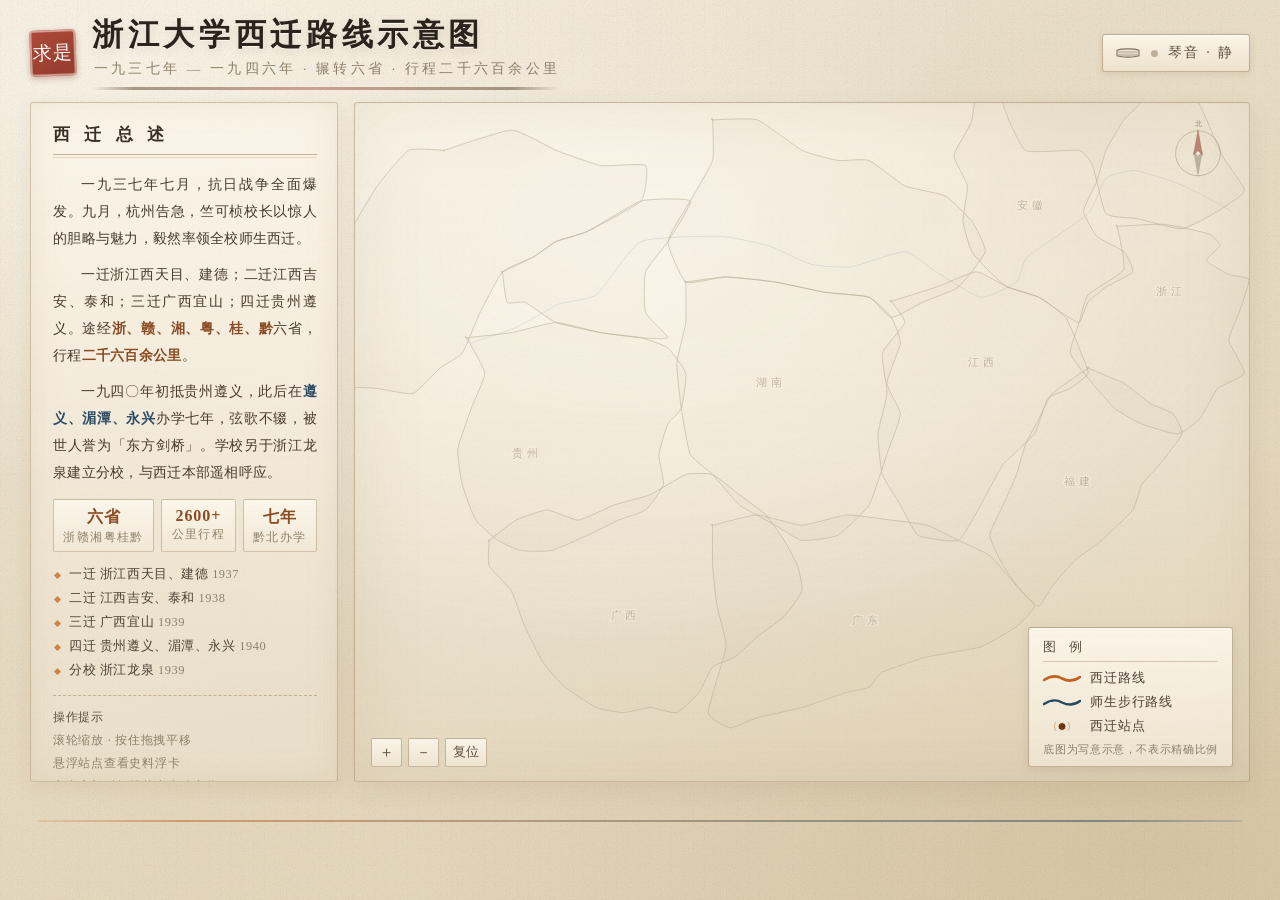
==== zju-xijian/index.html @ 1f469359 "新增：浙江大学西迁路线示意图 · 单页交互式历史地图" ====
<!DOCTYPE html>
<html lang="zh-CN">
<head>
<meta charset="UTF-8">
<meta name="viewport" content="width=1280">
<title>浙江大学西迁路线示意图</title>
<style>
/* =========================================================================
   一、基础与配色（低饱和国风：赭石 / 墨黑 / 暗橙 / 青蓝）
   ========================================================================= */
:root{
  --paper:      #efe4cc;   /* 宣纸底色 */
  --paper-lit:  #f7efdd;   /* 纸面亮部 */
  --paper-dark: #e3d5b6;   /* 纸面暗部 */
  --ink:        #2c2620;   /* 墨黑 */
  --ink-soft:   #5b5041;   /* 淡墨 */
  --ink-faint:  #8c8069;   /* 更淡 */
  --gray-line:  #b6ab95;   /* 省界淡灰 */
  --orange:     #c2611f;   /* 赭石·西迁主线 */
  --orange-lit: #e8913f;   /* 主线高光 */
  --blue-dark:  #234a63;   /* 深墨蓝·师生步行路线 */
  --blue-lit:   #3f7796;
  --seal:       #9a3a2c;   /* 朱砂印 */
  --card-bg:    rgba(250,244,230,.955);
}

*{ box-sizing:border-box; }
html,body{ height:100%; margin:0; }

body{
  font-family:"FangSong","STFangsong","FangSong_GB2312","Songti SC","SimSun",serif;
  color:var(--ink);
  background:var(--paper);
  overflow:hidden;
  display:grid;
  grid-template-rows:auto minmax(0,1fr) auto;
  -webkit-font-smoothing:antialiased;
}

/* ---- 宣纸肌理：底色渐变 + 颗粒杂色 + 帘纹 ---- */
body::before{
  content:""; position:fixed; inset:0; z-index:0; pointer-events:none;
  background:
    radial-gradient(115% 85% at 10% 6%,  rgba(255,251,240,.80), rgba(255,251,240,0) 58%),
    radial-gradient(95% 75% at 90% 94%,  rgba(188,156,106,.26), rgba(188,156,106,0) 62%),
    radial-gradient(60% 55% at 52% 43%,  rgba(255,253,246,.45), rgba(255,253,246,0) 72%),
    linear-gradient(158deg,#f4ead6 0%,#ece0c7 46%,#e5d7ba 100%);
}
body::after{
  content:""; position:fixed; inset:0; z-index:1; pointer-events:none;
  opacity:.52; mix-blend-mode:multiply;
  background-image:
    /* 颗粒杂色（fractalNoise） */
    url("data:image/svg+xml;utf8,<svg xmlns='http://www.w3.org/2000/svg' width='220' height='220'><filter id='n'><feTurbulence type='fractalNoise' baseFrequency='0.92' numOctaves='4' stitchTiles='stitch'/><feColorMatrix type='saturate' values='0'/></filter><rect width='220' height='220' filter='url(%23n)' opacity='.44'/></svg>"),
    /* 宣纸帘纹 */
    repeating-linear-gradient(90deg, rgba(146,118,76,.035) 0 1px, rgba(0,0,0,0) 1px 11px),
    repeating-linear-gradient(0deg,  rgba(146,118,76,.022) 0 1px, rgba(0,0,0,0) 1px 17px),
    /* 纸张纤维斑 */
    radial-gradient(38% 30% at 22% 76%, rgba(170,140,95,.10), rgba(0,0,0,0) 70%),
    radial-gradient(30% 26% at 78% 22%, rgba(170,140,95,.08), rgba(0,0,0,0) 70%);
}

header.topbar,
main.workspace,
footer.timeline{ position:relative; z-index:2; }

/* =========================================================================
   二、顶部标题栏
   ========================================================================= */
header.topbar{
  display:flex; align-items:center; justify-content:space-between; gap:20px;
  padding:16px 30px 8px;
}
.brand{ display:flex; align-items:center; gap:16px; }
.seal{
  width:46px; height:46px; flex:none;
  display:grid; place-items:center;
  color:#fff; font-family:"STKaiti","KaiTi","Songti SC",serif;
  font-size:19px; letter-spacing:1px; line-height:1.02; text-align:center;
  background:linear-gradient(150deg,#a8402f,#8d3123);
  border-radius:4px;
  box-shadow:0 2px 6px rgba(120,50,35,.35), inset 0 0 0 2px rgba(255,235,225,.55);
  transform:rotate(-2.2deg);
  opacity:0; transition:opacity .9s ease .35s, transform .9s cubic-bezier(.2,1.5,.4,1) .35s;
}
body.ready .seal{ opacity:.94; transform:rotate(-2.2deg); }

h1{
  margin:0;
  font-family:"Songti SC","STSong","SimSun","Source Han Serif SC",serif;
  font-size:31px; font-weight:700; letter-spacing:.15em; line-height:1.2;
  color:#2a241c;
  text-shadow:0 1px 0 rgba(255,252,244,.85), 0 3px 10px rgba(120,95,60,.16);
  opacity:0; transform:translateY(8px);
  transition:opacity 1.1s ease .12s, transform 1.1s cubic-bezier(.2,.9,.3,1) .12s;
}
body.ready h1{ opacity:1; transform:none; }

.subtitle{
  margin:7px 0 0 2px; font-size:13.5px; letter-spacing:.24em; color:var(--ink-faint);
  opacity:0; transition:opacity 1.1s ease .5s;
}
body.ready .subtitle{ opacity:1; }

.title-rule{
  height:3px; width:100%; margin-top:9px; border-radius:2px;
  background:linear-gradient(90deg, rgba(90,72,50,0) 0%, rgba(90,72,50,.52) 9%, rgba(154,58,44,.42) 46%, rgba(90,72,50,.52) 90%, rgba(90,72,50,0) 100%);
  transform:scaleX(0); transform-origin:left center;
  transition:transform 1.3s cubic-bezier(.25,.9,.25,1) .3s;
}
body.ready .title-rule{ transform:scaleX(1); }

/* 右上：古琴音乐开关 */
.music-btn{
  flex:none; display:flex; align-items:center; gap:10px;
  padding:9px 15px 9px 12px;
  font-family:inherit; font-size:14px; letter-spacing:.16em; color:var(--ink-soft);
  background:linear-gradient(180deg, rgba(252,247,236,.9), rgba(238,228,206,.82));
  border:1px solid rgba(140,110,72,.5); border-radius:3px;
  box-shadow:0 2px 7px rgba(110,88,54,.13), inset 0 1px 0 rgba(255,255,255,.6);
  cursor:pointer; transition:all .28s ease;
  opacity:0; transform:translateY(-6px);
}
body.ready .music-btn{ opacity:1; transform:none; transition:opacity .9s ease .55s, transform .9s ease .55s, background .28s ease, border-color .28s ease, box-shadow .28s ease; }
.music-btn:hover{ border-color:rgba(154,58,44,.65); box-shadow:0 3px 12px rgba(110,88,54,.2); }
.music-btn .qin{ opacity:.8; transition:opacity .3s ease; }
.music-btn.on{ color:#7c3520; border-color:rgba(154,58,44,.6); background:linear-gradient(180deg, rgba(255,247,232,.95), rgba(244,228,201,.9)); }
.music-btn.on .qin{ opacity:1; }
.music-btn .dot{
  width:7px; height:7px; border-radius:50%; background:rgba(120,105,80,.45);
  box-shadow:0 0 0 0 rgba(154,58,44,.4); transition:background .3s ease;
}
.music-btn.on .dot{ background:var(--seal); animation:ripple 2.4s ease-out infinite; }
@keyframes ripple{
  0%{ box-shadow:0 0 0 0 rgba(154,58,44,.42); }
  70%{ box-shadow:0 0 0 7px rgba(154,58,44,0); }
  100%{ box-shadow:0 0 0 0 rgba(154,58,44,0); }
}

/* =========================================================================
   三、主体两栏：左侧总述 / 右侧地图
   ========================================================================= */
main.workspace{
  display:grid; grid-template-columns:308px minmax(0,1fr); gap:16px;
  padding:4px 30px 6px; min-height:0;
}

/* ---- 左侧文字板块 ---- */
.sidebar{
  position:relative; min-height:0; overflow:auto;
  padding:20px 20px 18px 22px;
  background:linear-gradient(180deg, rgba(252,247,236,.72), rgba(240,231,212,.5));
  border:1px solid rgba(146,116,78,.4); border-radius:3px;
  box-shadow:inset 0 0 34px rgba(160,132,88,.13), 0 6px 18px rgba(110,88,54,.08);
  opacity:0; transform:translateX(-14px);
  transition:opacity 1.1s ease .35s, transform 1.1s cubic-bezier(.2,.9,.3,1) .35s;
}
body.ready .sidebar{ opacity:1; transform:none; }
.sidebar::-webkit-scrollbar{ width:6px; }
.sidebar::-webkit-scrollbar-thumb{ background:rgba(146,116,78,.35); border-radius:3px; }

.sidebar h2{
  margin:0 0 4px; font-family:"Songti SC","STSong","SimSun",serif;
  font-size:17px; letter-spacing:.3em; color:#3a3126; font-weight:700;
}
.sidebar .h2-rule{
  height:0; border-top:1px solid rgba(146,116,78,.5);
  border-bottom:1px solid rgba(146,116,78,.22); margin:8px 0 14px; padding-top:2px;
}
.sidebar p{
  margin:0 0 9px; font-size:13.9px; line-height:1.94; color:#453b2d;
  text-indent:2em; text-align:justify; letter-spacing:.02em;
}
.sidebar p .key{ color:#8a4a22; font-weight:700; }
.sidebar p .key2{ color:#2c4a63; font-weight:700; }

.facts{ display:flex; flex-wrap:wrap; gap:7px; margin:12px 0 10px; }
.fact{
  flex:1 1 auto; text-align:center; padding:7px 8px 6px;
  border:1px solid rgba(146,116,78,.4); border-radius:2px;
  background:linear-gradient(180deg, rgba(255,251,241,.75), rgba(243,234,215,.5));
}
.fact b{ display:block; font-family:"Songti SC",serif; font-size:16px; color:#8a4a22; letter-spacing:.06em; }
.fact span{ display:block; margin-top:2px; font-size:11.5px; color:var(--ink-faint); letter-spacing:.12em; }

.order-list{ margin:10px 0 0; padding:0; list-style:none; }
.order-list li{
  position:relative; padding:3px 0 3px 16px; font-size:13.4px; color:#4d4234; letter-spacing:.04em;
}
.order-list li::before{
  content:""; position:absolute; left:2px; top:11px;
  width:5px; height:5px; transform:rotate(45deg);
  background:var(--orange); opacity:.75;
}
.order-list li em{ font-style:normal; color:var(--ink-faint); font-size:12.4px; }

.tips{
  margin-top:13px; padding-top:10px; border-top:1px dashed rgba(146,116,78,.45);
  font-size:12.2px; line-height:1.88; color:var(--ink-faint); letter-spacing:.06em;
}
.tips b{ color:var(--ink-soft); font-weight:400; }

/* ---- 右侧地图舞台 ---- */
.map-stage{
  position:relative; min-height:0; overflow:hidden;
  border:1px solid rgba(140,110,74,.42); border-radius:3px;
  background:
    radial-gradient(120% 100% at 30% 20%, rgba(255,252,244,.55), rgba(255,252,244,0) 60%),
    linear-gradient(180deg, rgba(250,245,232,.5), rgba(238,229,208,.36));
  box-shadow:inset 0 0 70px rgba(158,130,86,.14), 0 8px 24px rgba(110,88,54,.09);
  cursor:grab; touch-action:none; user-select:none;
  opacity:0; transition:opacity 1.2s ease .25s;
}
body.ready .map-stage{ opacity:1; }
.map-stage.dragging{ cursor:grabbing; }
/* 注意：只作用于主地图 SVG，避免影响指北针与图例中的小图标 */
#map{ display:block; width:100%; height:100%; }

/* SVG 图元样式 */
#viewport{ transform-origin:0 0; }

.prov{
  fill:rgba(172,156,124,.055);
  stroke:var(--gray-line); stroke-width:1.05;
  stroke-linejoin:round; stroke-linecap:round;
  opacity:0; transition:opacity 1.5s ease;
}
.prov.shown{ opacity:.72; }
.prov-sea{
  fill:rgba(120,150,165,.07); stroke:rgba(150,170,180,.5); stroke-width:1;
  opacity:0; transition:opacity 1.5s ease;
}
.prov-sea.shown{ opacity:.75; }
.river{
  fill:none; stroke:rgba(105,140,160,.42); stroke-width:1.15;
  stroke-linecap:round; opacity:0; transition:opacity 1.4s ease .5s;
}
.river.shown{ opacity:.5; }
.geo-label{
  fill:rgba(122,108,84,.62); font-size:15px; letter-spacing:.34em;
  font-family:"Songti SC","STSong","SimSun",serif;
  text-anchor:middle; paint-order:stroke; stroke:rgba(246,238,220,.85); stroke-width:3;
  opacity:0; transition:opacity 1.4s ease;
}
.geo-label.shown{ opacity:.72; }
.river-label{
  fill:rgba(105,140,160,.65); font-size:11.5px; letter-spacing:.24em;
  paint-order:stroke; stroke:rgba(246,238,220,.85); stroke-width:3;
  opacity:0; transition:opacity 1.4s ease;
}
.river-label.shown{ opacity:.75; }

/* ---- 路线：暗底 / 主线 / 流光 ---- */
.seg-glow{ fill:none; stroke-linecap:round; stroke-linejoin:round; opacity:0; transition:opacity .8s ease; }
.seg-line{ fill:none; stroke-linecap:round; stroke-linejoin:round; }
.seg-flow{ fill:none; stroke-linecap:round; stroke-linejoin:round; opacity:0; transition:opacity 1s ease; }
.route-main .seg-glow{ stroke:var(--orange);     stroke-width:9;  filter:blur(3px); }
.route-main .seg-line{ stroke:var(--orange);     stroke-width:2.9; }
.route-main .seg-flow{ stroke:var(--orange-lit); stroke-width:2.2; stroke-dasharray:5 46; }
.route-branch .seg-glow{ stroke:var(--orange);     stroke-width:7; filter:blur(3px); }
.route-branch .seg-line{ stroke:var(--orange);     stroke-width:2.1; stroke-dasharray:7 4; }
.route-branch .seg-flow{ stroke:var(--orange-lit); stroke-width:1.6; stroke-dasharray:3 52; }
.route-walk .seg-glow{ stroke:var(--blue-dark); stroke-width:8;  filter:blur(3px); }
.route-walk .seg-line{ stroke:var(--blue-dark); stroke-width:2.6; }
.route-walk .seg-flow{ stroke:var(--blue-lit);  stroke-width:1.9; stroke-dasharray:4 50; }

.seg.drawn .seg-glow{ opacity:.30; }
.seg.drawn .seg-flow{ opacity:.95; animation:flow 5.2s linear infinite; }
@keyframes flow{ from{ stroke-dashoffset:0; } to{ stroke-dashoffset:-51; } }

.spark{ fill:url(#sparkGrad); opacity:0; transition:opacity 1.2s ease; }
.spark.on{ opacity:.95; }

/* ---- 站点标记 ---- */
.station{ cursor:pointer; opacity:0; transition:opacity .6s ease; }
.station.show{ opacity:1; }
.station .pop{
  transform-box:fill-box; transform-origin:center;
  transform:scale(.15); transition:transform .62s cubic-bezier(.16,1.5,.4,1);
}
.station.show .pop{ transform:scale(1); }
.st-halo{
  fill:var(--orange); opacity:.16;
  transform-box:fill-box; transform-origin:center;
  animation:breath 3.9s ease-in-out infinite;
}
.station[data-kind="place"] .st-halo{ fill:#7a4a22; }
.station[data-kind="branch"] .st-halo{ fill:#5b6f4a; }
@keyframes breath{
  0%,100%{ opacity:.10; transform:scale(1); }
  50%    { opacity:.34; transform:scale(1.55); }
}
.st-ring{ fill:none; stroke-width:1.1; opacity:.75; }
.station[data-kind="place"] .st-ring{ stroke:#7a4a22; }
.station[data-kind="branch"] .st-ring{ stroke:#5b6f4a; }
.station .st-ring{ stroke:var(--orange); }
.st-dot{ fill:#6d3410; stroke:rgba(255,248,232,.9); stroke-width:1.1; }
.station[data-kind="place"] .st-dot{ fill:#5c3616; }
.station[data-kind="branch"] .st-dot{ fill:#46583a; }

.station .st-name{
  transition:transform .6s ease .25s, opacity .8s ease .25s, fill .3s ease;
}
.station:hover .pop,
.station.active .pop{
  transform:scale(1.72);
  transition:transform .3s cubic-bezier(.2,1.4,.4,1);
}
.station:hover .st-name,
.station.active .st-name{ transition:fill .3s ease; }
.station .st-name{
  font-family:"Songti SC","STSong","SimSun",serif;
  font-size:14px; letter-spacing:.08em; fill:#332a1f;
  paint-order:stroke; stroke:rgba(247,240,224,.92); stroke-width:3.4; stroke-linejoin:round;
  pointer-events:none;
}
.station:hover .st-name,
.station.active .st-name{ fill:#8a3f14; }
.st-hit{ fill:transparent; }
.station .st-name{ opacity:0; transform:translateY(3px); }
.station.show .st-name{ opacity:1; transform:none; transition:opacity .8s ease .25s, transform .6s ease .25s; }

/* ---- 指北针 ---- */
.compass{ position:absolute; top:16px; right:18px; width:66px; height:66px; opacity:0; transition:opacity 1.2s ease .8s; pointer-events:none; }
body.ready .compass{ opacity:.72; }

/* ---- 图例（右下角） ---- */
.legend{
  position:absolute; right:16px; bottom:14px;
  padding:11px 14px 9px; min-width:186px;
  background:linear-gradient(180deg, rgba(252,247,236,.9), rgba(240,231,212,.82));
  border:1px solid rgba(140,110,74,.5); border-radius:3px;
  box-shadow:0 3px 12px rgba(110,88,54,.14), inset 0 1px 0 rgba(255,255,255,.5);
  opacity:0; transform:translateY(10px);
  transition:opacity 1s ease .9s, transform 1s cubic-bezier(.2,.9,.3,1) .9s;
  pointer-events:none;
}
body.ready .legend{ opacity:1; transform:none; }
.legend h3{
  margin:0 0 8px; font-size:12.5px; font-weight:400; letter-spacing:.4em;
  color:var(--ink-soft); border-bottom:1px solid rgba(140,110,74,.32); padding-bottom:5px;
}
.legend .row{ display:flex; align-items:center; gap:9px; font-size:12.6px; color:#4a4033; letter-spacing:.06em; margin:7px 0; }
.legend .swatch{ width:38px; height:9px; flex:none; }
.legend .note{ margin-top:8px; font-size:10.8px; color:var(--ink-faint); letter-spacing:.06em; }

/* ---- 左下角视图按钮 ---- */
.view-ctrl{
  position:absolute; left:16px; bottom:14px; display:flex; gap:6px;
  opacity:0; transition:opacity 1s ease 1s;
}
body.ready .view-ctrl{ opacity:1; }
.view-ctrl button{
  min-width:31px; height:29px; padding:0 7px; display:grid; place-items:center;
  font-family:"Songti SC",serif; font-size:15px; color:var(--ink-soft);
  background:linear-gradient(180deg, rgba(252,247,236,.9), rgba(240,231,212,.8));
  border:1px solid rgba(140,110,74,.45); border-radius:2px; cursor:pointer;
  transition:all .22s ease;
}
.view-ctrl button:hover{ color:#8a3f14; border-color:rgba(154,58,44,.6); }

/* ---- 悬浮史料浮卡 ---- */
.story-card{
  position:absolute; z-index:20; width:298px;
  padding:14px 16px 14px;
  background:var(--card-bg);
  border:1px solid rgba(128,96,58,.62); border-radius:4px;
  box-shadow:0 12px 32px rgba(96,74,44,.2), 0 2px 6px rgba(96,74,44,.12), inset 0 0 24px rgba(180,152,104,.13);
  opacity:0; transform:translateY(7px) scale(.97); pointer-events:none;
  transition:opacity .34s cubic-bezier(.3,.8,.3,1), transform .34s cubic-bezier(.3,.8,.3,1);
  backdrop-filter:blur(1.5px);
}
.story-card.show{ opacity:1; transform:none; }
.story-card::before{
  content:""; position:absolute; inset:4px; border:1px solid rgba(146,116,78,.26); border-radius:2px; pointer-events:none;
}
.card-arrow{
  position:absolute; width:11px; height:11px; background:var(--card-bg);
  border-left:1px solid rgba(128,96,58,.62); border-bottom:1px solid rgba(128,96,58,.62);
  transform:rotate(45deg); top:var(--arrow-y,40px); margin-top:-5.5px;
}
.story-card[data-side="right"] .card-arrow{ left:-6px; }
.story-card[data-side="left"]  .card-arrow{ right:-6px; transform:rotate(225deg); }
.card-top{ display:flex; align-items:center; gap:10px; }
.card-seal{
  width:29px; height:29px; flex:none; display:grid; place-items:center;
  font-family:"STKaiti","KaiTi",serif; font-size:14px; color:#fffdf6;
  background:linear-gradient(150deg,#a8402f,#8c3023); border-radius:3px;
  box-shadow:inset 0 0 0 1.5px rgba(255,238,228,.5);
}
.card-name{
  margin:0; font-family:"Songti SC","STSong","SimSun",serif;
  font-size:17px; letter-spacing:.16em; color:#2f271d; font-weight:700;
}
.card-sub{ display:block; margin-top:2px; font-size:11.6px; color:var(--ink-faint); letter-spacing:.1em; }
.card-date{
  display:inline-block; margin:11px 0 9px; padding:2.5px 9px;
  font-size:11.8px; letter-spacing:.14em; color:#8a3f14;
  background:rgba(194,97,31,.1); border:1px solid rgba(194,97,31,.34); border-radius:2px;
}
.card-text{
  margin:0; font-size:13.3px; line-height:1.95; color:#453b2d;
  text-align:justify; letter-spacing:.015em;
}

/* =========================================================================
   四、底部横向时间轴
   ========================================================================= */
footer.timeline{
  padding:6px 30px 16px;
  opacity:0; transform:translateY(14px);
  transition:opacity 1.1s ease .5s, transform 1.1s cubic-bezier(.2,.9,.3,1) .5s;
}
body.ready footer.timeline{ opacity:1; transform:none; }

.tl-wrap{ position:relative; padding:16px 8px 4px; }
.tl-line{
  position:absolute; left:8px; right:8px; top:26px; height:2px;
  background:linear-gradient(90deg, rgba(194,97,31,.15), rgba(194,97,31,.5) 12%, rgba(90,80,64,.42) 50%, rgba(35,74,99,.5) 88%, rgba(35,74,99,.15));
  border-radius:2px;
}
.tl-progress{
  position:absolute; left:8px; top:26px; height:2px; width:0; border-radius:2px;
  background:linear-gradient(90deg, var(--orange), #b8763a, var(--blue-dark));
  box-shadow:0 0 8px rgba(194,97,31,.5);
  transition:width .85s cubic-bezier(.3,.9,.3,1);
}
.tl-nodes{ position:relative; display:flex; justify-content:space-between; align-items:flex-start; }
.tl-node{
  position:relative; flex:1 1 0; display:flex; flex-direction:column; align-items:center;
  padding:0 2px; background:none; border:0; cursor:pointer; font-family:inherit;
  opacity:0; transform:translateY(10px);
  transition:opacity .6s ease, transform .6s cubic-bezier(.2,1.3,.4,1);
}
.tl-node.shown{ opacity:1; transform:none; }
.tl-node .bulb{
  width:13px; height:13px; margin-top:14px; border-radius:50%;
  background:#f6efdd; border:1.6px solid rgba(150,120,80,.75);
  box-shadow:0 0 0 3px rgba(246,239,221,.75);
  transition:all .3s cubic-bezier(.2,1.4,.4,1);
}
.tl-node[data-kind="place"] .bulb{ border-radius:2px; transform:rotate(45deg); }
.tl-node[data-kind="branch"] .bulb{ border-radius:50% 50% 3px 3px; }
.tl-node .tl-date{
  margin-top:10px; font-size:11.4px; letter-spacing:.08em; color:var(--ink-faint);
  transition:color .3s ease;
}
.tl-node .tl-name{
  margin-top:3px; font-family:"Songti SC","STSong","SimSun",serif;
  font-size:14px; letter-spacing:.14em; color:#3b3226; transition:color .3s ease;
}
.tl-node .tl-name i{ font-style:normal; font-size:10.5px; color:var(--ink-faint); letter-spacing:0; }
.tl-node:hover .bulb{ border-color:var(--orange); box-shadow:0 0 0 4px rgba(194,97,31,.18); }
.tl-node:hover .tl-name{ color:#8a3f14; }
.tl-node.active .bulb{
  background:var(--orange); border-color:#8a3f14;
  box-shadow:0 0 0 5px rgba(194,97,31,.2), 0 0 12px rgba(194,97,31,.5);
  transform:scale(1.25) rotate(45deg);
}
.tl-node[data-kind="walk-active"] .bulb{ transform:scale(1.25); }
.tl-node.active .tl-name{ color:#8a3f14; }
.tl-node.active .tl-date{ color:#9a5a2a; }

/* 入场时被跳过的动画 */
@media (prefers-reduced-motion: reduce){
  *{ animation-duration:.01ms !important; animation-iteration-count:1 !important; transition-duration:.01ms !important; }
}
</style>
</head>
<body>

<!-- ===================== 顶部 ===================== -->
<header class="topbar">
  <div class="brand">
    <div class="seal">求是</div>
    <div>
      <h1>浙江大学西迁路线示意图</h1>
      <div class="subtitle">一九三七年 — 一九四六年 · 辗转六省 · 行程二千六百余公里</div>
      <div class="title-rule"></div>
    </div>
  </div>
  <button class="music-btn" id="musicBtn" title="古琴背景音乐开关（默认静音）">
    <svg class="qin" width="26" height="16" viewBox="0 0 26 16" aria-hidden="true">
      <path d="M2 5.2 C7 3.4 19 3.4 24 5.2 L24 10.8 C19 12.6 7 12.6 2 10.8 Z" fill="none" stroke="currentColor" stroke-width="1.1"/>
      <path d="M3.4 6.4 H22.6 M3.2 7.8 H22.8 M3.2 9.2 H22.8 M3.6 10.4 H22.4" stroke="currentColor" stroke-width=".55" opacity=".75"/>
    </svg>
    <span class="dot"></span>
    <span id="musicLabel">琴音 · 静</span>
  </button>
</header>

<!-- ===================== 主体 ===================== -->
<main class="workspace">

  <!-- 左侧总述 -->
  <aside class="sidebar">
    <h2>西 迁 总 述</h2>
    <div class="h2-rule"></div>

    <p>一九三七年七月，抗日战争全面爆发。九月，杭州告急，竺可桢校长以惊人的胆略与魅力，毅然率领全校师生西迁。</p>
    <p>一迁浙江西天目、建德；二迁江西吉安、泰和；三迁广西宜山；四迁贵州遵义。途经<span class="key">浙、赣、湘、粤、桂、黔</span>六省，行程<span class="key">二千六百余公里</span>。</p>
    <p>一九四〇年初抵贵州遵义，此后在<span class="key2">遵义、湄潭、永兴</span>办学七年，弦歌不辍，被世人誉为「东方剑桥」。学校另于浙江龙泉建立分校，与西迁本部遥相呼应。</p>

    <div class="facts">
      <div class="fact"><b>六省</b><span>浙赣湘粤桂黔</span></div>
      <div class="fact"><b>2600+</b><span>公里行程</span></div>
      <div class="fact"><b>七年</b><span>黔北办学</span></div>
    </div>

    <ul class="order-list">
      <li>一迁 浙江西天目、建德 <em>1937</em></li>
      <li>二迁 江西吉安、泰和 <em>1938</em></li>
      <li>三迁 广西宜山 <em>1939</em></li>
      <li>四迁 贵州遵义、湄潭、永兴 <em>1940</em></li>
      <li>分校 浙江龙泉 <em>1939</em></li>
    </ul>

    <div class="tips">
      <b>操作提示</b><br>
      滚轮缩放 · 按住拖拽平移<br>
      悬浮站点查看史料浮卡<br>
      点击底部时间轴节点自动定位
    </div>
  </aside>

  <!-- 右侧地图 -->
  <section class="map-stage" id="stage">
    <svg id="map" viewBox="0 52 1200 706" preserveAspectRatio="xMidYMid meet">
      <defs>
        <radialGradient id="sparkGrad">
          <stop offset="0%"   stop-color="#fff6e0" stop-opacity=".98"/>
          <stop offset="34%"  stop-color="#ffbf6d" stop-opacity=".78"/>
          <stop offset="70%"  stop-color="#e07a2e" stop-opacity=".26"/>
          <stop offset="100%" stop-color="#c2611f" stop-opacity="0"/>
        </radialGradient>
        <radialGradient id="sparkGradBlue">
          <stop offset="0%"   stop-color="#eaf6ff" stop-opacity=".95"/>
          <stop offset="34%"  stop-color="#79b6d8" stop-opacity=".7"/>
          <stop offset="72%"  stop-color="#2f6d92" stop-opacity=".22"/>
          <stop offset="100%" stop-color="#234a63" stop-opacity="0"/>
        </radialGradient>
      </defs>

      <g id="viewport">
        <g id="layer-province"></g>
        <g id="layer-river"></g>
        <g id="layer-geo-label"></g>
        <g id="layer-route"></g>
        <g id="layer-spark"></g>
        <g id="layer-station"></g>
      </g>
    </svg>

    <!-- 指北针 -->
    <svg class="compass" viewBox="0 0 100 100" aria-hidden="true">
      <circle cx="50" cy="52" r="34" fill="none" stroke="rgba(122,100,68,.6)" stroke-width="1.2"/>
      <circle cx="50" cy="52" r="28" fill="none" stroke="rgba(122,100,68,.28)" stroke-width=".8" stroke-dasharray="2 4"/>
      <path d="M50 16 L57 55 L50 48 L43 55 Z" fill="rgba(154,58,44,.78)" stroke="rgba(90,60,40,.5)" stroke-width=".8"/>
      <path d="M50 88 L43 49 L50 56 L57 49 Z" fill="rgba(70,60,48,.42)"/>
      <text x="50" y="11" text-anchor="middle" font-size="11" fill="rgba(90,74,52,.85)" font-family="Songti SC,SimSun,serif">北</text>
    </svg>

    <!-- 图例 -->
    <div class="legend">
      <h3>图 例</h3>
      <div class="row">
        <svg class="swatch" viewBox="0 0 38 9"><path d="M1 6 C8 1.5 14 1.5 19 4.5 C25 7.5 31 7.5 37 3" fill="none" stroke="#c2611f" stroke-width="2.6" stroke-linecap="round"/></svg>
        <span>西迁路线</span>
      </div>
      <div class="row">
        <svg class="swatch" viewBox="0 0 38 9"><path d="M1 6 C8 1.5 14 1.5 19 4.5 C25 7.5 31 7.5 37 3" fill="none" stroke="#234a63" stroke-width="2.4" stroke-linecap="round"/></svg>
        <span>师生步行路线</span>
      </div>
      <div class="row">
        <svg class="swatch" viewBox="0 0 38 9"><circle cx="19" cy="4.5" r="4" fill="#6d3410" stroke="rgba(255,248,232,.9)"/><circle cx="19" cy="4.5" r="7.5" fill="none" stroke="rgba(194,97,31,.45)"/></svg>
        <span>西迁站点</span>
      </div>
      <div class="note">底图为写意示意，不表示精确比例</div>
    </div>

    <!-- 视图控制 -->
    <div class="view-ctrl">
      <button id="zoomIn"  title="放大">＋</button>
      <button id="zoomOut" title="缩小">－</button>
      <button id="resetView" title="复位视图" style="font-size:12.5px;letter-spacing:0">复位</button>
    </div>

    <!-- 史料浮卡（内容由 STATION_DATA 渲染） -->
    <div class="story-card" id="storyCard"></div>
  </section>
</main>

<!-- ===================== 底部时间轴 ===================== -->
<footer class="timeline">
  <div class="tl-wrap" id="tlWrap">
    <div class="tl-line"></div>
    <div class="tl-progress" id="tlProgress"></div>
    <div class="tl-nodes" id="tlNodes"></div>
  </div>
</footer>

<script>
"use strict";
/* =============================================================================
 * 浙江大学西迁路线示意图 —— 交互脚本
 *
 * 结构总览：
 *   §1  站点文案数据（STATION_DATA）—— 文案隔离区，改文字只改这里
 *   §2  地图底图数据（省界 / 河流 / 地理标注）
 *   §3  路线数据（ROUTES）
 *   §4  投影与曲线工具
 *   §5  渲染：底图 / 路线 / 站点 / 时间轴
 *   §6  入场逐段描边动画
 *   §7  流动光点粒子
 *   §8  缩放、平移、视图动画
 *   §9  史料浮卡
 *   §10 古琴背景音乐（WebAudio 合成，默认静音）
 * ========================================================================== */

/* =============================================================================
 * §1  站点文案数据
 * -----------------------------------------------------------------------------
 *  ★★★ 全部文字内容集中在此，勿在渲染逻辑中硬写文案 ★★★
 *    name      站点名（地图与时间轴显示）
 *    sub       副标题（浮卡内小字）
 *    date      时间（浮卡内时间胶囊）
 *    tl        时间轴节点上的短日期
 *    text      历史事件正文（浮卡主体）
 *    seal      浮卡左上印章字
 *    lon/lat   经纬度（投影后绘制）
 *    kind      标记形制：origin 起点三角 / stop 途经圆点 / place 办学地方形 / branch 分校
 *    label     地图标注位置微调 { dx, dy, anchor }
 *    order     时间轴顺序（数字越小越靠前）
 * ========================================================================== */
const STATION_DATA = {
  hangzhou: {
    name: "杭州",
    sub: "浙江大学本部 · 西迁起点",
    date: "1937年9月",
    tl: "1937.9",
    text: "一九三七年七月，抗日战争全面爆发。九月，杭州告急，竺可桢校长毅然率领全校师生撤离钱塘江畔的求是园。学校初迁浙江西天目山、建德，历时九载、辗转六省的西迁长路自此启程。",
    seal: "始",
    lon: 120.15, lat: 30.28,
    kind: "origin",
    label: { dx: 0, dy: -18, anchor: "middle" },
    order: 1
  },
  xitianmushan: {
    name: "西天目山",
    sub: "禅源寺 · 一年级临时校址",
    date: "1937年9月—11月",
    tl: "1937.9",
    text: "九月，一年级新生与新聘教师先行迁至西天目山禅源寺，借千年古刹为课堂。山寺钟声与诵读之声相和，课本摊在佛殿前的石阶上，浙大在烽火中守住第一处弦歌之地。",
    seal: "一",
    lon: 119.43, lat: 30.31,
    kind: "stop",
    label: { dx: 0, dy: 22, anchor: "middle" },
    order: 2
  },
  jiande: {
    name: "建德",
    sub: "梅城 · 浙西临时校址",
    date: "1937年11月—12月",
    tl: "1937.11",
    text: "十一月，杭州形势日危，师生分批溯钱塘江而上，迁至建德梅城。十二月二十四日杭州沦陷，浙大仍在此坚持上课月余，随后沿浙赣线继续南行，一路弦歌不绝。",
    seal: "二",
    lon: 119.29, lat: 29.48,
    kind: "stop",
    label: { dx: 15, dy: 5, anchor: "start" },
    order: 3
  },
  jian: {
    name: "吉安",
    sub: "白鹭洲 · 赣江沙洲复课",
    date: "1938年1月—2月",
    tl: "1938.1",
    text: "一九三八年一月，师生辗转抵达江西吉安，以白鹭洲中学等处为校舍，在赣江中的沙洲上重开课堂。寒假期间，师生还下乡开展抗日宣传与民众教育，把课堂搬到了田间村口。",
    seal: "三",
    lon: 114.99, lat: 27.11,
    kind: "stop",
    label: { dx: 0, dy: -18, anchor: "middle" },
    order: 4
  },
  taihe: {
    name: "泰和",
    sub: "上田村 · 赣中办学近一年",
    date: "1938年2月—1939年1月",
    tl: "1938.2",
    text: "一九三八年二月，校址迁至泰和上田村。浙大在此办学近一年，兴建校舍、创办垦殖场与实验学校，并协助地方修筑防洪长堤，乡人感念，称之为「浙大堤」。",
    seal: "四",
    lon: 114.91, lat: 26.79,
    kind: "stop",
    label: { dx: 6, dy: 22, anchor: "start" },
    order: 5
  },
  yishan: {
    name: "宜山",
    sub: "广西宜山 · 龙江之畔定校训",
    date: "1939年1月—1940年2月",
    tl: "1939.1",
    text: "一九三八年七月敌陷九江，师生分水陆两路几经周折，于十月抵达广西宜山。在龙江之畔的简陋校舍中，竺可桢校长确立「求是」为校训，并作《求是精神与牺牲精神》演讲，砥砺师生。",
    seal: "五",
    lon: 108.65, lat: 24.50,
    kind: "stop",
    label: { dx: 0, dy: -18, anchor: "middle" },
    order: 6
  },
  longquan: {
    name: "龙泉",
    sub: "坊下村 · 浙大龙泉分校",
    date: "1939年10月",
    tl: "1939.10",
    text: "一九三九年十月，为收容东南各省失学青年，浙大在浙江龙泉坊下村设立分校。一九四〇年春敌扰浙东，分校师生一度迁往福建松溪，同年冬迁回龙泉，在浙南山区坚持办学七年。",
    seal: "分",
    lon: 119.13, lat: 28.07,
    kind: "branch",
    label: { dx: 15, dy: 5, anchor: "start" },
    order: 7
  },
  zunyi: {
    name: "遵义",
    sub: "黔北办学 · 校本部所在",
    date: "1940年2月—1946年",
    tl: "1940.2",
    text: "一九四〇年初，浙大迁抵贵州遵义，以老城校舍为校本部。此后七年，学校在遵义、湄潭、永兴三地办学，延聘名师、潜心研究，学术空气浓厚，被世人誉为「东方剑桥」。",
    seal: "六",
    lon: 106.93, lat: 27.72,
    kind: "place",
    label: { dx: -9, dy: 22, anchor: "end" },
    order: 8
  },
  meitan: {
    name: "湄潭",
    sub: "理学院 · 农学院所在地",
    date: "1940年—1946年",
    tl: "1940",
    text: "一九四〇年秋，理学院、农学院迁至湄潭，借文庙、祠堂与民房为校舍。湄江之畔，生物、农学、茶叶等研究卓有成就，浙大在困顿中迎来学术的黄金时期。",
    seal: "七",
    lon: 107.47, lat: 27.78,
    kind: "place",
    label: { dx: 0, dy: 22, anchor: "middle" },
    order: 9
  },
  yongxing: {
    name: "永兴",
    sub: "一年级分部所在",
    date: "1940年—1946年",
    tl: "1940",
    text: "永兴为浙大一年级分部所在，新生在此接受基础课教育。小镇的会馆与祠庙化身教室，学子于油灯之下苦读，延续着千里西迁不熄的文脉。",
    seal: "八",
    lon: 107.62, lat: 27.94,
    kind: "place",
    label: { dx: 0, dy: -18, anchor: "middle" },
    order: 10
  }
};

/* 时间轴顺序（按史事先后排列，龙泉分校列于宜山之后） */
const TIMELINE_ORDER = [
  "hangzhou", "xitianmushan", "jiande", "jian", "taihe",
  "yishan", "longquan", "zunyi", "meitan", "yongxing"
];

/* =============================================================================
 * §2  底图数据
 * -----------------------------------------------------------------------------
 *  省界为手绘写意轮廓（[经度, 纬度] 数组），仅作历史地理参照，非精确界线。
 * ========================================================================== */
const PROVINCES = [
  { name:"浙江", label:[120.25,29.75], pts:[
    [119.05,31.10],[120.10,31.14],[121.10,30.95],[121.35,30.72],[121.05,30.42],[121.55,30.15],
    [122.00,30.05],[121.80,29.45],[121.55,28.85],[121.90,28.20],[121.30,27.90],[120.90,27.30],
    [120.40,27.00],[119.60,27.20],[119.00,27.50],[118.40,28.10],[118.00,28.60],[118.20,29.20],
    [118.40,29.75],[119.20,30.25],[119.05,31.10]
  ]},
  { name:"江西", label:[116.05,28.35], pts:[
    [114.00,29.62],[115.00,29.90],[115.90,30.20],[116.60,29.90],[117.30,29.70],[117.90,29.30],
    [118.20,28.70],[118.40,28.20],[118.00,27.90],[117.50,27.70],[117.20,27.00],[116.50,26.40],
    [116.00,25.60],[115.50,24.90],[114.60,25.00],[114.20,25.60],[113.80,26.20],[113.70,27.00],
    [113.90,27.80],[113.80,28.60],[114.30,29.20],[114.00,29.62]
  ]},
  { name:"湖南", label:[111.30,27.95], pts:[
    [109.40,30.00],[110.30,30.10],[111.40,30.00],[112.50,29.80],[113.50,29.70],[114.00,29.30],
    [114.20,28.80],[113.90,28.00],[114.20,27.40],[113.90,26.60],[113.50,25.60],[112.80,25.00],
    [112.00,24.90],[111.40,25.20],[110.60,25.60],[110.00,26.20],[109.50,26.60],[109.30,27.50],
    [109.20,28.40],[109.40,29.20],[109.40,30.00]
  ]},
  { name:"广东", label:[113.45,23.25], pts:[
    [110.00,25.20],[111.00,25.40],[112.00,25.20],[113.00,25.40],[114.00,25.30],[114.80,25.20],
    [115.50,24.90],[116.20,24.60],[116.80,24.00],[117.20,23.60],[116.80,23.20],[116.00,22.80],
    [114.80,22.60],[113.80,22.30],[113.50,22.00],[113.00,21.90],[112.00,21.60],[111.00,21.40],
    [110.40,21.20],[109.90,21.50],[110.30,22.80],[110.10,23.60],[110.00,24.40],[110.00,25.20]
  ]},
  { name:"广西", label:[108.05,23.35], pts:[
    [105.00,24.90],[105.60,25.30],[106.30,25.50],[107.00,25.30],[107.80,25.60],[108.60,25.80],
    [109.40,26.20],[110.00,26.20],[110.60,25.80],[111.20,25.40],[111.60,24.90],[111.90,24.40],
    [112.00,23.90],[111.60,23.40],[111.00,23.00],[110.50,22.60],[110.00,22.40],[109.70,21.90],
    [109.20,21.50],[108.60,21.60],[108.00,21.50],[107.40,21.60],[106.70,22.00],[106.20,22.50],
    [105.80,23.20],[105.50,23.90],[105.00,24.40],[105.00,24.90]
  ]},
  { name:"贵州", label:[105.85,26.55], pts:[
    [104.50,28.90],[105.50,29.00],[106.50,29.20],[107.50,29.00],[108.40,28.90],[109.00,28.70],
    [109.40,28.20],[109.30,27.50],[109.00,27.20],[108.80,26.60],[108.90,26.00],[108.50,25.50],
    [107.90,25.30],[107.20,25.00],[106.40,24.70],[105.70,24.70],[105.20,24.90],[104.70,25.30],
    [104.40,26.00],[104.30,26.70],[104.60,27.50],[104.90,28.20],[104.50,28.90]
  ]},
  { name:"福建", label:[118.20,26.00], pts:[
    [118.40,28.30],[119.20,28.00],[119.80,27.60],[120.30,27.40],[120.50,27.00],[120.00,26.40],
    [119.60,26.00],[119.40,25.50],[118.70,24.90],[118.10,24.50],[117.60,24.00],[117.30,23.60],
    [116.90,23.90],[116.50,24.40],[116.20,25.00],[116.50,25.60],[116.80,26.20],[117.00,26.80],
    [117.30,27.30],[117.60,27.80],[118.40,28.30]
  ]},
  { name:"安徽", label:[117.15,31.45], pts:[
    [116.00,34.60],[116.80,34.50],[117.60,34.40],[118.40,34.50],[119.30,34.40],[119.60,33.60],
    [119.20,33.20],[118.80,32.60],[118.60,32.00],[118.30,31.40],[118.60,30.90],[119.20,30.60],
    [119.40,30.20],[118.80,29.90],[118.40,29.60],[118.20,29.20],[117.80,29.40],[117.30,29.70],
    [116.60,29.90],[116.20,30.20],[115.80,30.60],[115.60,31.20],[115.70,31.90],[115.40,32.50],
    [115.80,33.20],[116.00,34.60]
  ]},
  { name:"江苏", label:[119.90,32.85], pts:[
    [116.40,34.60],[117.50,34.60],[118.50,34.80],[119.50,35.00],[120.30,34.40],[120.90,33.50],
    [121.40,32.50],[121.90,31.80],[121.30,31.40],[120.50,31.05],[119.50,31.25],[118.80,31.35],
    [118.50,32.30],[118.20,32.60],[117.00,32.60],[116.50,33.50],[116.40,34.60]
  ]},
  { name:"湖北", label:[112.30,31.30], pts:[
    [110.00,33.20],[111.00,33.20],[112.00,32.60],[112.80,32.40],[113.50,32.40],[114.30,31.90],
    [115.20,31.70],[115.80,31.20],[116.10,30.60],[115.50,29.90],[114.70,29.60],[114.00,29.30],
    [113.50,29.70],[112.50,29.80],[111.40,30.00],[110.30,30.10],[109.40,30.00],[109.00,30.80],
    [109.50,31.60],[110.00,32.40],[110.00,33.20]
  ]},
  { name:"重庆", label:[106.90,30.15], pts:[
    [105.30,30.20],[106.00,30.50],[106.50,30.80],[107.20,31.00],[108.40,31.60],[109.50,31.60],
    [109.00,30.80],[108.50,30.20],[108.50,29.40],[109.00,28.90],[108.40,28.90],[107.50,29.00],
    [106.50,29.20],[105.80,29.60],[105.40,29.60],[105.30,30.20]
  ]},
  { name:"四川", label:[103.80,30.80], pts:[
    [104.00,32.60],[105.50,33.00],[106.50,32.60],[107.50,32.30],[108.50,32.30],[108.40,31.60],
    [107.20,31.00],[106.50,30.80],[106.00,30.50],[105.30,30.20],[104.80,29.40],[104.40,28.60],
    [103.90,28.30],[103.30,27.80],[102.50,27.90],[101.50,28.00],[101.00,29.00],[101.50,30.00],
    [101.90,31.00],[102.50,31.90],[103.20,32.60],[104.00,32.60]
  ]},
  { name:"云南", label:[103.10,24.60], pts:[
    [104.70,25.30],[105.20,24.90],[105.70,24.70],[104.50,23.20],[103.50,22.60],[102.50,22.40],
    [101.80,22.40],[101.10,21.80],[100.10,21.50],[99.20,22.10],[98.90,23.20],[98.00,24.10],
    [97.50,24.50],[98.00,25.50],[98.70,26.10],[98.50,27.00],[98.80,27.90],[99.00,28.50],
    [99.50,29.00],[100.50,29.20],[101.00,29.00],[102.00,28.30],[103.30,27.80],[103.90,28.30],
    [104.40,28.60],[104.40,27.30],[104.30,26.70],[104.40,26.00],[104.70,25.30]
  ]}
];

/* 台湾岛（写意轮廓，仅作地理参照） */
const TAIWAN = {
  name:"台湾", label:[121.05,23.75],
  pts:[[121.00,25.25],[121.80,25.05],[121.60,24.30],[120.95,22.60],[120.75,22.00],
       [120.25,22.55],[120.10,23.50],[120.50,24.60],[121.00,25.25]]
};

/* 长江（淡写意水线，供地理参照） */
const CHANGJIANG = {
  label:[112.90,31.05],
  pts:[[104.60,28.80],[105.60,29.10],[106.55,29.56],[107.40,29.75],[108.40,30.80],[110.20,30.90],
       [111.30,30.70],[112.20,30.35],[113.10,30.30],[114.30,30.60],[115.00,30.20],[116.00,29.70],
       [116.80,30.00],[117.05,30.50],[118.40,31.35],[118.80,32.05],[119.45,32.20],[120.40,31.95],
       [121.10,31.65],[121.60,31.40]]
};

/* =============================================================================
 * §3  路线数据
 * -----------------------------------------------------------------------------
 *  main   橙色——西迁主行进路线（舟车）
 *  walk   深墨蓝——师生步行路线
 *  branch 橙色细虚线——龙泉分校支线
 *  每段 pts 为 [经度, 纬度] 途经点，to 表示该段终点站点 id（用于描边动画联动）
 * ========================================================================== */
const ROUTES = {
  main: [
    { to:"xitianmushan", pts:[[120.15,30.28],[119.80,30.35],[119.43,30.31]] },
    { to:"jiande",       pts:[[119.43,30.31],[119.12,29.92],[119.29,29.48]] },
    { to:"jian",         pts:[[119.29,29.48],[118.87,28.94],[117.97,28.45],[117.07,28.26],[116.30,27.80],[114.99,27.11]] },
    { to:"taihe",        pts:[[114.99,27.11],[114.93,26.92],[114.91,26.79]] },
    { to:"yishan",       pts:[[114.91,26.79],[114.24,26.94],[113.55,26.79],[112.57,26.89],[111.62,26.42],
                              [110.85,25.85],[110.29,25.27],[109.90,24.70],[109.42,24.32],[108.90,24.42],[108.65,24.50]] },
    { to:"zunyi",        pts:[[108.65,24.50],[108.06,24.70],[107.55,25.83],[107.52,26.26],[106.63,26.65],[106.93,27.72]] },
    { to:"meitan",       pts:[[106.93,27.72],[107.18,27.86],[107.47,27.78]] },
    { to:"yongxing",     pts:[[107.47,27.78],[107.56,27.88],[107.62,27.94]] }
  ],
  walk: [
    /* 师生步行路线：泰和—赣州—南雄—三水—梧州—柳州—宜山 */
    { to:"yishan", pts:[[114.91,26.79],[114.52,26.32],[114.94,25.83],[114.31,25.12],[113.60,24.80],
                        [113.05,23.70],[112.90,23.20],[112.47,23.05],[111.30,23.48],[110.39,23.54],
                        [109.80,24.00],[109.42,24.32],[108.65,24.50]] },
    /* 师生步行路线：湄潭—永兴小段（与主线略呈交叉） */
    { to:"yongxing", pts:[[107.47,27.78],[107.38,27.94],[107.62,27.94]] }
  ],
  branch: [
    /* 龙泉分校支线：兰溪—金华—丽水—龙泉 */
    { to:"longquan", pts:[[119.46,29.21],[119.65,29.08],[120.03,28.89],[120.09,28.66],[119.92,28.45],
                          [119.57,28.12],[119.13,28.07]] }
  ]
};

/* =============================================================================
 * §4  投影与曲线工具
 * ========================================================================== */
const PROJ = { lon0: 102, lat0: 32.8, sx: 60, sy: 68 }; // 等距圆柱近似，取 27°N 附近比例
const px = lon => (lon - PROJ.lon0) * PROJ.sx;
const py = lat => (PROJ.lat0 - lat) * PROJ.sy;
const project = arr => arr.map(([lon, lat]) => [px(lon), py(lat)]);

/** Catmull-Rom 样条转三次贝塞尔路径，得到手绘般柔顺的曲线 */
function crPath(points, closed, tension){
  const t = (tension === undefined) ? 0.5 : tension;
  const p = points;
  if (p.length < 2) return "";
  let P;
  if (closed) P = [p[p.length - 1]].concat(p, [p[0], p[1]]);
  else        P = [p[0]].concat(p, [p[p.length - 1]]);
  const f = n => (Math.round(n * 10) / 10);
  let d = "M " + f(P[1][0]) + " " + f(P[1][1]);
  const last = closed ? P.length - 2 : P.length - 2;
  for (let i = 1; i < last; i++){
    const p0 = P[i-1], p1 = P[i], p2 = P[i+1], p3 = P[i+2];
    const c1x = p1[0] + (p2[0]-p0[0])/6*t, c1y = p1[1] + (p2[1]-p0[1])/6*t;
    const c2x = p2[0] - (p3[0]-p1[0])/6*t, c2y = p2[1] - (p3[1]-p1[1])/6*t;
    d += " C " + f(c1x) + " " + f(c1y) + ", " + f(c2x) + " " + f(c2y) + ", " + f(p2[0]) + " " + f(p2[1]);
  }
  if (closed) d += " Z";
  return d;
}

/* 便捷 DOM 构造 */
const NS = "http://www.w3.org/2000/svg";
function el(tag, attrs){
  const n = document.createElementNS(NS, tag);
  if (attrs) for (const k in attrs) n.setAttribute(k, attrs[k]);
  return n;
}
const $  = s => document.querySelector(s);

/* =============================================================================
 * §5  渲染
 * ========================================================================== */
const svg      = $("#map");
const viewport = $("#viewport");
const stage    = $("#stage");
const card     = $("#storyCard");

const markerById = {};   // 站点 id -> <g class="station">
let   stationXY  = {};   // 站点 id -> [x, y]（用户坐标）

/* ---- 5.1 底图：省界 / 岛屿 / 河流 / 地理标注 ---- */
function renderBaseMap(){
  const gProv = $("#layer-province");
  const gRiver = $("#layer-river");
  const gLab   = $("#layer-geo-label");

  const allProv = PROVINCES.concat([TAIWAN]);
  allProv.forEach((prov, i) => {
    const isIsland = prov.name === "台湾";
    const path = el("path", {
      d: crPath(project(prov.pts), true, 0.45),
      "class": isIsland ? "prov-sea" : "prov"
    });
    gProv.appendChild(path);
    baseFade.push({ node: path, delay: 120 + i * 55 });
  });

  /* 长江 */
  const river = el("path", { d: crPath(project(CHANGJIANG.pts), false, 0.5), "class": "river" });
  gRiver.appendChild(river);
  baseFade.push({ node: river, delay: 620 });

  /* 省名标注 */
  allProv.forEach((prov, i) => {
    if (!prov.label) return;
    const [x, y] = [px(prov.label[0]), py(prov.label[1])];
    const t = el("text", { x: x, y: y, "class": "geo-label" });
    t.textContent = prov.name;
    gLab.appendChild(t);
    baseFade.push({ node: t, delay: 420 + i * 45 });
  });
  /* 长江名 */
  const rl = el("text", {
    x: px(CHANGJIANG.label[0]), y: py(CHANGJIANG.label[1]),
    "class": "river-label", "text-anchor": "middle"
  });
  rl.textContent = "长 江";
  gLab.appendChild(rl);
  baseFade.push({ node: rl, delay: 780 });
}
const baseFade = [];   // 底图淡入队列

/* ---- 5.2 路线渲染 ---- */
const segments = [];   // { group, path, flow, glow, len, color, drawn }

function renderRoutes(){
  const gRoute = $("#layer-route");
  const kinds = [
    { key: "main",   cls: "route-main"   },
    { key: "walk",   cls: "route-walk"   },
    { key: "branch", cls: "route-branch" }
  ];
  kinds.forEach(kind => {
    ROUTES[kind.key].forEach(seg => {
      const d = crPath(project(seg.pts), false, 0.5);
      const g = el("g", { "class": "seg " + kind.cls });

      const glow  = el("path", { d: d, "class": "seg-glow" });
      const line  = el("path", { d: d, "class": "seg-line" });
      const flow  = el("path", { d: d, "class": "seg-flow" });
      g.appendChild(glow); g.appendChild(line); g.appendChild(flow);
      gRoute.appendChild(g);

      const len = line.getTotalLength();
      /* 以「实线段 + 空白段」构成虚线，偏移量由 len 走到 0 即为描边绘制 */
      line.style.strokeDasharray  = len + " " + len;
      line.style.strokeDashoffset = len;
      glow.style.strokeDasharray  = len + " " + len;
      glow.style.strokeDashoffset = len;
      flow.style.strokeDasharray  = "5 46";
      /* 流光虚线周期固定，动画时长按路线种类统一，视觉速度一致 */

      segments.push({
        group: g, path: line, glow: glow, flow: flow,
        len: len, kind: kind.key, to: seg.to, drawn: false,
        sparks: []
      });
    });
  });
}

/* ---- 5.3 站点标记 ---- */
function markerGlyph(kind){
  switch (kind){
    case "origin":  // 起点：小三角
      return el("path", { d: "M0,-7.2 L6.2,4.4 L-6.2,4.4 Z", "class": "st-dot" });
    case "place":   // 办学地：方形（旋转成菱形）
      return el("path", { d: "M0,-5.6 L5.6,0 L0,5.6 L-5.6,0 Z", "class": "st-dot" });
    case "branch":  // 分校：上圆下尖
      return el("path", { d: "M0,-6.4 C3.4,-6.4 4.6,-3.6 4.6,-1.4 C4.6,2.2 2.6,4.6 0,4.6 C-2.6,4.6 -4.6,2.2 -4.6,-1.4 C-4.6,-3.6 -3.4,-6.4 0,-6.4 Z", "class": "st-dot" });
    default:        // 途经地：圆点
      return el("circle", { r: 4.7, "class": "st-dot" });
  }
}

function renderStations(){
  const gSt = $("#layer-station");
  let i = 0;
  TIMELINE_ORDER.forEach(id => {
    const st = STATION_DATA[id];
    const x = px(st.lon), y = py(st.lat);
    stationXY[id] = [x, y];

    const g = el("g", {
      "class": "station", id: "st-" + id, "data-id": id,
      "data-kind": st.kind || "stop",
      transform: "translate(" + x + " " + y + ")"
    });

    const pop = el("g", { "class": "pop" });
    const halo = el("circle", { r: 14, "class": "st-halo" });
    halo.style.animationDelay = (i * 0.31).toFixed(2) + "s";
    const ring = el("circle", { r: 9, "class": "st-ring" });
    pop.appendChild(halo);
    pop.appendChild(ring);
    pop.appendChild(markerGlyph(st.kind));

    const lb = st.label || { dx: 0, dy: -18, anchor: "middle" };
    const name = el("text", {
      x: lb.dx, y: lb.dy, "class": "st-name", "text-anchor": lb.anchor || "middle"
    });
    name.textContent = st.name;

    const hit = el("circle", { r: 19, "class": "st-hit" });

    g.appendChild(pop);
    g.appendChild(name);
    g.appendChild(hit);
    gSt.appendChild(g);

    markerById[id] = g;
    bindStationEvents(g, id);
    i++;
  });
}

/* ---- 5.4 时间轴 ---- */
function renderTimeline(){
  const wrap = $("#tlNodes");
  TIMELINE_ORDER.forEach((id, i) => {
    const st = STATION_DATA[id];
    const btn = document.createElement("button");
    btn.className = "tl-node";
    btn.dataset.id = id;
    btn.dataset.kind = st.kind || "stop";
    btn.innerHTML =
      '<span class="bulb"></span>' +
      '<span class="tl-date">' + (st.tl || st.date) + '</span>' +
      '<span class="tl-name">' + st.name + (st.kind === "branch" ? ' <i>分校</i>' : '') + '</span>';
    btn.title = st.name + " · " + st.date;
    btn.addEventListener("click", () => focusStation(id));
    wrap.appendChild(btn);
    tlNodes.push({ node: btn, delay: 900 + i * 70 });
  });
}
const tlNodes = [];
const tlProgressBar = $("#tlProgress"), tlWrap = $("#tlWrap");

/* =============================================================================
 * §6  入场动画（逐段描边 + 底图淡入 + 站点浮现）
 * ========================================================================== */
const entrance = { t: 0, done: false, queue: [] };
const DRAW_MS = { main: 840, walk: 1400, branch: 1000 };  // 单段描边时长

function buildEntrance(){
  const T0 = 0.35;   // 底图开始
  let t = T0;

  /* 底图淡入 */
  baseFade.forEach(item => {
    entrance.queue.push({ at: item.delay / 1000, fn: () => item.node.classList.add("shown") });
  });

  /* 主路线逐段描边，每段到达即点亮该段终点站点 */
  const mainSegs = segments.filter(s => s.kind === "main");
  let tMain = 1.00;
  const step = 0.36;
  mainSegs.forEach((seg, i) => {
    const start = tMain + i * step;
    entrance.queue.push({ at: start, fn: () => drawSegment(seg, DRAW_MS.main) });
  });
  t = tMain + mainSegs.length * step + 0.2;
  /* 起始站先立 */
  entrance.queue.push({ at: 1.0, fn: () => revealStation("hangzhou") });

  /* 步行路线 */
  segments.filter(s => s.kind === "walk").forEach((seg, i) => {
    const start = t + i * 0.32;
    entrance.queue.push({ at: start, fn: () => drawSegment(seg, DRAW_MS.walk) });
  });
  t += 0.6;

  /* 龙泉分校支线 */
  segments.filter(s => s.kind === "branch").forEach(seg => {
    entrance.queue.push({ at: t, fn: () => drawSegment(seg, DRAW_MS.branch) });
  });
  t += 0.35;

  /* 时间轴节点依次浮现 */
  tlNodes.forEach(item => {
    entrance.queue.push({ at: 0.9 + item.delay / 1000 * 0.5, fn: () => item.node.classList.add("shown") });
  });

  entrance.queue.sort((a, b) => a.at - b.at);
  entrance.endAt = Math.max(t + 1.2, 3.6);
}

function drawSegment(seg, dur){
  if (seg.drawn) return;
  seg.drawn = true;
  seg.path.style.transition = "stroke-dashoffset " + dur + "ms cubic-bezier(.35,.15,.4,1)";
  seg.glow.style.transition = "stroke-dashoffset " + dur + "ms cubic-bezier(.35,.15,.4,1), opacity .8s ease";
  seg.path.style.strokeDashoffset = 0;
  seg.glow.style.strokeDashoffset = 0;
  seg.group.classList.add("drawn");
  /* 段终点站点浮现 */
  if (seg.to){
    const at = Math.max(0, dur - 260);
    seg.revealTimer = setTimeout(() => revealStation(seg.to), at);
  }
  /* 光点粒子延后启用 */
  setTimeout(() => activateSparks(seg), dur + 420);
}

function revealStation(id){
  const g = markerById[id];
  if (g) g.classList.add("show");
}

function updateEntrance(dt){
  if (entrance.done) return;
  entrance.t += dt;
  while (entrance.queue.length && entrance.queue[0].at <= entrance.t){
    const ev = entrance.queue.shift();
    try { ev.fn(); } catch(e){ /* 忽略单点异常，保证动画继续 */ }
  }
  if (entrance.t >= entrance.endAt){
    entrance.done = true;
    finishEntrance();
  }
}

/** 立即完成全部入场动画（点击页面可跳过） */
function finishEntrance(){
  entrance.queue.forEach(ev => { try { ev.fn(); } catch(e){} });
  entrance.queue.length = 0;
  entrance.t = entrance.endAt;
  entrance.done = true;
  segments.forEach(seg => {
    if (!seg.drawn){
      seg.drawn = true;
      seg.path.style.transition = "none";
      seg.path.style.strokeDashoffset = 0;
      seg.glow.style.transition = "none";
      seg.glow.style.strokeDashoffset = 0;
      seg.group.classList.add("drawn");
    }
    activateSparks(seg);
  });
  TIMELINE_ORDER.forEach(revealStation);
  baseFade.forEach(item => item.node.classList.add("shown"));
  tlNodes.forEach(item => item.node.classList.add("shown"));
}

/* =============================================================================
 * §7  流动光点粒子
 * ========================================================================== */
const sparkLayer = () => $("#layer-spark");
const SPARK_SPEED = 34;    // 用户坐标单位 / 秒（缓慢流动）

function activateSparks(seg){
  if (seg.sparksOn) return;
  seg.sparksOn = true;
  if (!seg.len) return;
  const count = Math.max(1, Math.round(seg.len / 240));
  const layer = sparkLayer();
  for (let i = 0; i < count; i++){
    const c = el("circle", {
      r: seg.kind === "main" ? 5.4 : 4.4,
      "class": "spark",
      fill: seg.kind === "main" ? "url(#sparkGrad)" : "url(#sparkGradBlue)"
    });
    /* 先落位再淡入，避免首帧堆在坐标原点 */
    const t0 = Math.random() * seg.len;
    const p0 = seg.path.getPointAtLength(t0);
    c.setAttribute("cx", p0.x.toFixed(2));
    c.setAttribute("cy", p0.y.toFixed(2));
    layer.appendChild(c);
    seg.sparks.push({
      node: c,
      t: t0,
      speed: SPARK_SPEED * (0.85 + Math.random() * 0.3)
    });
    /* 逐个淡入，避免突然出现 */
    setTimeout(() => c.classList.add("on"), 80 + i * 260);
  }
}

function updateSparks(dt){
  segments.forEach(seg => {
    if (!seg.sparksOn || !seg.sparks.length) return;
    seg.sparks.forEach(sp => {
      sp.t += sp.speed * dt;
      if (sp.t > seg.len) sp.t -= seg.len;
      const p = seg.path.getPointAtLength(sp.t);
      sp.node.setAttribute("cx", p.x.toFixed(2));
      sp.node.setAttribute("cy", p.y.toFixed(2));
    });
  });
}

/* =============================================================================
 * §8  视图：缩放 / 平移 / 动画定位
 * ========================================================================== */
const VB = { x: 0, y: 52, w: 1200, h: 706 };
const view = { x: 0, y: 0, k: 1 };
const viewTarget = { x: 0, y: 0, k: 1 };
let animatingView = false;
const K_MIN = 0.72, K_MAX = 4.6;

function applyView(){
  viewport.style.transform = "translate(" + view.x + "px," + view.y + "px) scale(" + view.k + ")";
  if (card.classList.contains("show")) placeCard();
}

/** 屏幕坐标 -> SVG 用户坐标（viewBox 内） */
function screenToUser(clientX, clientY){
  const r = svg.getBoundingClientRect();
  const s = Math.min(r.width / VB.w, r.height / VB.h);   // meet 缩放
  const offX = (r.width  - VB.w * s) / 2;
  const offY = (r.height - VB.h * s) / 2;
  return {
    x: (clientX - r.left - offX) / s - view.x,
    y: (clientY - r.top  - offY) / s - view.y
  };
}

/** 屏幕坐标 -> 视口内像素坐标（用于浮卡定位） */
function stagePoint(clientX, clientY){
  const sr = stage.getBoundingClientRect();
  return { x: clientX - sr.left, y: clientY - sr.top };
}

function zoomAt(userX, userY, factor){
  const k2 = Math.min(K_MAX, Math.max(K_MIN, view.k * factor));
  const f = k2 / view.k;
  view.x = userX - (userX - view.x) * f;
  view.y = userY - (userY - view.y) * f;
  view.k = k2;
  syncTarget();
  applyView();
}

function syncTarget(){
  viewTarget.x = view.x; viewTarget.y = view.y; viewTarget.k = view.k;
}

/* ---- 滚轮缩放 ---- */
stage.addEventListener("wheel", e => {
  e.preventDefault();
  skipEntrance();
  const p = screenToUser(e.clientX, e.clientY);
  zoomAt(p.x, p.y, e.deltaY < 0 ? 1.13 : 1 / 1.13);
}, { passive: false });

/* ---- 拖拽平移 ---- */
let dragging = false, dragStart = null;
stage.addEventListener("pointerdown", e => {
  skipEntrance();
  if (e.target.closest(".station") || e.target.closest(".legend") ||
      e.target.closest(".view-ctrl") || e.target.closest(".compass")) return;
  dragging = true;
  dragStart = { mx: e.clientX, my: e.clientY, vx: view.x, vy: view.y };
  stage.classList.add("dragging");
  stage.setPointerCapture(e.pointerId);
  clearPinned();
});
stage.addEventListener("pointermove", e => {
  if (!dragging) return;
  const r = svg.getBoundingClientRect();
  const s = Math.min(r.width / VB.w, r.height / VB.h);
  view.x = dragStart.vx + (e.clientX - dragStart.mx) / s;
  view.y = dragStart.vy + (e.clientY - dragStart.my) / s;
  syncTarget();
  applyView();
});
function endDrag(e){
  if (!dragging) return;
  dragging = false;
  stage.classList.remove("dragging");
  try { stage.releasePointerCapture(e.pointerId); } catch(err){}
}
stage.addEventListener("pointerup", endDrag);
stage.addEventListener("pointercancel", endDrag);

/* ---- 平滑定位到某站点 ---- */
function focusStation(id){
  skipEntrance();
  const st = STATION_DATA[id];
  const [ux, uy] = stationXY[id];
  const r = svg.getBoundingClientRect();
  const s = Math.min(r.width / VB.w, r.height / VB.h);
  const offX = (r.width  - VB.w * s) / 2;
  const offY = (r.height - VB.h * s) / 2;
  /* 聚类站点（遵义/湄潭/永兴）使用更大缩放 */
  const k = (id === "zunyi" || id === "meitan" || id === "yongxing") ? 2.85 : 2.35;

  const cx = r.width / 2;         // 目标屏幕点（相对舞台）
  const cy = r.height * 0.46;
  viewTarget.k = k;
  viewTarget.x = (cx - offX) / s - ux * k;
  viewTarget.y = (cy - offY) / s - uy * k;
  animatingView = true;

  /* 时间轴高亮 */
  tlNodes.forEach(item => item.node.classList.toggle("active", item.node.dataset.id === id));
  /* 站点高亮 */
  Object.keys(markerById).forEach(k2 => markerById[k2].classList.toggle("active", k2 === id));
  /* 进度条按节点实际位置推进 */
  setProgress(id);

  pinnedId = id;
  revealStation(id);
  showCard(id);
}

/** 依据时间轴节点的真实位置推动进度线 */
function setProgress(id){
  if (!id){ tlProgressBar.style.width = "0px"; return; }
  const item = tlNodes.find(n => n.node.dataset.id === id);
  if (!item) return;
  const wr = tlWrap.getBoundingClientRect();
  const br = item.node.getBoundingClientRect();
  tlProgressBar.style.width = Math.max(0, (br.left + br.width / 2) - (wr.left + 8)) + "px";
}

function updateViewAnim(dt){
  if (!animatingView) return;
  const ease = 1 - Math.pow(0.0016, dt);   // 帧率无关的指数缓动
  view.x += (viewTarget.x - view.x) * ease;
  view.y += (viewTarget.y - view.y) * ease;
  view.k += (viewTarget.k - view.k) * ease;
  const dx = Math.abs(viewTarget.x - view.x), dy = Math.abs(viewTarget.y - view.y);
  const dk = Math.abs(viewTarget.k - view.k);
  if (dx < 0.35 && dy < 0.35 && dk < 0.002){
    view.x = viewTarget.x; view.y = viewTarget.y; view.k = viewTarget.k;
    animatingView = false;
  }
  applyView();
}

/* ---- 视图按钮 ---- */
$("#zoomIn").addEventListener("click", () => {
  const r = svg.getBoundingClientRect();
  const p = screenToUser(r.left + r.width / 2, r.top + r.height / 2);
  skipEntrance(); zoomAt(p.x, p.y, 1.25);
});
$("#zoomOut").addEventListener("click", () => {
  const r = svg.getBoundingClientRect();
  const p = screenToUser(r.left + r.width / 2, r.top + r.height / 2);
  skipEntrance(); zoomAt(p.x, p.y, 1 / 1.25);
});
$("#resetView").addEventListener("click", () => {
  skipEntrance();
  viewTarget.x = 0; viewTarget.y = 0; viewTarget.k = 1;
  animatingView = true;
  clearPinned();
  tlNodes.forEach(item => item.node.classList.remove("active"));
  Object.keys(markerById).forEach(k => markerById[k].classList.remove("active"));
  setProgress(null);
});

/* =============================================================================
 * §9  史料浮卡
 * ========================================================================== */
let pinnedId = null;    // 时间轴定位后固定的浮卡
let hoverId  = null;

function showCard(id){
  const st = STATION_DATA[id];
  if (!st) return;
  card.dataset.side = "right";
  card.innerHTML =
    '<div class="card-arrow"></div>' +
    '<div class="card-top">' +
      '<span class="card-seal">' + (st.seal || "浙") + '</span>' +
      '<div><h3 class="card-name">' + st.name + '</h3>' +
      '<span class="card-sub">' + (st.sub || "") + '</span></div>' +
    '</div>' +
    '<div class="card-date">' + st.date + '</div>' +
    '<p class="card-text">' + st.text + '</p>';
  card.classList.add("show");
  placeCard();
}

function hideCard(){ card.classList.remove("show"); }

function clearPinned(){
  if (!pinnedId) return;
  pinnedId = null;
  tlNodes.forEach(item => item.node.classList.remove("active"));
  Object.keys(markerById).forEach(k => markerById[k].classList.remove("active"));
  if (!hoverId) hideCard();
}

/** 依据标记屏幕位置摆放浮卡，自动左右翻转与边界收敛 */
function placeCard(){
  const id = hoverId || pinnedId;
  if (!id) return;
  const g = markerById[id];
  if (!g) return;
  /* 取 hit 圆（始终以站点为圆心）作为定位基准，避免文字标签拉偏包围盒 */
  const anchor = g.querySelector(".st-hit") || g;
  const r  = anchor.getBoundingClientRect();
  const sr = stage.getBoundingClientRect();
  const cw = card.offsetWidth  || 298;
  const ch = card.offsetHeight || 150;
  const mx = r.left - sr.left + r.width / 2;
  const my = r.top  - sr.top  + r.height / 2;

  let left = mx + 20, side = "right";
  if (left + cw > sr.width - 14){ left = mx - 20 - cw; side = "left"; }
  if (left < 14){ left = Math.min(14, Math.max(0, sr.width - cw - 14)); side = "right"; }
  let top = my - ch / 2;
  top = Math.max(12, Math.min(sr.height - ch - 12, top));

  card.dataset.side = side;
  card.style.left = left + "px";
  card.style.top  = top  + "px";
  card.style.setProperty("--arrow-y", (my - top) + "px");
}

function bindStationEvents(g, id){
  g.addEventListener("pointerenter", () => {
    hoverId = id;
    showCard(id);
  });
  g.addEventListener("pointerleave", () => {
    hoverId = null;
    if (pinnedId) showCard(pinnedId); else hideCard();
  });
  g.addEventListener("click", e => {
    e.stopPropagation();
    skipEntrance();
    focusStation(id);
  });
}

/* 空白处点击：取消固定 */
stage.addEventListener("click", e => {
  if (e.target.closest(".station")) return;
  clearPinned();
});

/* 窗口尺寸变化时重排浮卡 */
window.addEventListener("resize", () => { if (card.classList.contains("show")) placeCard(); });

/* =============================================================================
 * §10  古琴背景音乐（WebAudio 合成 · 默认静音 · 轻柔悠远）
 * -----------------------------------------------------------------------------
 * 以 Karplus-Strong 拨弦算法合成古琴音色，取 G 宫五声音阶（宫商角徵羽），
 * 随机缓奏 + 延迟混响，音量压低，不干扰阅读。无需任何外部音频文件。
 * ========================================================================== */
const Guqin = (function(){
  let ctx = null, master = null, wet = null, timer = null;
  let playing = false, bufferCache = {};

  /* G 宫五声：G A B D E，分布于两个八度 */
  const SCALE = [98.00, 110.00, 123.47, 146.83, 164.81, 196.00, 220.00, 246.94, 293.66, 329.63, 392.00];
  /* 落指权重：低音更常出现，营造沉静感 */
  const WEIGHT = [3, 3, 2, 4, 3, 4, 3, 2, 2, 2, 1];

  function makePluckBuffer(freq, dur){
    const sr = ctx.sampleRate;
    const N  = Math.floor(sr * dur);
    const buf = ctx.createBuffer(1, N, sr);
    const d = buf.getChannelData(0);
    const period = Math.max(2, Math.round(sr / freq));
    const ring = new Float32Array(period);
    for (let i = 0; i < period; i++) ring[i] = Math.random() * 2 - 1;
    /* 环形缓冲先做一次平滑，去掉噪声毛刺，使起音更接近丝弦 */
    for (let pass = 0; pass < 3; pass++){
      let prev = ring[period - 1];
      for (let i = 0; i < period; i++){
        const cur = ring[i];
        ring[i] = (cur + prev) * 0.5;
        prev = cur;
      }
    }
    let idx = 0;
    const damp = 0.9955;
    for (let i = 0; i < N; i++){
      const cur = ring[idx];
      const nxt = ring[(idx + 1) % period];
      ring[idx] = (cur + nxt) * 0.5 * damp;
      d[i] = cur;
      idx = (idx + 1) % period;
    }
    /* 整体包络：缓起微亮、长尾渐弱 */
    for (let i = 0; i < N; i++){
      const x = i / N;
      const atk = Math.min(1, x / 0.012);
      const dec = Math.exp(-3.1 * x);
      d[i] *= atk * dec;
    }
    return buf;
  }

  function pluck(freq, when, gainVal, pan){
    const key = freq.toFixed(2);
    if (!bufferCache[key]) bufferCache[key] = makePluckBuffer(freq, 4.2);
    const src = ctx.createBufferSource();
    src.buffer = bufferCache[key];
    const g = ctx.createGain();
    g.gain.value = gainVal;
    const lp = ctx.createBiquadFilter();
    lp.type = "lowpass"; lp.frequency.value = 2600; lp.Q.value = 0.6;
    const p = ctx.createStereoPanner ? ctx.createStereoPanner() : null;
    if (p) p.pan.value = pan || 0;

    src.connect(g); g.connect(lp);
    if (p){ lp.connect(p); p.connect(master); p.connect(wet); }
    else  { lp.connect(master); lp.connect(wet); }
    src.start(when);
  }

  function pickNote(){
    let total = 0;
    for (let i = 0; i < SCALE.length; i++) total += WEIGHT[i];
    let r = Math.random() * total;
    for (let i = 0; i < SCALE.length; i++){
      r -= WEIGHT[i];
      if (r <= 0) return SCALE[i];
    }
    return SCALE[0];
  }

  /* 一句：单音居多，偶尔双音（撮）或泛音 */
  function phrase(){
    if (!playing) return;
    const now = ctx.currentTime + 0.05;
    const base = pickNote();
    pluck(base, now, 0.5 + Math.random() * 0.2, (Math.random() - 0.5) * 0.6);
    const roll = Math.random();
    if (roll > 0.66){
      pluck(pickNote() * (Math.random() > 0.6 ? 2 : 1), now + 0.34 + Math.random() * 0.3, 0.28, (Math.random() - 0.5) * 0.6);
    } else if (roll > 0.42){
      pluck(base * 2, now + 0.42 + Math.random() * 0.5, 0.16, (Math.random() - 0.5) * 0.5);
    }
    const gap = (2.5 + Math.random() * 2.3) * 1000;
    timer = setTimeout(phrase, gap);
  }

  function init(){
    if (ctx) return;
    const AC = window.AudioContext || window.webkitAudioContext;
    if (!AC) return;
    ctx = new AC();
    master = ctx.createGain();
    master.gain.value = 0;
    /* 简易延迟混响：制造厅堂余韵 */
    const delay = ctx.createDelay(1.5);
    delay.delayTime.value = 0.34;
    const fb = ctx.createGain(); fb.gain.value = 0.34;
    const wl = ctx.createBiquadFilter(); wl.type = "lowpass"; wl.frequency.value = 1600;
    wet = ctx.createGain(); wet.gain.value = 0.5;
    wet.connect(delay); delay.connect(wl); wl.connect(fb); fb.connect(delay);
    wl.connect(master);
    const outlp = ctx.createBiquadFilter();
    outlp.type = "lowpass"; outlp.frequency.value = 3400;
    master.connect(outlp); outlp.connect(ctx.destination);
  }

  function setVolume(v, ramp){
    if (!master) return;
    const now = ctx.currentTime;
    master.gain.cancelScheduledValues(now);
    master.gain.setValueAtTime(master.gain.value, now);
    master.gain.linearRampToValueAtTime(v, now + ramp);
  }

  return {
    get isPlaying(){ return playing; },
    toggle(){
      init();
      if (!ctx) return false;
      if (ctx.state === "suspended") ctx.resume();
      if (!playing){
        playing = true;
        setVolume(0.1, 1.6);          // 音量压低，仅作背景
        clearTimeout(timer);
        phrase();
      } else {
        playing = false;
        clearTimeout(timer);
        setVolume(0, 1.1);
      }
      return playing;
    }
  };
})();

const musicBtn = $("#musicBtn"), musicLabel = $("#musicLabel");
musicBtn.addEventListener("click", () => {
  const on = Guqin.toggle();
  musicBtn.classList.toggle("on", on);
  musicBtn.classList.toggle("off", !on);
  musicLabel.textContent = on ? "琴音 · 鸣" : "琴音 · 静";
  if (on){ /* 首次播放时顺带跳过入场动画，避免干扰 */ }
});

/* =============================================================================
 * 启动
 * ========================================================================== */
function skipEntrance(){
  if (!entrance.done) finishEntrance();
}

function boot(){
  renderBaseMap();
  renderRoutes();
  renderStations();
  renderTimeline();
  buildEntrance();
  applyView();

  /* 入场：略作停顿，让纸面先显影 */
  setTimeout(() => document.body.classList.add("ready"), 60);

  const reduce = window.matchMedia("(prefers-reduced-motion: reduce)").matches;
  if (reduce) finishEntrance();

  /* 兜底：若运行环境不派发 requestAnimationFrame，仍在限定时间内呈现完整地图 */
  setTimeout(finishEntrance, (entrance.endAt + 2.5) * 1000);

  let last = performance.now();
  function frame(now){
    const dt = Math.min(0.05, (now - last) / 1000);
    last = now;
    updateEntrance(dt);
    updateSparks(dt);
    updateViewAnim(dt);
    requestAnimationFrame(frame);
  }
  requestAnimationFrame(frame);

  /* 任意点击/按键跳过入场 */
  window.addEventListener("pointerdown", skipEntrance, { once: true });
  window.addEventListener("keydown", skipEntrance, { once: true });
}

if (document.readyState === "loading") document.addEventListener("DOMContentLoaded", boot);
else boot();
</script>
</body>
</html>
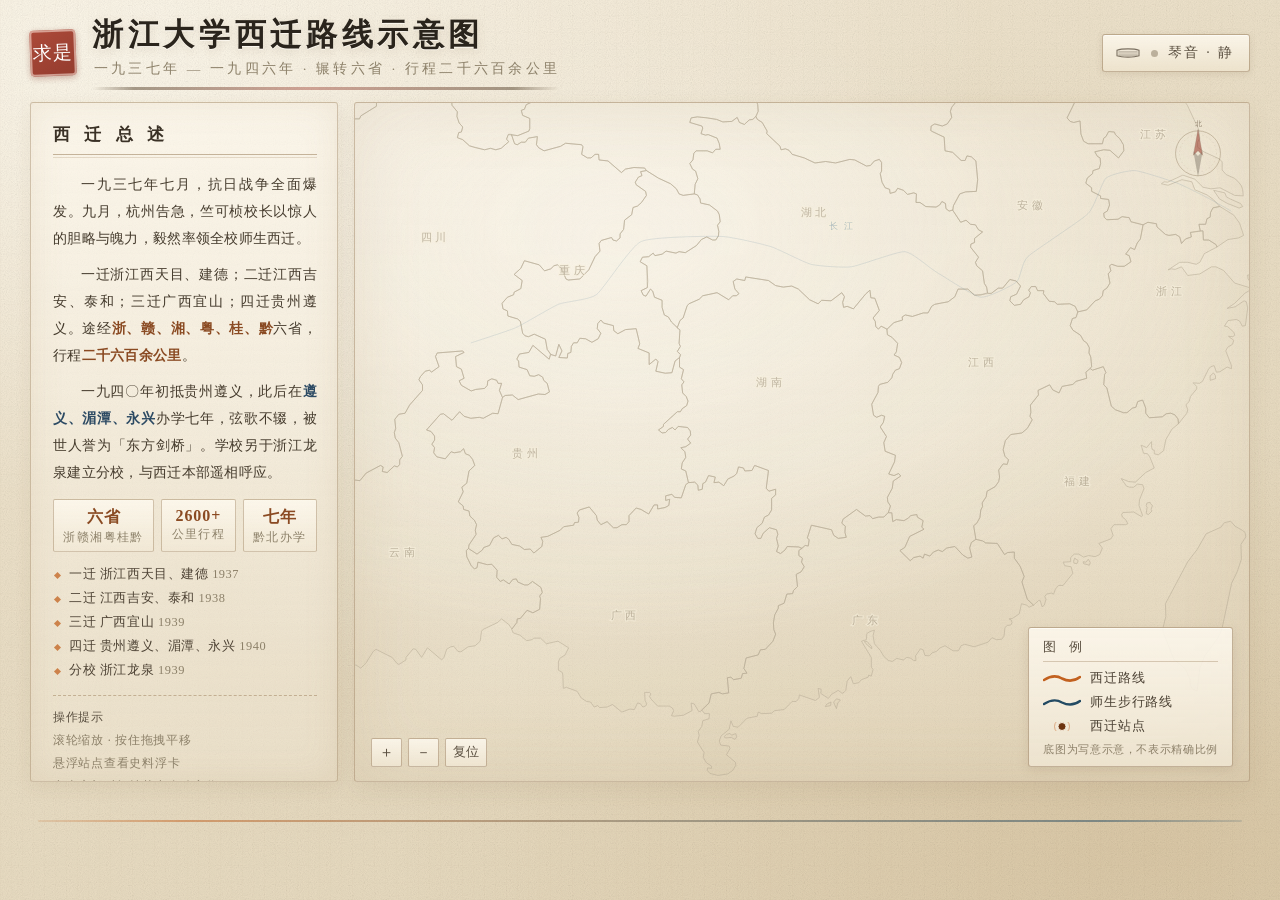
==== commit b508297d: "省界轮廓改为 Natural Earth 真实数据（20 省 / 3084 点），并补平移边界钳制" ====
--- a/zju-xijian/index.html
+++ b/zju-xijian/index.html
@@ -226,11 +226,6 @@
   opacity:0; transition:opacity 1.5s ease;
 }
 .prov.shown{ opacity:.72; }
-.prov-sea{
-  fill:rgba(120,150,165,.07); stroke:rgba(150,170,180,.5); stroke-width:1;
-  opacity:0; transition:opacity 1.5s ease;
-}
-.prov-sea.shown{ opacity:.75; }
 .river{
   fill:none; stroke:rgba(105,140,160,.42); stroke-width:1.15;
   stroke-linecap:round; opacity:0; transition:opacity 1.4s ease .5s;
@@ -497,7 +492,7 @@
     <h2>西 迁 总 述</h2>
     <div class="h2-rule"></div>
 
-    <p>一九三七年七月，抗日战争全面爆发。九月，杭州告急，竺可桢校长以惊人的胆略与魅力，毅然率领全校师生西迁。</p>
+    <p>一九三七年七月，抗日战争全面爆发。九月，杭州告急，竺可桢校长以惊人的胆略与魄力，毅然率领全校师生西迁。</p>
     <p>一迁浙江西天目、建德；二迁江西吉安、泰和；三迁广西宜山；四迁贵州遵义。途经<span class="key">浙、赣、湘、粤、桂、黔</span>六省，行程<span class="key">二千六百余公里</span>。</p>
     <p>一九四〇年初抵贵州遵义，此后在<span class="key2">遵义、湄潭、永兴</span>办学七年，弦歌不辍，被世人誉为「东方剑桥」。学校另于浙江龙泉建立分校，与西迁本部遥相呼应。</p>
 
@@ -766,94 +761,508 @@
  * -----------------------------------------------------------------------------
  *  省界为手绘写意轮廓（[经度, 纬度] 数组），仅作历史地理参照，非精确界线。
  * ========================================================================== */
+/* 省界轮廓：来源 Natural Earth 50m admin-1（公有领域，台湾取自 admin-0），
+   经矩形裁剪与 Douglas-Peucker 简化，坐标为 [经度, 纬度]。
+   rings 为若干闭合环：外环 + 沿海岛屿 + 孔洞，
+   渲染时合并为一条 path 并以 fill-rule=evenodd 填充。 */
 const PROVINCES = [
-  { name:"浙江", label:[120.25,29.75], pts:[
-    [119.05,31.10],[120.10,31.14],[121.10,30.95],[121.35,30.72],[121.05,30.42],[121.55,30.15],
-    [122.00,30.05],[121.80,29.45],[121.55,28.85],[121.90,28.20],[121.30,27.90],[120.90,27.30],
-    [120.40,27.00],[119.60,27.20],[119.00,27.50],[118.40,28.10],[118.00,28.60],[118.20,29.20],
-    [118.40,29.75],[119.20,30.25],[119.05,31.10]
+  { name:"浙江", label:[120.25,29.75], rings:[
+    [[121.21,28.20],[121.25,28.15],[121.25,28.09],[121.13,28.06],[121.13,28.14]],
+    [[121.28,30.69],[121.00,30.56],[120.90,30.39],[120.82,30.35],[120.63,30.39],[120.45,30.39],[120.19,30.24],
+      [120.26,30.26],[120.35,30.25],[120.49,30.30],[120.63,30.13],[120.90,30.16],[121.16,30.30],[121.26,30.30],
+      [121.43,30.23],[121.68,29.98],[122.08,29.87],[121.91,29.78],[121.68,29.58],[121.51,29.48],[121.69,29.51],
+      [121.89,29.63],[121.94,29.61],[121.97,29.49],[121.92,29.14],[121.85,29.13],[121.79,29.23],[121.72,29.26],
+      [121.53,29.24],[121.45,29.13],[121.52,29.12],[121.66,29.01],[121.68,28.95],[121.64,28.92],[121.54,28.93],
+      [121.66,28.85],[121.63,28.77],[121.52,28.71],[121.48,28.64],[121.60,28.37],[121.61,28.29],[121.51,28.32],
+      [121.35,28.23],[121.27,28.22],[121.22,28.35],[121.15,28.33],[121.10,28.29],[120.96,28.04],[120.89,28.00],
+      [120.75,28.01],[120.83,27.94],[120.83,27.89],[120.69,27.74],[120.66,27.64],[120.59,27.58],[120.63,27.48],
+      [120.61,27.41],[120.42,27.20],[120.41,27.30],[120.34,27.38],[120.25,27.41],[120.15,27.40],[120.06,27.34],
+      [119.77,27.32],[119.69,27.41],[119.69,27.51],[119.62,27.67],[119.51,27.64],[119.47,27.53],[119.39,27.51],
+      [119.27,27.42],[119.19,27.42],[119.01,27.48],[118.92,27.55],[118.82,27.91],[118.75,27.97],[118.77,28.18],
+      [118.80,28.21],[118.74,28.33],[118.50,28.26],[118.45,28.29],[118.48,28.33],[118.46,28.52],[118.42,28.60],
+      [118.43,28.70],[118.37,28.80],[118.30,28.84],[118.23,28.95],[118.06,29.05],[118.00,29.14],[118.05,29.28],
+      [118.13,29.30],[118.17,29.41],[118.37,29.45],[118.56,29.63],[118.65,29.66],[118.72,29.73],[118.74,29.83],
+      [118.82,29.88],[118.89,29.98],[118.85,30.16],[118.91,30.22],[118.88,30.32],[118.93,30.35],[119.06,30.31],
+      [119.21,30.31],[119.36,30.40],[119.32,30.52],[119.24,30.55],[119.35,30.68],[119.44,30.64],[119.50,30.77],
+      [119.57,30.85],[119.63,31.13],[119.74,31.18],[119.93,31.15],[119.94,31.09],[120.13,30.94],[120.21,30.92],
+      [120.36,30.94],[120.45,30.89],[120.49,30.76],[120.58,30.85],[120.71,30.89],[120.69,30.98],[120.97,31.01],
+      [120.98,30.83],[121.10,30.83],[121.26,30.74]],
+    [[122.28,30.07],[122.32,30.03],[122.28,29.94],[122.16,30.00],[122.02,30.01],[121.98,30.06],[121.97,30.14],
+      [122.11,30.14]],
+    [[122.12,29.78],[122.17,29.66],[122.04,29.74],[122.06,29.77]]
   ]},
-  { name:"江西", label:[116.05,28.35], pts:[
-    [114.00,29.62],[115.00,29.90],[115.90,30.20],[116.60,29.90],[117.30,29.70],[117.90,29.30],
-    [118.20,28.70],[118.40,28.20],[118.00,27.90],[117.50,27.70],[117.20,27.00],[116.50,26.40],
-    [116.00,25.60],[115.50,24.90],[114.60,25.00],[114.20,25.60],[113.80,26.20],[113.70,27.00],
-    [113.90,27.80],[113.80,28.60],[114.30,29.20],[114.00,29.62]
+  { name:"江西", label:[116.05,28.35], rings:[
+    [[113.93,25.45],[113.98,25.58],[113.92,25.66],[113.91,25.75],[114.02,25.93],[114.04,26.07],[114.21,26.17],
+      [114.16,26.22],[114.06,26.18],[113.94,26.21],[114.07,26.45],[114.09,26.58],[113.86,26.66],[113.83,26.83],
+      [113.89,26.95],[113.75,27.14],[113.82,27.23],[113.85,27.35],[113.78,27.37],[113.67,27.33],[113.60,27.37],
+      [113.56,27.59],[113.70,27.82],[113.71,27.94],[113.74,27.98],[113.92,28.02],[114.01,28.11],[114.03,28.18],
+      [114.09,28.26],[114.18,28.29],[114.23,28.41],[114.18,28.51],[114.06,28.56],[114.11,28.62],[114.14,28.79],
+      [114.01,28.91],[113.91,28.96],[113.90,29.07],[114.06,29.20],[114.25,29.25],[114.24,29.31],[114.31,29.35],
+      [114.47,29.32],[114.71,29.39],[114.82,29.39],[114.90,29.52],[114.97,29.56],[115.27,29.61],[115.42,29.71],
+      [115.49,29.86],[115.71,29.86],[115.86,29.74],[116.24,29.78],[116.39,29.88],[116.49,29.88],[116.65,30.05],
+      [116.79,30.02],[116.89,29.92],[116.80,29.76],[116.67,29.71],[116.65,29.63],[116.75,29.54],[116.89,29.56],
+      [116.96,29.65],[117.08,29.71],[117.11,29.79],[117.07,29.84],[117.13,29.91],[117.23,29.91],[117.27,29.83],
+      [117.41,29.83],[117.40,29.77],[117.53,29.62],[117.65,29.61],[117.71,29.56],[117.99,29.57],[118.11,29.52],
+      [118.17,29.41],[118.13,29.30],[118.05,29.28],[118.00,29.14],[118.06,29.05],[118.23,28.95],[118.30,28.84],
+      [118.37,28.80],[118.43,28.70],[118.42,28.60],[118.46,28.52],[118.48,28.33],[118.35,28.22],[118.37,28.10],
+      [118.13,28.04],[118.06,27.98],[117.82,27.94],[117.75,27.81],[117.61,27.87],[117.54,27.97],[117.28,27.86],
+      [117.29,27.77],[117.11,27.57],[117.12,27.43],[117.10,27.35],[117.15,27.28],[117.04,27.11],[116.92,27.02],
+      [116.67,26.99],[116.55,26.87],[116.50,26.69],[116.54,26.56],[116.62,26.49],[116.59,26.40],[116.50,26.41],
+      [116.40,26.29],[116.42,26.15],[116.40,26.06],[116.32,25.96],[116.14,25.87],[116.12,25.76],[116.03,25.64],
+      [116.04,25.57],[116.00,25.50],[115.98,25.35],[115.91,25.24],[115.84,25.19],[115.89,24.92],[115.79,24.86],
+      [115.75,24.75],[115.80,24.57],[115.71,24.55],[115.60,24.61],[115.42,24.78],[115.24,24.75],[115.14,24.68],
+      [115.05,24.71],[114.94,24.67],[114.86,24.59],[114.74,24.63],[114.71,24.55],[114.64,24.59],[114.50,24.56],
+      [114.42,24.50],[114.19,24.70],[114.30,24.76],[114.41,24.98],[114.73,25.12],[114.68,25.16],[114.71,25.29],
+      [114.58,25.36],[114.57,25.41],[114.43,25.39],[114.38,25.34],[114.28,25.29],[114.11,25.31],[114.03,25.27],
+      [114.01,25.44]]
   ]},
-  { name:"湖南", label:[111.30,27.95], pts:[
-    [109.40,30.00],[110.30,30.10],[111.40,30.00],[112.50,29.80],[113.50,29.70],[114.00,29.30],
-    [114.20,28.80],[113.90,28.00],[114.20,27.40],[113.90,26.60],[113.50,25.60],[112.80,25.00],
-    [112.00,24.90],[111.40,25.20],[110.60,25.60],[110.00,26.20],[109.50,26.60],[109.30,27.50],
-    [109.20,28.40],[109.40,29.20],[109.40,30.00]
+  { name:"湖南", label:[111.3,27.95], rings:[
+    [[109.21,29.10],[109.27,29.24],[109.34,29.29],[109.43,29.53],[109.47,29.57],[109.70,29.66],[109.78,29.73],
+      [110.10,29.79],[110.36,29.65],[110.45,29.73],[110.53,29.73],[110.59,29.77],[110.50,29.86],[110.46,30.01],
+      [110.54,30.06],[110.72,30.03],[110.74,30.10],[111.25,30.03],[111.41,29.93],[111.58,29.90],[111.77,29.92],
+      [111.92,29.86],[112.17,29.65],[112.36,29.57],[112.44,29.64],[112.65,29.63],[112.89,29.79],[112.95,29.71],
+      [112.91,29.60],[112.93,29.50],[113.01,29.52],[113.15,29.47],[113.42,29.76],[113.52,29.84],[113.54,29.69],
+      [113.63,29.68],[113.73,29.44],[113.59,29.29],[113.64,29.22],[113.65,29.12],[113.71,29.07],[113.77,29.13],
+      [113.90,29.07],[113.91,28.96],[114.01,28.91],[114.14,28.79],[114.11,28.62],[114.06,28.56],[114.18,28.51],
+      [114.23,28.41],[114.18,28.29],[114.09,28.26],[114.03,28.18],[114.01,28.11],[113.92,28.02],[113.74,27.98],
+      [113.71,27.94],[113.70,27.82],[113.56,27.59],[113.60,27.37],[113.67,27.33],[113.78,27.37],[113.85,27.35],
+      [113.82,27.23],[113.75,27.14],[113.89,26.95],[113.83,26.83],[113.86,26.66],[114.09,26.58],[114.07,26.45],
+      [113.94,26.21],[114.06,26.18],[114.16,26.22],[114.21,26.17],[114.04,26.07],[114.02,25.93],[113.91,25.75],
+      [113.92,25.66],[113.98,25.58],[113.93,25.45],[113.83,25.36],[113.71,25.36],[113.58,25.33],[113.52,25.39],
+      [113.42,25.38],[113.22,25.51],[112.92,25.32],[112.89,25.24],[112.97,25.18],[112.96,25.06],[112.99,24.96],
+      [112.81,24.94],[112.71,25.00],[112.66,25.11],[112.21,25.20],[112.12,24.95],[112.16,24.91],[112.14,24.79],
+      [112.07,24.80],[112.00,24.74],[111.93,24.77],[111.67,24.78],[111.62,24.71],[111.52,24.64],[111.43,24.68],
+      [111.47,24.79],[111.43,24.94],[111.46,25.02],[111.43,25.11],[111.27,25.15],[111.13,25.04],[111.08,24.94],
+      [111.01,24.94],[110.95,25.03],[110.99,25.15],[111.11,25.24],[111.16,25.36],[111.25,25.40],[111.32,25.50],
+      [111.32,25.73],[111.41,25.80],[111.41,25.91],[111.26,25.87],[111.20,25.93],[111.25,26.28],[110.94,26.38],
+      [110.88,26.28],[110.72,26.27],[110.69,26.33],[110.58,26.35],[110.54,26.22],[110.48,26.17],[110.34,26.11],
+      [110.25,25.98],[110.14,26.05],[110.03,26.04],[110.06,26.15],[109.91,26.18],[109.84,26.05],[109.78,26.02],
+      [109.77,25.91],[109.68,25.89],[109.67,25.99],[109.60,26.05],[109.46,26.04],[109.40,26.27],[109.30,26.31],
+      [109.32,26.43],[109.40,26.54],[109.38,26.65],[109.29,26.73],[109.40,26.75],[109.51,26.82],[109.44,26.90],
+      [109.51,26.98],[109.50,27.06],[109.44,27.13],[109.23,27.15],[109.16,27.08],[109.10,27.13],[109.01,27.09],
+      [108.95,27.03],[108.87,27.02],[108.79,27.08],[108.90,27.15],[108.90,27.19],[109.21,27.44],[109.28,27.44],
+      [109.32,27.50],[109.42,27.56],[109.45,27.65],[109.41,27.74],[109.33,27.81],[109.31,27.97],[109.36,28.03],
+      [109.30,28.09],[109.35,28.27],[109.26,28.32],[109.26,28.51],[109.28,28.57],[109.21,28.63],[109.28,28.73],
+      [109.25,28.79],[109.27,29.05]]
   ]},
-  { name:"广东", label:[113.45,23.25], pts:[
-    [110.00,25.20],[111.00,25.40],[112.00,25.20],[113.00,25.40],[114.00,25.30],[114.80,25.20],
-    [115.50,24.90],[116.20,24.60],[116.80,24.00],[117.20,23.60],[116.80,23.20],[116.00,22.80],
-    [114.80,22.60],[113.80,22.30],[113.50,22.00],[113.00,21.90],[112.00,21.60],[111.00,21.40],
-    [110.40,21.20],[109.90,21.50],[110.30,22.80],[110.10,23.60],[110.00,24.40],[110.00,25.20]
+  { name:"广东", label:[113.45,23.25], rings:[
+    [[113.46,22.90],[113.56,22.80],[113.56,22.76],[113.43,22.86],[113.40,22.90]],
+    [[112.78,21.77],[112.86,21.75],[112.80,21.69],[112.77,21.58],[112.71,21.70]],
+    [[112.56,21.67],[112.65,21.71],[112.64,21.64],[112.53,21.62]],
+    [[110.52,21.08],[110.54,21.02],[110.50,20.97],[110.42,21.01],[110.28,21.00],[110.26,21.03],[110.31,21.07],
+      [110.39,21.09],[110.42,21.06]],
+    [[109.76,21.56],[109.92,21.69],[109.97,21.87],[110.14,21.90],[110.22,21.87],[110.36,21.89],[110.33,22.19],
+      [110.41,22.20],[110.47,22.15],[110.64,22.18],[110.67,22.27],[110.77,22.28],[110.70,22.37],[110.75,22.58],
+      [111.02,22.64],[111.07,22.74],[111.18,22.75],[111.35,22.91],[111.41,23.05],[111.37,23.14],[111.36,23.27],
+      [111.39,23.43],[111.47,23.56],[111.47,23.61],[111.60,23.66],[111.66,23.84],[111.79,23.85],[111.81,23.91],
+      [111.90,23.99],[111.87,24.23],[111.98,24.28],[112.05,24.38],[111.99,24.47],[112.01,24.55],[111.93,24.60],
+      [111.93,24.70],[112.07,24.80],[112.14,24.79],[112.16,24.91],[112.12,24.95],[112.21,25.20],[112.66,25.11],
+      [112.71,25.00],[112.81,24.94],[112.99,24.96],[112.96,25.06],[112.97,25.18],[112.89,25.24],[112.92,25.32],
+      [113.22,25.51],[113.42,25.38],[113.52,25.39],[113.58,25.33],[113.71,25.36],[113.83,25.36],[113.93,25.45],
+      [114.01,25.44],[114.03,25.27],[114.11,25.31],[114.28,25.29],[114.38,25.34],[114.43,25.39],[114.57,25.41],
+      [114.58,25.36],[114.71,25.29],[114.68,25.16],[114.73,25.12],[114.41,24.98],[114.30,24.76],[114.19,24.70],
+      [114.42,24.50],[114.50,24.56],[114.64,24.59],[114.71,24.55],[114.74,24.63],[114.86,24.59],[114.94,24.67],
+      [115.05,24.71],[115.14,24.68],[115.24,24.75],[115.42,24.78],[115.60,24.61],[115.71,24.55],[115.80,24.57],
+      [115.75,24.75],[115.79,24.86],[115.89,24.92],[116.04,24.89],[116.11,24.85],[116.37,24.84],[116.53,24.62],
+      [116.60,24.66],[116.75,24.67],[116.75,24.55],[116.88,24.39],[116.97,24.19],[116.92,24.08],[117.04,23.74],
+      [117.18,23.62],[117.08,23.58],[117.03,23.62],[116.91,23.65],[116.86,23.45],[116.71,23.36],[116.63,23.35],
+      [116.68,23.33],[116.70,23.28],[116.67,23.23],[116.59,23.22],[116.54,23.18],[116.52,23.01],[116.47,22.95],
+      [116.35,22.94],[116.25,22.98],[116.16,22.89],[115.85,22.80],[115.64,22.85],[115.56,22.82],[115.50,22.72],
+      [115.38,22.72],[115.20,22.82],[115.09,22.78],[115.01,22.71],[114.91,22.68],[114.85,22.62],[114.75,22.63],
+      [114.71,22.74],[114.65,22.76],[114.54,22.62],[114.55,22.53],[114.50,22.53],[114.42,22.58],[114.34,22.59],
+      [114.27,22.54],[114.12,22.57],[114.02,22.51],[113.93,22.53],[113.83,22.61],[113.75,22.73],[113.62,22.86],
+      [113.59,23.02],[113.62,23.13],[113.52,23.10],[113.45,23.06],[113.44,22.94],[113.33,22.91],[113.55,22.59],
+      [113.55,22.40],[113.59,22.35],[113.55,22.22],[113.49,22.24],[113.48,22.20],[113.33,22.15],[113.27,22.09],
+      [113.15,22.07],[113.09,22.21],[113.01,22.12],[112.98,21.94],[112.95,21.91],[112.90,21.88],[112.81,21.94],
+      [112.66,21.86],[112.59,21.78],[112.42,21.88],[112.43,21.96],[112.36,21.98],[112.39,21.80],[112.30,21.74],
+      [111.94,21.85],[111.93,21.78],[111.87,21.72],[111.78,21.72],[111.60,21.56],[111.39,21.54],[111.32,21.49],
+      [111.10,21.48],[111.02,21.51],[111.00,21.43],[110.77,21.39],[110.57,21.21],[110.46,21.23],[110.41,21.34],
+      [110.37,21.17],[110.19,21.04],[110.15,20.94],[110.18,20.86],[110.37,20.84],[110.39,20.79],[110.31,20.67],
+      [110.51,20.52],[110.52,20.46],[110.45,20.36],[110.34,20.29],[110.12,20.26],[109.94,20.30],[109.88,20.36],
+      [109.89,20.41],[109.98,20.40],[109.97,20.45],[109.86,20.51],[109.79,20.62],[109.81,20.71],[109.66,20.92],
+      [109.70,21.05],[109.68,21.13],[109.76,21.23],[109.78,21.34],[109.92,21.38],[109.93,21.48],[109.83,21.48]]
   ]},
-  { name:"广西", label:[108.05,23.35], pts:[
-    [105.00,24.90],[105.60,25.30],[106.30,25.50],[107.00,25.30],[107.80,25.60],[108.60,25.80],
-    [109.40,26.20],[110.00,26.20],[110.60,25.80],[111.20,25.40],[111.60,24.90],[111.90,24.40],
-    [112.00,23.90],[111.60,23.40],[111.00,23.00],[110.50,22.60],[110.00,22.40],[109.70,21.90],
-    [109.20,21.50],[108.60,21.60],[108.00,21.50],[107.40,21.60],[106.70,22.00],[106.20,22.50],
-    [105.80,23.20],[105.50,23.90],[105.00,24.40],[105.00,24.90]
+  { name:"广西", label:[108.05,23.35], rings:[
+    [[105.51,23.15],[105.62,23.28],[105.63,23.35],[105.70,23.36],[105.85,23.52],[105.98,23.47],[106.13,23.54],
+      [106.15,23.75],[106.13,23.80],[106.19,23.87],[106.16,23.97],[105.97,24.09],[105.87,24.02],[105.79,24.02],
+      [105.64,24.08],[105.61,24.14],[105.53,24.13],[105.45,24.04],[105.32,24.12],[105.25,24.09],[105.17,24.17],
+      [105.18,24.31],[105.06,24.43],[104.96,24.42],[104.75,24.47],[104.73,24.36],[104.67,24.34],[104.60,24.40],
+      [104.50,24.58],[104.49,24.70],[104.54,24.74],[104.73,24.63],[104.85,24.71],[104.88,24.76],[105.01,24.80],
+      [105.10,24.95],[105.21,25.00],[105.29,24.93],[105.38,24.96],[105.44,24.92],[105.51,24.82],[105.68,24.79],
+      [105.79,24.72],[105.92,24.73],[106.00,24.65],[106.18,24.78],[106.20,24.88],[106.16,24.96],[106.31,24.98],
+      [106.59,25.10],[106.67,25.17],[106.89,25.20],[106.91,25.25],[107.00,25.26],[107.01,25.35],[106.97,25.44],
+      [107.02,25.50],[107.24,25.56],[107.40,25.39],[107.42,25.30],[107.50,25.21],[107.64,25.27],[107.78,25.15],
+      [107.86,25.15],[107.97,25.21],[108.07,25.21],[108.13,25.27],[108.13,25.39],[108.29,25.54],[108.40,25.51],
+      [108.57,25.42],[108.69,25.60],[108.77,25.60],[108.77,25.52],[108.94,25.55],[109.02,25.59],[109.04,25.71],
+      [108.95,25.69],[108.95,25.78],[109.09,25.81],[109.15,25.75],[109.30,25.74],[109.40,26.00],[109.46,26.04],
+      [109.60,26.05],[109.67,25.99],[109.68,25.89],[109.77,25.91],[109.78,26.02],[109.84,26.05],[109.91,26.18],
+      [110.06,26.15],[110.03,26.04],[110.14,26.05],[110.25,25.98],[110.34,26.11],[110.48,26.17],[110.54,26.22],
+      [110.58,26.35],[110.69,26.33],[110.72,26.27],[110.88,26.28],[110.94,26.38],[111.25,26.28],[111.20,25.93],
+      [111.26,25.87],[111.41,25.91],[111.41,25.80],[111.32,25.73],[111.32,25.50],[111.25,25.40],[111.16,25.36],
+      [111.11,25.24],[110.99,25.15],[110.95,25.03],[111.01,24.94],[111.08,24.94],[111.13,25.04],[111.27,25.15],
+      [111.43,25.11],[111.46,25.02],[111.43,24.94],[111.47,24.79],[111.43,24.68],[111.52,24.64],[111.62,24.71],
+      [111.67,24.78],[111.93,24.77],[112.00,24.74],[111.93,24.70],[111.93,24.60],[112.01,24.55],[111.99,24.47],
+      [112.05,24.38],[111.98,24.28],[111.87,24.23],[111.90,23.99],[111.81,23.91],[111.79,23.85],[111.66,23.84],
+      [111.60,23.66],[111.47,23.61],[111.47,23.56],[111.39,23.43],[111.36,23.27],[111.37,23.14],[111.41,23.05],
+      [111.35,22.91],[111.18,22.75],[111.07,22.74],[111.02,22.64],[110.75,22.58],[110.70,22.37],[110.77,22.28],
+      [110.67,22.27],[110.64,22.18],[110.47,22.15],[110.41,22.20],[110.33,22.19],[110.36,21.89],[110.22,21.87],
+      [110.14,21.90],[109.97,21.87],[109.92,21.69],[109.74,21.53],[109.69,21.52],[109.59,21.67],[109.52,21.69],
+      [109.54,21.54],[109.35,21.45],[109.15,21.43],[109.08,21.44],[109.13,21.54],[109.10,21.59],[109.03,21.63],
+      [108.77,21.63],[108.62,21.77],[108.59,21.82],[108.62,21.87],[108.59,21.90],[108.48,21.90],[108.49,21.74],
+      [108.53,21.67],[108.50,21.63],[108.44,21.61],[108.38,21.68],[108.32,21.69],[108.25,21.56],[108.15,21.57],
+      [107.97,21.51],[107.76,21.66],[107.64,21.61],[107.47,21.60],[107.43,21.64],[107.35,21.61],[107.27,21.71],
+      [107.18,21.72],[107.06,21.79],[106.97,21.92],[106.73,22.00],[106.66,21.98],[106.65,22.24],[106.64,22.29],
+      [106.55,22.34],[106.55,22.50],[106.58,22.57],[106.70,22.64],[106.78,22.78],[106.54,22.91],[106.28,22.86],
+      [106.15,22.97],[106.00,22.97],[105.96,22.94],[105.84,22.92],[105.69,23.03],[105.55,23.07]]
   ]},
-  { name:"贵州", label:[105.85,26.55], pts:[
-    [104.50,28.90],[105.50,29.00],[106.50,29.20],[107.50,29.00],[108.40,28.90],[109.00,28.70],
-    [109.40,28.20],[109.30,27.50],[109.00,27.20],[108.80,26.60],[108.90,26.00],[108.50,25.50],
-    [107.90,25.30],[107.20,25.00],[106.40,24.70],[105.70,24.70],[105.20,24.90],[104.70,25.30],
-    [104.40,26.00],[104.30,26.70],[104.60,27.50],[104.90,28.20],[104.50,28.90]
+  { name:"贵州", label:[105.85,26.55], rings:[
+    [[106.38,28.57],[106.49,28.54],[106.56,28.77],[106.63,28.64],[106.56,28.51],[106.75,28.50],[106.76,28.59],
+      [106.83,28.61],[106.84,28.73],[106.89,28.80],[106.97,28.80],[107.03,28.89],[107.16,28.88],[107.30,28.81],
+      [107.44,28.88],[107.50,28.99],[107.42,29.08],[107.43,29.18],[107.50,29.25],[107.56,29.19],[107.78,29.14],
+      [107.79,29.04],[107.88,28.98],[108.05,29.06],[108.29,29.08],[108.37,28.78],[108.33,28.69],[108.58,28.60],
+      [108.58,28.37],[108.73,28.48],[108.78,28.43],[108.73,28.24],[108.94,28.20],[109.09,28.21],[109.16,28.44],
+      [109.26,28.51],[109.26,28.32],[109.35,28.27],[109.30,28.09],[109.36,28.03],[109.31,27.97],[109.33,27.81],
+      [109.41,27.74],[109.45,27.65],[109.42,27.56],[109.32,27.50],[109.28,27.44],[109.21,27.44],[108.90,27.19],
+      [108.90,27.15],[108.79,27.08],[108.87,27.02],[108.95,27.03],[109.01,27.09],[109.10,27.13],[109.16,27.08],
+      [109.23,27.15],[109.44,27.13],[109.50,27.06],[109.51,26.98],[109.44,26.90],[109.51,26.82],[109.40,26.75],
+      [109.29,26.73],[109.38,26.65],[109.40,26.54],[109.32,26.43],[109.30,26.31],[109.40,26.27],[109.46,26.04],
+      [109.40,26.00],[109.30,25.74],[109.15,25.75],[109.09,25.81],[108.95,25.78],[108.95,25.69],[109.04,25.71],
+      [109.02,25.59],[108.94,25.55],[108.77,25.52],[108.77,25.60],[108.69,25.60],[108.57,25.42],[108.40,25.51],
+      [108.29,25.54],[108.13,25.39],[108.13,25.27],[108.07,25.21],[107.97,25.21],[107.86,25.15],[107.78,25.15],
+      [107.64,25.27],[107.50,25.21],[107.42,25.30],[107.40,25.39],[107.24,25.56],[107.02,25.50],[106.97,25.44],
+      [107.01,25.35],[107.00,25.26],[106.91,25.25],[106.89,25.20],[106.67,25.17],[106.59,25.10],[106.31,24.98],
+      [106.16,24.96],[106.20,24.88],[106.18,24.78],[106.00,24.65],[105.92,24.73],[105.79,24.72],[105.68,24.79],
+      [105.51,24.82],[105.44,24.92],[105.38,24.96],[105.29,24.93],[105.21,25.00],[105.10,24.95],[105.01,24.80],
+      [104.88,24.76],[104.85,24.71],[104.73,24.63],[104.54,24.74],[104.55,24.81],[104.71,25.02],[104.69,25.10],
+      [104.72,25.21],[104.67,25.30],[104.57,25.38],[104.55,25.48],[104.43,25.51],[104.42,25.58],[104.31,25.66],
+      [104.42,25.86],[104.39,25.95],[104.50,26.03],[104.55,26.27],[104.68,26.38],[104.63,26.50],[104.56,26.58],
+      [104.47,26.61],[104.43,26.71],[104.36,26.65],[104.22,26.63],[104.15,26.65],[104.02,26.51],[103.83,26.55],
+      [103.76,26.63],[103.78,26.73],[103.72,26.80],[103.78,26.88],[103.78,26.96],[103.70,27.05],[103.60,27.08],
+      [103.91,27.39],[103.98,27.40],[104.17,27.27],[104.34,27.44],[104.44,27.35],[104.59,27.31],[104.78,27.33],
+      [104.87,27.31],[105.08,27.41],[105.20,27.40],[105.30,27.72],[105.36,27.76],[105.52,27.77],[105.65,27.68],
+      [106.10,27.79],[106.25,27.78],[106.35,27.83],[106.30,28.00],[106.22,28.06],[106.20,28.12],[106.11,28.17],
+      [106.01,28.14],[105.91,28.15],[105.85,28.27],[105.67,28.32],[105.66,28.44],[105.62,28.48],[105.68,28.58],
+      [105.89,28.61],[105.98,28.75],[106.34,28.48]]
   ]},
-  { name:"福建", label:[118.20,26.00], pts:[
-    [118.40,28.30],[119.20,28.00],[119.80,27.60],[120.30,27.40],[120.50,27.00],[120.00,26.40],
-    [119.60,26.00],[119.40,25.50],[118.70,24.90],[118.10,24.50],[117.60,24.00],[117.30,23.60],
-    [116.90,23.90],[116.50,24.40],[116.20,25.00],[116.50,25.60],[116.80,26.20],[117.00,26.80],
-    [117.30,27.30],[117.60,27.80],[118.40,28.30]
+  { name:"福建", label:[118.2,26.0], rings:[
+    [[120.42,27.20],[120.28,27.10],[120.14,26.89],[120.09,26.67],[119.97,26.59],[119.88,26.61],[119.88,26.68],
+      [119.84,26.69],[119.82,26.74],[119.82,26.85],[119.71,26.73],[119.59,26.78],[119.64,26.62],[119.73,26.61],
+      [119.78,26.55],[119.88,26.33],[119.69,26.24],[119.46,26.05],[119.31,26.06],[119.14,26.12],[119.26,25.97],
+      [119.33,25.95],[119.42,25.95],[119.50,26.01],[119.62,26.00],[119.65,25.92],[119.55,25.70],[119.54,25.59],
+      [119.62,25.39],[119.59,25.37],[119.42,25.46],[119.18,25.45],[119.15,25.41],[119.17,25.36],[119.24,25.31],
+      [119.29,25.23],[119.24,25.21],[118.98,25.21],[118.91,25.13],[118.96,25.00],[118.91,24.93],[118.64,24.84],
+      [118.72,24.75],[118.66,24.62],[118.56,24.58],[118.41,24.60],[118.30,24.57],[118.19,24.63],[118.09,24.63],
+      [118.01,24.56],[118.01,24.48],[117.84,24.47],[117.88,24.40],[118.02,24.38],[118.06,24.25],[117.84,24.01],
+      [117.74,24.01],[117.67,23.94],[117.63,23.84],[117.58,23.86],[117.47,23.84],[117.43,23.79],[117.46,23.74],
+      [117.42,23.62],[117.37,23.59],[117.33,23.71],[117.29,23.71],[117.18,23.62],[117.04,23.74],[116.92,24.08],
+      [116.97,24.19],[116.88,24.39],[116.75,24.55],[116.75,24.67],[116.60,24.66],[116.53,24.62],[116.37,24.84],
+      [116.11,24.85],[116.04,24.89],[115.89,24.92],[115.84,25.19],[115.91,25.24],[115.98,25.35],[116.00,25.50],
+      [116.04,25.57],[116.03,25.64],[116.12,25.76],[116.14,25.87],[116.32,25.96],[116.40,26.06],[116.42,26.15],
+      [116.40,26.29],[116.50,26.41],[116.59,26.40],[116.62,26.49],[116.54,26.56],[116.50,26.69],[116.55,26.87],
+      [116.67,26.99],[116.92,27.02],[117.04,27.11],[117.15,27.28],[117.10,27.35],[117.12,27.43],[117.11,27.57],
+      [117.29,27.77],[117.28,27.86],[117.54,27.97],[117.61,27.87],[117.75,27.81],[117.82,27.94],[118.06,27.98],
+      [118.13,28.04],[118.37,28.10],[118.35,28.22],[118.45,28.29],[118.50,28.26],[118.74,28.33],[118.80,28.21],
+      [118.77,28.18],[118.75,27.97],[118.82,27.91],[118.92,27.55],[119.01,27.48],[119.19,27.42],[119.27,27.42],
+      [119.39,27.51],[119.47,27.53],[119.51,27.64],[119.62,27.67],[119.69,27.51],[119.69,27.41],[119.77,27.32],
+      [120.06,27.34],[120.15,27.40],[120.25,27.41],[120.34,27.38],[120.41,27.30]],
+    [[118.08,24.50],[118.10,24.55],[118.18,24.50],[118.15,24.44],[118.09,24.45]],
+    [[119.80,25.62],[119.84,25.59],[119.81,25.51],[119.83,25.48],[119.75,25.41],[119.70,25.43],[119.72,25.55],
+      [119.70,25.59],[119.72,25.64],[119.78,25.65]]
   ]},
-  { name:"安徽", label:[117.15,31.45], pts:[
-    [116.00,34.60],[116.80,34.50],[117.60,34.40],[118.40,34.50],[119.30,34.40],[119.60,33.60],
-    [119.20,33.20],[118.80,32.60],[118.60,32.00],[118.30,31.40],[118.60,30.90],[119.20,30.60],
-    [119.40,30.20],[118.80,29.90],[118.40,29.60],[118.20,29.20],[117.80,29.40],[117.30,29.70],
-    [116.60,29.90],[116.20,30.20],[115.80,30.60],[115.60,31.20],[115.70,31.90],[115.40,32.50],
-    [115.80,33.20],[116.00,34.60]
+  { name:"安徽", label:[117.15,31.45], rings:[
+    [[116.15,29.79],[116.13,29.90],[116.08,29.97],[116.04,30.22],[115.91,30.32],[115.88,30.39],[115.95,30.49],
+      [115.77,30.69],[115.78,30.75],[115.86,30.78],[115.86,30.86],[116.04,30.99],[115.95,31.03],[115.88,31.13],
+      [115.77,31.14],[115.67,31.22],[115.55,31.18],[115.37,31.42],[115.39,31.51],[115.53,31.74],[115.66,31.78],
+      [115.90,31.79],[115.93,32.02],[115.89,32.39],[115.79,32.47],[115.69,32.49],[115.65,32.40],[115.56,32.40],
+      [115.37,32.56],[115.20,32.59],[115.18,32.86],[114.88,32.99],[114.89,33.08],[114.97,33.12],[115.14,33.08],
+      [115.25,33.12],[115.35,33.25],[115.32,33.37],[115.35,33.45],[115.44,33.55],[115.63,33.59],[115.57,33.75],
+      [115.63,33.84],[115.56,33.90],[115.59,33.98],[115.65,34.05],[115.73,34.07],[115.84,34.01],[115.96,34.00],
+      [115.97,33.90],[116.08,33.78],[116.18,33.72],[116.42,33.79],[116.45,33.85],[116.64,33.95],[116.54,34.12],
+      [116.58,34.19],[116.55,34.29],[116.40,34.28],[116.16,34.45],[116.15,34.57],[116.27,34.58],[116.38,34.64],
+      [116.43,34.64],[116.62,34.49],[116.77,34.45],[116.80,34.40],[116.95,34.39],[116.97,34.28],[117.03,34.16],
+      [117.16,34.09],[117.32,34.08],[117.39,34.03],[117.50,34.05],[117.57,33.99],[117.65,33.98],[117.69,33.89],
+      [117.75,33.88],[117.75,33.72],[118.12,33.77],[118.18,33.69],[117.93,33.24],[118.00,33.17],[118.08,33.15],
+      [118.22,33.18],[118.24,32.92],[118.30,32.78],[118.40,32.73],[118.72,32.73],[118.75,32.84],[118.80,32.87],
+      [118.86,32.97],[118.99,32.96],[119.01,32.91],[119.11,32.83],[119.19,32.71],[119.20,32.59],[119.08,32.45],
+      [118.89,32.60],[118.75,32.61],[118.55,32.57],[118.61,32.48],[118.67,32.45],[118.68,32.34],[118.65,32.24],
+      [118.51,32.20],[118.50,32.14],[118.38,32.05],[118.35,31.95],[118.48,31.86],[118.48,31.79],[118.68,31.70],
+      [118.68,31.65],[118.86,31.63],[118.88,31.52],[118.83,31.40],[118.75,31.36],[118.76,31.28],[118.82,31.23],
+      [119.07,31.24],[119.16,31.29],[119.32,31.27],[119.36,31.19],[119.63,31.13],[119.57,30.85],[119.50,30.77],
+      [119.44,30.64],[119.35,30.68],[119.24,30.55],[119.32,30.52],[119.36,30.40],[119.21,30.31],[119.06,30.31],
+      [118.93,30.35],[118.88,30.32],[118.91,30.22],[118.85,30.16],[118.89,29.98],[118.82,29.88],[118.74,29.83],
+      [118.72,29.73],[118.65,29.66],[118.56,29.63],[118.37,29.45],[118.17,29.41],[118.11,29.52],[117.99,29.57],
+      [117.71,29.56],[117.65,29.61],[117.53,29.62],[117.40,29.77],[117.41,29.83],[117.27,29.83],[117.23,29.91],
+      [117.13,29.91],[117.07,29.84],[117.11,29.79],[117.08,29.71],[116.96,29.65],[116.89,29.56],[116.75,29.54],
+      [116.65,29.63],[116.67,29.71],[116.80,29.76],[116.89,29.92],[116.79,30.02],[116.65,30.05],[116.49,29.88],
+      [116.39,29.88],[116.24,29.78]]
   ]},
-  { name:"江苏", label:[119.90,32.85], pts:[
-    [116.40,34.60],[117.50,34.60],[118.50,34.80],[119.50,35.00],[120.30,34.40],[120.90,33.50],
-    [121.40,32.50],[121.90,31.80],[121.30,31.40],[120.50,31.05],[119.50,31.25],[118.80,31.35],
-    [118.50,32.30],[118.20,32.60],[117.00,32.60],[116.50,33.50],[116.40,34.60]
+  { name:"湖北", label:[112.3,31.3], rings:[
+    [[113.90,29.07],[113.77,29.13],[113.71,29.07],[113.65,29.12],[113.64,29.22],[113.59,29.29],[113.73,29.44],
+      [113.63,29.68],[113.54,29.69],[113.52,29.84],[113.42,29.76],[113.15,29.47],[113.01,29.52],[112.93,29.50],
+      [112.91,29.60],[112.95,29.71],[112.89,29.79],[112.65,29.63],[112.44,29.64],[112.36,29.57],[112.17,29.65],
+      [111.92,29.86],[111.77,29.92],[111.58,29.90],[111.41,29.93],[111.25,30.03],[110.74,30.10],[110.72,30.03],
+      [110.54,30.06],[110.46,30.01],[110.50,29.86],[110.59,29.77],[110.53,29.73],[110.45,29.73],[110.36,29.65],
+      [110.10,29.79],[109.78,29.73],[109.70,29.66],[109.47,29.57],[109.43,29.53],[109.34,29.29],[109.27,29.24],
+      [109.21,29.10],[109.08,29.21],[109.01,29.31],[108.92,29.35],[108.87,29.50],[108.87,29.64],[108.70,29.70],
+      [108.66,29.82],[108.61,29.86],[108.51,29.72],[108.45,29.74],[108.40,29.83],[108.54,29.89],[108.55,30.01],
+      [108.53,30.32],[108.38,30.40],[108.43,30.49],[108.57,30.50],[108.67,30.57],[108.71,30.52],[108.87,30.55],
+      [108.96,30.61],[109.18,30.57],[109.25,30.60],[109.39,30.58],[109.64,30.72],[109.75,30.84],[109.87,30.89],
+      [110.00,30.83],[110.07,30.83],[110.13,30.91],[110.14,31.00],[110.11,31.12],[110.17,31.19],[110.15,31.33],
+      [110.11,31.40],[109.93,31.52],[109.73,31.56],[109.72,31.64],[109.66,31.72],[109.59,31.74],[109.61,31.93],
+      [109.67,32.04],[109.62,32.19],[109.55,32.23],[109.49,32.34],[109.56,32.41],[109.58,32.54],[109.63,32.59],
+      [109.88,32.59],[110.00,32.55],[110.07,32.62],[110.17,32.62],[110.15,32.73],[110.10,32.84],[109.90,32.91],
+      [109.84,32.90],[109.74,32.93],[109.78,33.04],[109.76,33.08],[109.49,33.15],[109.52,33.24],[109.66,33.26],
+      [109.88,33.24],[110.09,33.21],[110.23,33.16],[110.43,33.17],[110.55,33.25],[110.60,33.15],[110.71,33.11],
+      [110.82,33.20],[110.90,33.21],[110.97,33.27],[111.00,33.21],[111.11,33.15],[111.22,32.98],[111.21,32.93],
+      [111.51,32.68],[111.53,32.61],[111.63,32.63],[111.71,32.60],[111.78,32.52],[112.05,32.45],[112.29,32.35],
+      [112.53,32.38],[112.75,32.35],[113.07,32.42],[113.18,32.41],[113.44,32.29],[113.53,32.30],[113.62,32.39],
+      [113.73,32.42],[113.78,32.36],[113.78,32.19],[113.75,32.14],[113.79,31.97],[113.86,31.86],[113.96,31.83],
+      [113.97,31.75],[114.09,31.78],[114.14,31.85],[114.27,31.81],[114.36,31.73],[114.50,31.76],[114.56,31.74],
+      [114.55,31.57],[114.64,31.57],[114.77,31.49],[115.00,31.48],[115.08,31.52],[115.13,31.59],[115.21,31.55],
+      [115.22,31.45],[115.29,31.40],[115.37,31.42],[115.55,31.18],[115.67,31.22],[115.77,31.14],[115.88,31.13],
+      [115.95,31.03],[116.04,30.99],[115.86,30.86],[115.86,30.78],[115.78,30.75],[115.77,30.69],[115.95,30.49],
+      [115.88,30.39],[115.91,30.32],[116.04,30.22],[116.08,29.97],[116.13,29.90],[116.15,29.79],[116.00,29.74],
+      [115.86,29.74],[115.71,29.86],[115.49,29.86],[115.42,29.71],[115.27,29.61],[114.97,29.56],[114.90,29.52],
+      [114.82,29.39],[114.71,29.39],[114.47,29.32],[114.31,29.35],[114.24,29.31],[114.25,29.25],[114.06,29.20]]
   ]},
-  { name:"湖北", label:[112.30,31.30], pts:[
-    [110.00,33.20],[111.00,33.20],[112.00,32.60],[112.80,32.40],[113.50,32.40],[114.30,31.90],
-    [115.20,31.70],[115.80,31.20],[116.10,30.60],[115.50,29.90],[114.70,29.60],[114.00,29.30],
-    [113.50,29.70],[112.50,29.80],[111.40,30.00],[110.30,30.10],[109.40,30.00],[109.00,30.80],
-    [109.50,31.60],[110.00,32.40],[110.00,33.20]
+  { name:"江苏", label:[119.9,32.85], rings:[
+    [[119.30,35.07],[119.22,35.01],[119.17,34.85],[119.20,34.75],[119.35,34.75],[119.58,34.58],[119.77,34.50],
+      [119.96,34.45],[120.27,34.27],[120.50,33.72],[120.50,33.64],[120.62,33.49],[120.87,33.02],[120.90,32.84],
+      [120.85,32.76],[120.85,32.66],[120.99,32.57],[121.34,32.43],[121.40,32.37],[121.40,32.21],[121.49,32.12],
+      [121.67,32.05],[121.75,31.99],[121.83,31.90],[121.86,31.82],[121.87,31.70],[121.68,31.71],[121.35,31.86],
+      [121.15,31.84],[120.97,31.87],[120.79,32.03],[120.52,32.11],[120.18,31.97],[120.10,31.98],[120.04,31.94],
+      [120.19,31.91],[120.50,32.02],[120.72,31.98],[120.79,31.82],[121.06,31.72],[121.20,31.63],[121.35,31.49],
+      [121.19,31.46],[121.14,31.37],[121.13,31.28],[121.06,31.25],[121.03,31.14],[120.88,31.14],[120.91,31.01],
+      [120.69,30.98],[120.71,30.89],[120.58,30.85],[120.49,30.76],[120.45,30.89],[120.36,30.94],[120.21,30.92],
+      [120.13,30.94],[119.94,31.09],[119.93,31.15],[119.74,31.18],[119.63,31.13],[119.36,31.19],[119.32,31.27],
+      [119.16,31.29],[119.07,31.24],[118.82,31.23],[118.76,31.28],[118.75,31.36],[118.83,31.40],[118.88,31.52],
+      [118.86,31.63],[118.68,31.65],[118.68,31.70],[118.48,31.79],[118.48,31.86],[118.35,31.95],[118.38,32.05],
+      [118.50,32.14],[118.51,32.20],[118.65,32.24],[118.68,32.34],[118.67,32.45],[118.61,32.48],[118.55,32.57],
+      [118.75,32.61],[118.89,32.60],[119.08,32.45],[119.20,32.59],[119.19,32.71],[119.11,32.83],[119.01,32.91],
+      [118.99,32.96],[118.86,32.97],[118.80,32.87],[118.75,32.84],[118.72,32.73],[118.40,32.73],[118.30,32.78],
+      [118.24,32.92],[118.22,33.18],[118.08,33.15],[118.00,33.17],[117.93,33.24],[118.18,33.69],[118.12,33.77],
+      [117.75,33.72],[117.75,33.88],[117.69,33.89],[117.65,33.98],[117.57,33.99],[117.50,34.05],[117.39,34.03],
+      [117.32,34.08],[117.16,34.09],[117.03,34.16],[116.97,34.28],[116.95,34.39],[116.80,34.40],[116.77,34.45],
+      [116.62,34.49],[116.43,34.64],[116.38,34.64],[116.42,34.83],[116.47,34.90],[116.83,34.96],[116.94,34.88],
+      [116.99,34.77],[117.06,34.71],[117.18,34.45],[117.24,34.46],[117.27,34.56],[117.34,34.59],[117.47,34.48],
+      [117.59,34.47],[117.65,34.53],[117.77,34.53],[117.79,34.65],[117.91,34.68],[118.05,34.65],[118.17,34.40],
+      [118.39,34.44],[118.48,34.69],[118.60,34.71],[118.68,34.68],[118.76,34.75],[118.87,35.04],[119.08,35.05],
+      [119.18,35.11]]
   ]},
-  { name:"重庆", label:[106.90,30.15], pts:[
-    [105.30,30.20],[106.00,30.50],[106.50,30.80],[107.20,31.00],[108.40,31.60],[109.50,31.60],
-    [109.00,30.80],[108.50,30.20],[108.50,29.40],[109.00,28.90],[108.40,28.90],[107.50,29.00],
-    [106.50,29.20],[105.80,29.60],[105.40,29.60],[105.30,30.20]
+  { name:"上海", label:null, rings:[
+    [[121.35,31.49],[121.66,31.32],[121.79,31.16],[121.88,30.92],[121.77,30.87],[121.53,30.84],[121.28,30.69],
+      [121.26,30.74],[121.10,30.83],[120.98,30.83],[120.97,31.01],[120.91,31.01],[120.88,31.14],[121.03,31.14],
+      [121.06,31.25],[121.13,31.28],[121.14,31.37],[121.19,31.46]],
+    [[121.58,31.64],[121.81,31.55],[121.86,31.49],[121.78,31.46],[121.52,31.55],[121.34,31.64],[121.21,31.81],
+      [121.46,31.76],[121.49,31.69]]
   ]},
-  { name:"四川", label:[103.80,30.80], pts:[
-    [104.00,32.60],[105.50,33.00],[106.50,32.60],[107.50,32.30],[108.50,32.30],[108.40,31.60],
-    [107.20,31.00],[106.50,30.80],[106.00,30.50],[105.30,30.20],[104.80,29.40],[104.40,28.60],
-    [103.90,28.30],[103.30,27.80],[102.50,27.90],[101.50,28.00],[101.00,29.00],[101.50,30.00],
-    [101.90,31.00],[102.50,31.90],[103.20,32.60],[104.00,32.60]
+  { name:"重庆", label:[106.9,30.15], rings:[
+    [[109.26,28.51],[109.16,28.44],[109.09,28.21],[108.94,28.20],[108.73,28.24],[108.78,28.43],[108.73,28.48],
+      [108.58,28.37],[108.58,28.60],[108.33,28.69],[108.37,28.78],[108.29,29.08],[108.05,29.06],[107.88,28.98],
+      [107.79,29.04],[107.78,29.14],[107.56,29.19],[107.50,29.25],[107.43,29.18],[107.42,29.08],[107.50,28.99],
+      [107.44,28.88],[107.30,28.81],[107.16,28.88],[107.03,28.89],[106.97,28.80],[106.89,28.80],[106.84,28.73],
+      [106.83,28.61],[106.76,28.59],[106.75,28.50],[106.56,28.51],[106.63,28.64],[106.56,28.77],[106.49,28.54],
+      [106.38,28.57],[106.30,28.67],[106.26,28.87],[106.01,28.97],[105.88,28.92],[105.80,28.94],[105.75,28.99],
+      [105.70,29.22],[105.64,29.27],[105.42,29.33],[105.41,29.43],[105.31,29.47],[105.29,29.58],[105.41,29.70],
+      [105.55,29.75],[105.56,29.80],[105.71,29.87],[105.74,30.03],[105.56,30.15],[105.71,30.27],[105.79,30.42],
+      [106.12,30.34],[106.24,30.22],[106.38,30.26],[106.45,30.32],[106.53,30.34],[106.62,30.27],[106.72,30.06],
+      [106.77,30.04],[107.03,30.06],[107.23,30.24],[107.37,30.50],[107.48,30.61],[107.46,30.76],[107.51,30.82],
+      [107.74,30.88],[107.77,30.83],[107.85,30.81],[107.93,30.87],[107.93,30.95],[108.01,31.04],[108.03,31.22],
+      [108.19,31.33],[108.22,31.47],[108.32,31.50],[108.41,31.57],[108.52,31.71],[108.50,31.79],[108.29,31.92],
+      [108.27,31.97],[108.34,32.07],[108.42,32.10],[108.39,32.18],[108.52,32.20],[108.79,32.05],[109.06,31.94],
+      [109.19,31.84],[109.25,31.74],[109.34,31.71],[109.59,31.74],[109.66,31.72],[109.72,31.64],[109.73,31.56],
+      [109.93,31.52],[110.11,31.40],[110.15,31.33],[110.17,31.19],[110.11,31.12],[110.14,31.00],[110.13,30.91],
+      [110.07,30.83],[110.00,30.83],[109.87,30.89],[109.75,30.84],[109.64,30.72],[109.39,30.58],[109.25,30.60],
+      [109.18,30.57],[108.96,30.61],[108.87,30.55],[108.71,30.52],[108.67,30.57],[108.57,30.50],[108.43,30.49],
+      [108.38,30.40],[108.53,30.32],[108.54,29.89],[108.40,29.83],[108.45,29.74],[108.51,29.72],[108.61,29.86],
+      [108.66,29.82],[108.70,29.70],[108.87,29.64],[108.87,29.50],[108.92,29.35],[109.01,29.31],[109.08,29.21],
+      [109.27,29.05],[109.25,28.79],[109.28,28.73],[109.21,28.63],[109.28,28.57]]
   ]},
-  { name:"云南", label:[103.10,24.60], pts:[
-    [104.70,25.30],[105.20,24.90],[105.70,24.70],[104.50,23.20],[103.50,22.60],[102.50,22.40],
-    [101.80,22.40],[101.10,21.80],[100.10,21.50],[99.20,22.10],[98.90,23.20],[98.00,24.10],
-    [97.50,24.50],[98.00,25.50],[98.70,26.10],[98.50,27.00],[98.80,27.90],[99.00,28.50],
-    [99.50,29.00],[100.50,29.20],[101.00,29.00],[102.00,28.30],[103.30,27.80],[103.90,28.30],
-    [104.40,28.60],[104.40,27.30],[104.30,26.70],[104.40,26.00],[104.70,25.30]
+  { name:"四川", label:[103.8,30.8], rings:[
+    [[105.50,32.91],[105.57,32.73],[105.63,32.71],[105.72,32.76],[105.81,32.76],[105.88,32.84],[106.08,32.87],
+      [106.06,32.71],[106.11,32.65],[106.23,32.59],[106.60,32.68],[106.71,32.74],[107.07,32.71],[107.10,32.67],
+      [107.07,32.52],[107.20,32.45],[107.28,32.45],[107.37,32.52],[107.45,32.52],[107.46,32.41],[107.66,32.39],
+      [107.96,32.16],[108.05,32.23],[108.24,32.26],[108.48,32.25],[108.52,32.20],[108.39,32.18],[108.42,32.10],
+      [108.34,32.07],[108.27,31.97],[108.29,31.92],[108.50,31.79],[108.52,31.71],[108.41,31.57],[108.32,31.50],
+      [108.22,31.47],[108.19,31.33],[108.03,31.22],[108.01,31.04],[107.93,30.95],[107.93,30.87],[107.85,30.81],
+      [107.77,30.83],[107.74,30.88],[107.51,30.82],[107.46,30.76],[107.48,30.61],[107.37,30.50],[107.23,30.24],
+      [107.03,30.06],[106.77,30.04],[106.72,30.06],[106.62,30.27],[106.53,30.34],[106.45,30.32],[106.38,30.26],
+      [106.24,30.22],[106.12,30.34],[105.79,30.42],[105.71,30.27],[105.56,30.15],[105.74,30.03],[105.71,29.87],
+      [105.56,29.80],[105.55,29.75],[105.41,29.70],[105.29,29.58],[105.31,29.47],[105.41,29.43],[105.42,29.33],
+      [105.64,29.27],[105.70,29.22],[105.75,28.99],[105.80,28.94],[105.88,28.92],[106.01,28.97],[106.26,28.87],
+      [106.30,28.67],[106.38,28.57],[106.34,28.48],[105.98,28.75],[105.89,28.61],[105.68,28.58],[105.62,28.48],
+      [105.66,28.44],[105.67,28.32],[105.85,28.27],[105.91,28.15],[106.01,28.14],[106.11,28.17],[106.20,28.12],
+      [106.22,28.06],[106.30,28.00],[106.35,27.83],[106.25,27.78],[106.10,27.79],[105.65,27.68],[105.52,27.77],
+      [105.36,27.76],[105.30,27.72],[105.23,27.86],[105.28,28.00],[105.20,28.00],[105.17,28.06],[105.06,28.09],
+      [104.97,28.05],[104.96,27.96],[104.90,27.90],[104.70,27.88],[104.60,27.85],[104.38,27.96],[104.33,28.05],
+      [104.44,28.10],[104.38,28.28],[104.27,28.33],[104.25,28.53],[104.44,28.61],[104.41,28.64],[103.84,28.60],
+      [103.80,28.53],[103.88,28.33],[103.71,28.22],[103.67,28.26],[103.57,28.24],[103.46,28.13],[103.43,28.07],
+      [103.51,27.97],[103.51,27.86],[103.22,27.57],[103.12,27.41],[102.98,27.39],[102.89,27.29],[102.91,27.11],
+      [102.88,27.03],[102.90,26.92],[102.98,26.83],[103.06,26.56],[103.00,26.49],[103.00,26.40],[102.95,26.35],
+      [102.88,26.37],[102.72,26.24],[102.61,26.26],[102.63,26.35],[102.57,26.38],[102.25,26.23],[102.11,26.08],
+      [101.92,26.10],[101.85,26.03],[101.78,26.11],[101.76,26.18],[101.68,26.23],[101.59,26.21],[101.58,26.31],
+      [101.64,26.35],[101.54,26.49],[101.41,26.57],[101.50,26.77],[101.37,26.77],[101.34,26.87],[101.14,27.04],
+      [101.17,27.19],[101.00,27.20],[100.99,27.33],[100.94,27.43],[100.87,27.49],[100.87,27.56],[100.66,27.88],
+      [100.63,27.90],[100.53,27.82],[100.41,27.83],[100.35,27.75],[100.30,27.85],[100.20,27.90],[100.06,28.07],
+      [100.05,28.19],[100.16,28.24],[100.14,28.34],[100.00,28.46],[99.93,28.57],[99.85,28.60],[99.83,28.67],
+      [99.73,28.75],[99.70,28.84],[99.63,28.81],[99.53,28.68],[99.50,28.58],[99.39,28.54],[99.39,28.33],
+      [99.42,28.25],[99.38,28.18],[99.27,28.28],[99.16,28.44],[99.17,28.60],[99.12,28.71],[99.10,28.86],
+      [99.12,28.96],[99.11,29.22],[99.06,29.31],[99.04,29.56],[99.00,29.63],[99.01,29.82],[99.06,29.92],
+      [99.00,30.12],[99.00,33.11],[99.23,33.00],[99.29,32.89],[99.51,32.84],[99.70,32.74],[99.73,32.76],
+      [99.77,32.92],[99.84,32.96],[100.05,32.94],[100.14,32.85],[100.16,32.78],[100.12,32.67],[100.22,32.64],
+      [100.25,32.73],[100.40,32.76],[100.50,32.67],[100.56,32.56],[100.47,32.49],[100.53,32.40],[100.60,32.45],
+      [100.70,32.69],[100.90,32.63],[101.17,32.69],[101.24,32.81],[101.23,32.86],[101.13,32.94],[101.16,33.13],
+      [101.22,33.17],[101.45,33.24],[101.64,33.13],[101.73,33.27],[101.67,33.32],[101.69,33.42],[101.78,33.53],
+      [101.88,33.55],[101.92,33.41],[101.83,33.27],[101.86,33.12],[102.00,33.22],[102.10,33.22],[102.13,33.28],
+      [102.48,33.47],[102.48,33.54],[102.36,33.61],[102.34,33.73],[102.17,33.94],[102.32,33.99],[102.37,33.98],
+      [102.44,34.06],[102.62,34.08],[102.60,34.17],[102.78,34.27],[102.93,34.30],[103.00,34.21],[103.12,34.17],
+      [103.15,34.11],[103.14,33.96],[103.19,33.88],[103.18,33.82],[103.27,33.77],[103.35,33.76],[103.56,33.81],
+      [103.52,33.71],[103.66,33.71],[103.75,33.68],[104.09,33.67],[104.16,33.62],[104.17,33.49],[104.29,33.36],
+      [104.28,33.27],[104.33,33.14],[104.41,33.06],[104.38,32.96],[104.32,32.95],[104.29,32.85],[104.41,32.81],
+      [104.56,32.69],[104.90,32.61],[105.03,32.64],[105.15,32.61],[105.27,32.64],[105.44,32.77],[105.39,32.82],
+      [105.43,32.91]]
+  ]},
+  { name:"云南", label:[103.1,24.6], rings:[
+    [[99.00,29.07],[99.00,29.20],[99.11,29.22],[99.12,28.96],[99.10,28.86],[99.12,28.71],[99.17,28.60],
+      [99.16,28.44],[99.27,28.28],[99.38,28.18],[99.42,28.25],[99.39,28.33],[99.39,28.54],[99.50,28.58],
+      [99.53,28.68],[99.63,28.81],[99.70,28.84],[99.73,28.75],[99.83,28.67],[99.85,28.60],[99.93,28.57],
+      [100.00,28.46],[100.14,28.34],[100.16,28.24],[100.05,28.19],[100.06,28.07],[100.20,27.90],[100.30,27.85],
+      [100.35,27.75],[100.41,27.83],[100.53,27.82],[100.63,27.90],[100.66,27.88],[100.87,27.56],[100.87,27.49],
+      [100.94,27.43],[100.99,27.33],[101.00,27.20],[101.17,27.19],[101.14,27.04],[101.34,26.87],[101.37,26.77],
+      [101.50,26.77],[101.41,26.57],[101.54,26.49],[101.64,26.35],[101.58,26.31],[101.59,26.21],[101.68,26.23],
+      [101.76,26.18],[101.78,26.11],[101.85,26.03],[101.92,26.10],[102.11,26.08],[102.25,26.23],[102.57,26.38],
+      [102.63,26.35],[102.61,26.26],[102.72,26.24],[102.88,26.37],[102.95,26.35],[103.00,26.40],[103.00,26.49],
+      [103.06,26.56],[102.98,26.83],[102.90,26.92],[102.88,27.03],[102.91,27.11],[102.89,27.29],[102.98,27.39],
+      [103.12,27.41],[103.22,27.57],[103.51,27.86],[103.51,27.97],[103.43,28.07],[103.46,28.13],[103.57,28.24],
+      [103.67,28.26],[103.71,28.22],[103.88,28.33],[103.80,28.53],[103.84,28.60],[104.41,28.64],[104.44,28.61],
+      [104.25,28.53],[104.27,28.33],[104.38,28.28],[104.44,28.10],[104.33,28.05],[104.38,27.96],[104.60,27.85],
+      [104.70,27.88],[104.90,27.90],[104.96,27.96],[104.97,28.05],[105.06,28.09],[105.17,28.06],[105.20,28.00],
+      [105.28,28.00],[105.23,27.86],[105.30,27.72],[105.20,27.40],[105.08,27.41],[104.87,27.31],[104.78,27.33],
+      [104.59,27.31],[104.44,27.35],[104.34,27.44],[104.17,27.27],[103.98,27.40],[103.91,27.39],[103.60,27.08],
+      [103.70,27.05],[103.78,26.96],[103.78,26.88],[103.72,26.80],[103.78,26.73],[103.76,26.63],[103.83,26.55],
+      [104.02,26.51],[104.15,26.65],[104.22,26.63],[104.36,26.65],[104.43,26.71],[104.47,26.61],[104.56,26.58],
+      [104.63,26.50],[104.68,26.38],[104.55,26.27],[104.50,26.03],[104.39,25.95],[104.42,25.86],[104.31,25.66],
+      [104.42,25.58],[104.43,25.51],[104.55,25.48],[104.57,25.38],[104.67,25.30],[104.72,25.21],[104.69,25.10],
+      [104.71,25.02],[104.55,24.81],[104.54,24.74],[104.49,24.70],[104.50,24.58],[104.60,24.40],[104.67,24.34],
+      [104.73,24.36],[104.75,24.47],[104.96,24.42],[105.06,24.43],[105.18,24.31],[105.17,24.17],[105.25,24.09],
+      [105.32,24.12],[105.45,24.04],[105.53,24.13],[105.61,24.14],[105.64,24.08],[105.79,24.02],[105.87,24.02],
+      [105.97,24.09],[106.16,23.97],[106.19,23.87],[106.13,23.80],[106.15,23.75],[106.13,23.54],[105.98,23.47],
+      [105.85,23.52],[105.70,23.36],[105.63,23.35],[105.62,23.28],[105.51,23.15],[105.44,23.24],[105.28,23.35],
+      [105.19,23.28],[104.86,23.14],[104.83,23.10],[104.80,22.91],[104.69,22.82],[104.53,22.80],[104.37,22.70],
+      [104.30,22.71],[104.21,22.81],[104.14,22.80],[104.05,22.75],[103.99,22.59],[103.94,22.54],[103.62,22.78],
+      [103.49,22.59],[103.36,22.75],[103.30,22.76],[103.14,22.59],[103.14,22.54],[102.98,22.45],[102.94,22.47],
+      [102.83,22.59],[102.47,22.75],[102.41,22.71],[102.24,22.47],[102.13,22.38],[102.02,22.44],[101.95,22.44],
+      [101.84,22.39],[101.76,22.49],[101.71,22.49],[101.67,22.46],[101.62,22.33],[101.52,22.25],[101.60,21.99],
+      [101.74,21.83],[101.72,21.31],[101.80,21.24],[101.70,21.15],[101.54,21.23],[101.25,21.20],[101.21,21.28],
+      [101.22,21.34],[101.18,21.41],[101.20,21.52],[101.14,21.57],[101.12,21.75],[101.08,21.76],[100.84,21.66],
+      [100.68,21.50],[100.60,21.47],[100.53,21.46],[100.35,21.50],[100.21,21.46],[100.12,21.51],[100.09,21.56],
+      [100.10,21.66],[99.98,21.70],[99.94,21.76],[99.95,21.99],[99.92,22.03],[99.19,22.13],[99.17,22.19],
+      [99.21,22.28],[99.34,22.50],[99.34,22.69],[99.39,22.83],[99.51,22.96],[99.46,23.05],[99.42,23.07],
+      [99.00,23.15]]
+  ]},
+  { name:"河南", label:null, rings:[
+    [[115.37,31.42],[115.29,31.40],[115.22,31.45],[115.21,31.55],[115.13,31.59],[115.08,31.52],[115.00,31.48],
+      [114.77,31.49],[114.64,31.57],[114.55,31.57],[114.56,31.74],[114.50,31.76],[114.36,31.73],[114.27,31.81],
+      [114.14,31.85],[114.09,31.78],[113.97,31.75],[113.96,31.83],[113.86,31.86],[113.79,31.97],[113.75,32.14],
+      [113.78,32.19],[113.78,32.36],[113.73,32.42],[113.62,32.39],[113.53,32.30],[113.44,32.29],[113.18,32.41],
+      [113.07,32.42],[112.75,32.35],[112.53,32.38],[112.29,32.35],[112.05,32.45],[111.78,32.52],[111.71,32.60],
+      [111.63,32.63],[111.53,32.61],[111.51,32.68],[111.21,32.93],[111.22,32.98],[111.11,33.15],[111.00,33.21],
+      [110.97,33.27],[111.02,33.37],[111.01,33.50],[110.97,33.60],[110.79,33.71],[110.75,33.80],[110.59,33.88],
+      [110.64,33.98],[110.59,34.07],[110.61,34.17],[110.43,34.26],[110.48,34.33],[110.37,34.40],[110.33,34.48],
+      [110.34,34.62],[110.53,34.58],[110.71,34.62],[110.77,34.66],[110.88,34.67],[111.03,34.75],[111.33,34.84],
+      [111.39,34.82],[111.56,34.86],[111.62,34.95],[111.83,35.08],[112.06,35.11],[112.06,35.23],[112.53,35.22],
+      [112.68,35.31],[112.81,35.24],[112.90,35.24],[113.02,35.33],[113.13,35.35],[113.49,35.53],[113.61,35.65],
+      [113.58,35.69],[113.65,36.00],[115.43,36.00],[115.33,35.93],[115.32,35.79],[115.42,35.82],[115.47,35.91],
+      [115.74,35.97],[115.78,36.00],[116.04,36.00],[116.03,35.97],[115.97,35.99],[115.86,35.93],[115.87,35.87],
+      [115.76,35.85],[115.65,35.75],[115.50,35.72],[115.40,35.62],[115.35,35.50],[115.23,35.42],[115.07,35.38],
+      [114.94,35.22],[114.86,35.19],[114.83,35.02],[115.00,35.01],[115.17,34.94],[115.22,34.84],[115.32,34.84],
+      [115.43,34.78],[115.44,34.68],[115.54,34.58],[115.65,34.57],[115.71,34.60],[115.82,34.57],[116.04,34.60],
+      [116.15,34.57],[116.16,34.45],[116.40,34.28],[116.55,34.29],[116.58,34.19],[116.54,34.12],[116.64,33.95],
+      [116.45,33.85],[116.42,33.79],[116.18,33.72],[116.08,33.78],[115.97,33.90],[115.96,34.00],[115.84,34.01],
+      [115.73,34.07],[115.65,34.05],[115.59,33.98],[115.56,33.90],[115.63,33.84],[115.57,33.75],[115.63,33.59],
+      [115.44,33.55],[115.35,33.45],[115.32,33.37],[115.35,33.25],[115.25,33.12],[115.14,33.08],[114.97,33.12],
+      [114.89,33.08],[114.88,32.99],[114.93,32.96],[115.18,32.86],[115.20,32.59],[115.37,32.56],[115.56,32.40],
+      [115.65,32.40],[115.69,32.49],[115.79,32.47],[115.89,32.39],[115.93,32.02],[115.90,31.79],[115.66,31.78],
+      [115.53,31.74],[115.39,31.51]]
+  ]},
+  { name:"陕西", label:null, rings:[
+    [[110.48,36.00],[110.51,35.89],[110.56,35.85],[110.62,35.60],[110.34,35.20],[110.26,34.94],[110.24,34.80],
+      [110.25,34.66],[110.34,34.62],[110.33,34.48],[110.37,34.40],[110.48,34.33],[110.43,34.26],[110.61,34.17],
+      [110.59,34.07],[110.64,33.98],[110.59,33.88],[110.75,33.80],[110.79,33.71],[110.97,33.60],[111.01,33.50],
+      [111.02,33.37],[110.97,33.27],[110.90,33.21],[110.82,33.20],[110.71,33.11],[110.60,33.15],[110.55,33.25],
+      [110.43,33.17],[110.23,33.16],[110.09,33.21],[109.88,33.24],[109.66,33.26],[109.52,33.24],[109.49,33.15],
+      [109.76,33.08],[109.78,33.04],[109.74,32.93],[109.84,32.90],[109.90,32.91],[110.10,32.84],[110.15,32.73],
+      [110.17,32.62],[110.07,32.62],[110.00,32.55],[109.88,32.59],[109.63,32.59],[109.58,32.54],[109.56,32.41],
+      [109.49,32.34],[109.55,32.23],[109.62,32.19],[109.67,32.04],[109.61,31.93],[109.59,31.74],[109.34,31.71],
+      [109.25,31.74],[109.19,31.84],[109.06,31.94],[108.79,32.05],[108.52,32.20],[108.48,32.25],[108.24,32.26],
+      [108.05,32.23],[107.96,32.16],[107.66,32.39],[107.46,32.41],[107.45,32.52],[107.37,32.52],[107.28,32.45],
+      [107.20,32.45],[107.07,32.52],[107.10,32.67],[107.07,32.71],[106.71,32.74],[106.60,32.68],[106.23,32.59],
+      [106.11,32.65],[106.06,32.71],[106.08,32.87],[105.88,32.84],[105.81,32.76],[105.72,32.76],[105.63,32.71],
+      [105.57,32.73],[105.50,32.91],[105.64,32.89],[105.89,32.98],[105.91,33.03],[105.91,33.23],[105.75,33.29],
+      [105.72,33.39],[105.79,33.41],[105.83,33.50],[105.95,33.55],[105.99,33.61],[106.07,33.62],[106.17,33.56],
+      [106.39,33.62],[106.50,33.54],[106.56,33.60],[106.48,33.70],[106.45,33.80],[106.48,33.87],[106.43,33.94],
+      [106.51,34.11],[106.59,34.14],[106.55,34.28],[106.66,34.25],[106.67,34.38],[106.61,34.46],[106.50,34.52],
+      [106.37,34.52],[106.32,34.58],[106.49,34.74],[106.55,34.86],[106.50,34.93],[106.49,35.03],[106.56,35.08],
+      [106.91,35.09],[107.05,35.04],[107.21,34.89],[107.32,34.94],[107.50,34.93],[107.57,34.97],[107.71,34.95],
+      [107.83,34.98],[107.67,35.23],[107.74,35.32],[107.92,35.27],[107.98,35.22],[108.15,35.29],[108.28,35.26],
+      [108.49,35.27],[108.62,35.39],[108.60,35.55],[108.51,35.70],[108.52,35.78],[108.49,35.88],[108.67,36.00]]
+  ]},
+  { name:"甘肃", label:null, rings:[
+    [[105.34,36.00],[105.32,35.93],[105.43,35.76],[105.69,35.66],[105.83,35.49],[105.94,35.52],[106.07,35.49],
+      [106.11,35.42],[106.21,35.40],[106.31,35.27],[106.38,35.26],[106.46,35.33],[106.50,35.55],[106.43,35.70],
+      [106.47,35.73],[106.77,35.71],[106.91,35.79],[106.84,35.88],[106.91,35.91],[106.93,36.00],[108.67,36.00],
+      [108.49,35.88],[108.52,35.78],[108.51,35.70],[108.60,35.55],[108.62,35.39],[108.49,35.27],[108.28,35.26],
+      [108.15,35.29],[107.98,35.22],[107.92,35.27],[107.74,35.32],[107.67,35.23],[107.83,34.98],[107.71,34.95],
+      [107.57,34.97],[107.50,34.93],[107.32,34.94],[107.21,34.89],[107.05,35.04],[106.91,35.09],[106.56,35.08],
+      [106.49,35.03],[106.50,34.93],[106.55,34.86],[106.49,34.74],[106.32,34.58],[106.37,34.52],[106.50,34.52],
+      [106.61,34.46],[106.67,34.38],[106.66,34.25],[106.55,34.28],[106.59,34.14],[106.51,34.11],[106.43,33.94],
+      [106.48,33.87],[106.45,33.80],[106.48,33.70],[106.56,33.60],[106.50,33.54],[106.39,33.62],[106.17,33.56],
+      [106.07,33.62],[105.99,33.61],[105.95,33.55],[105.83,33.50],[105.79,33.41],[105.72,33.39],[105.75,33.29],
+      [105.91,33.23],[105.91,33.03],[105.89,32.98],[105.64,32.89],[105.43,32.91],[105.39,32.82],[105.44,32.77],
+      [105.27,32.64],[105.15,32.61],[105.03,32.64],[104.90,32.61],[104.65,32.66],[104.56,32.69],[104.41,32.81],
+      [104.29,32.85],[104.32,32.95],[104.38,32.96],[104.41,33.06],[104.33,33.14],[104.28,33.27],[104.29,33.36],
+      [104.17,33.49],[104.16,33.62],[104.09,33.67],[103.75,33.68],[103.66,33.71],[103.52,33.71],[103.56,33.81],
+      [103.35,33.76],[103.27,33.77],[103.18,33.82],[103.19,33.88],[103.14,33.96],[103.15,34.11],[103.12,34.17],
+      [103.00,34.21],[102.93,34.30],[102.78,34.27],[102.60,34.17],[102.62,34.08],[102.44,34.06],[102.37,33.98],
+      [102.32,33.99],[102.17,33.94],[102.34,33.73],[102.36,33.61],[102.48,33.54],[102.48,33.47],[102.13,33.28],
+      [102.10,33.22],[102.00,33.22],[101.86,33.12],[101.83,33.27],[101.92,33.41],[101.88,33.55],[101.61,33.51],
+      [101.58,33.63],[101.50,33.70],[101.40,33.65],[101.16,33.66],[101.17,33.76],[101.13,33.85],[101.01,33.88],
+      [100.95,33.93],[100.79,34.15],[100.82,34.29],[100.94,34.39],[101.61,34.19],[101.65,34.14],[101.78,34.07],
+      [101.86,34.14],[102.01,34.18],[102.08,34.27],[102.21,34.35],[102.15,34.50],[101.93,34.59],[101.91,34.66],
+      [101.79,34.63],[101.76,34.70],[101.92,34.79],[101.91,34.84],[102.01,34.94],[102.27,35.06],[102.38,35.20],
+      [102.32,35.27],[102.29,35.41],[102.43,35.44],[102.53,35.54],[102.70,35.52],[102.72,35.62],[102.68,35.76],
+      [102.70,35.84],[102.84,35.86],[102.98,35.83],[102.99,36.00]]
+  ]},
+  { name:"青海", label:null, rings:[
+    [[101.78,33.53],[101.69,33.42],[101.67,33.32],[101.73,33.27],[101.64,33.13],[101.45,33.24],[101.22,33.17],
+      [101.16,33.13],[101.13,32.94],[101.23,32.86],[101.24,32.81],[101.17,32.69],[100.90,32.63],[100.70,32.69],
+      [100.60,32.45],[100.53,32.40],[100.47,32.49],[100.56,32.56],[100.50,32.67],[100.40,32.76],[100.25,32.73],
+      [100.22,32.64],[100.12,32.67],[100.16,32.78],[100.14,32.85],[100.05,32.94],[99.84,32.96],[99.77,32.92],
+      [99.73,32.76],[99.70,32.74],[99.51,32.84],[99.29,32.89],[99.23,33.00],[99.00,33.11],[99.00,36.00],
+      [102.99,36.00],[102.98,35.83],[102.84,35.86],[102.70,35.84],[102.68,35.76],[102.72,35.62],[102.70,35.52],
+      [102.53,35.54],[102.43,35.44],[102.29,35.41],[102.32,35.27],[102.38,35.20],[102.27,35.06],[102.01,34.94],
+      [101.91,34.84],[101.92,34.79],[101.76,34.70],[101.79,34.63],[101.91,34.66],[101.93,34.59],[102.15,34.50],
+      [102.21,34.35],[102.08,34.27],[102.01,34.18],[101.86,34.14],[101.78,34.07],[101.65,34.14],[101.61,34.19],
+      [100.94,34.39],[100.82,34.29],[100.79,34.15],[100.95,33.93],[101.01,33.88],[101.13,33.85],[101.17,33.76],
+      [101.16,33.66],[101.40,33.65],[101.50,33.70],[101.58,33.63],[101.61,33.51]]
+  ]},
+  { name:"海南", label:null, rings:[
+    [[110.97,19.88],[111.01,19.66],[110.82,19.56],[110.64,19.29],[110.57,19.17],[110.45,18.75],[110.40,18.70],
+      [110.25,18.66],[110.05,18.51],[110.07,18.45],[110.02,18.42],[109.82,18.40],[109.70,18.26],[109.52,18.22],
+      [109.34,18.30],[109.03,18.37],[108.70,18.54],[108.64,18.91],[108.67,19.30],[109.28,19.76],[109.18,19.77],
+      [109.26,19.88],[109.51,19.90],[109.58,19.97],[109.65,19.98],[109.91,19.96],[110.08,19.99],[110.17,20.05],
+      [110.34,20.04],[110.39,19.98],[110.39,20.06],[110.59,19.98],[110.60,20.10],[110.65,20.14],[110.81,20.01],
+      [110.89,19.99]]
+  ]},
+  { name:"台湾", label:[121.05,23.75], rings:[
+    [[121.01,22.62],[120.90,22.38],[120.84,21.93],[120.74,21.96],[120.69,22.03],[120.68,22.16],[120.58,22.36],
+      [120.32,22.55],[120.08,23.09],[120.07,23.15],[120.14,23.40],[120.13,23.65],[120.63,24.48],[120.84,24.72],
+      [121.04,25.03],[121.37,25.16],[121.45,25.25],[121.59,25.28],[121.69,25.18],[121.85,25.10],[121.91,25.06],
+      [121.93,24.97],[121.82,24.82],[121.83,24.53],[121.74,24.29],[121.61,24.05],[121.40,23.17],[121.30,22.97]],
+    [[118.41,24.52],[118.45,24.46],[118.43,24.41],[118.30,24.44],[118.29,24.48],[118.34,24.47]]
   ]}
 ];
 
-/* 台湾岛（写意轮廓，仅作地理参照） */
-const TAIWAN = {
-  name:"台湾", label:[121.05,23.75],
-  pts:[[121.00,25.25],[121.80,25.05],[121.60,24.30],[120.95,22.60],[120.75,22.00],
-       [120.25,22.55],[120.10,23.50],[120.50,24.60],[121.00,25.25]]
-};
 
 /* 长江（淡写意水线，供地理参照） */
 const CHANGJIANG = {
@@ -948,37 +1357,42 @@
 const markerById = {};   // 站点 id -> <g class="station">
 let   stationXY  = {};   // 站点 id -> [x, y]（用户坐标）
 
-/* ---- 5.1 底图：省界 / 岛屿 / 河流 / 地理标注 ---- */
+/* ---- 5.1 底图：省界 / 河流 / 地理标注 ---- */
 function renderBaseMap(){
   const gProv = $("#layer-province");
   const gRiver = $("#layer-river");
   const gLab   = $("#layer-geo-label");
 
-  const allProv = PROVINCES.concat([TAIWAN]);
-  allProv.forEach((prov, i) => {
-    const isIsland = prov.name === "台湾";
-    const path = el("path", {
-      d: crPath(project(prov.pts), true, 0.45),
-      "class": isIsland ? "prov-sea" : "prov"
-    });
+  /* 省界：真实轮廓取自 Natural Earth 50m（公有领域）。
+     每省由若干闭合环组成（外环 + 沿海岛屿 + 孔洞），合并为一条 path，
+     以 fill-rule=evenodd 填充即可正确处理岛屿与孔洞。
+     真实边界按折线绘制、不做样条平滑，保证形状准确。 */
+  PROVINCES.forEach((prov, i) => {
+    const d = prov.rings.map(ring => {
+      const pts = project(ring);
+      return "M " + pts.map(q => q[0].toFixed(1) + " " + q[1].toFixed(1)).join(" L ") + " Z";
+    }).join(" ");
+    const path = el("path", { d: d, "class": "prov", "fill-rule": "evenodd" });
     gProv.appendChild(path);
-    baseFade.push({ node: path, delay: 120 + i * 55 });
+    baseFade.push({ node: path, delay: 120 + i * 34 });
   });
 
-  /* 长江 */
+  /* 长江（仍为写意水线，非实测河源） */
   const river = el("path", { d: crPath(project(CHANGJIANG.pts), false, 0.5), "class": "river" });
   gRiver.appendChild(river);
-  baseFade.push({ node: river, delay: 620 });
-
-  /* 省名标注 */
-  allProv.forEach((prov, i) => {
+  baseFade.push({ node: river, delay: 700 });
+
+  /* 省名标注：仅对 label 非空的省出标注，避免边缘省份标注落到画外 */
+  PROVINCES.forEach((prov, i) => {
     if (!prov.label) return;
-    const [x, y] = [px(prov.label[0]), py(prov.label[1])];
-    const t = el("text", { x: x, y: y, "class": "geo-label" });
+    const t = el("text", {
+      x: px(prov.label[0]), y: py(prov.label[1]), "class": "geo-label"
+    });
     t.textContent = prov.name;
     gLab.appendChild(t);
-    baseFade.push({ node: t, delay: 420 + i * 45 });
+    baseFade.push({ node: t, delay: 460 + i * 30 });
   });
+
   /* 长江名 */
   const rl = el("text", {
     x: px(CHANGJIANG.label[0]), y: py(CHANGJIANG.label[1]),
@@ -986,7 +1400,7 @@
   });
   rl.textContent = "长 江";
   gLab.appendChild(rl);
-  baseFade.push({ node: rl, delay: 780 });
+  baseFade.push({ node: rl, delay: 860 });
 }
 const baseFade = [];   // 底图淡入队列
 
@@ -1297,12 +1711,28 @@
   view.x = userX - (userX - view.x) * f;
   view.y = userY - (userY - view.y) * f;
   view.k = k2;
+  clampView(view);
   syncTarget();
   applyView();
 }
 
 function syncTarget(){
   viewTarget.x = view.x; viewTarget.y = view.y; viewTarget.k = view.k;
+}
+
+/* ---- 平移边界钳制 ----------------------------------------------------------
+   省界数据经矩形裁剪（经 99–126 / 纬 16.5–36），若不限制平移范围，
+   拖远后会露出裁剪产生的直切口。此处把可视范围限制在数据包围盒内，
+   使切口始终落在画框之外。 */
+const DATA_BOX = { x0: px(99), y0: py(36), x1: px(126), y1: py(16.5) };
+function clampView(v){
+  const k = v.k;
+  const xMin = VB.x + VB.w - DATA_BOX.x1 * k, xMax = VB.x - DATA_BOX.x0 * k;
+  const yMin = VB.y + VB.h - DATA_BOX.y1 * k, yMax = VB.y - DATA_BOX.y0 * k;
+  /* 缩得很小时视野会宽于数据盒（xMin > xMax），此时钳制无解，改为居中，
+     否则拖拽能把地图整个拖出画面。 */
+  v.x = (xMin <= xMax) ? Math.min(xMax, Math.max(xMin, v.x)) : (xMin + xMax) / 2;
+  v.y = (yMin <= yMax) ? Math.min(yMax, Math.max(yMin, v.y)) : (yMin + yMax) / 2;
 }
 
 /* ---- 滚轮缩放 ---- */
@@ -1331,6 +1761,7 @@
   const s = Math.min(r.width / VB.w, r.height / VB.h);
   view.x = dragStart.vx + (e.clientX - dragStart.mx) / s;
   view.y = dragStart.vy + (e.clientY - dragStart.my) / s;
+  clampView(view);
   syncTarget();
   applyView();
 });
@@ -1360,6 +1791,7 @@
   viewTarget.k = k;
   viewTarget.x = (cx - offX) / s - ux * k;
   viewTarget.y = (cy - offY) / s - uy * k;
+  clampView(viewTarget);
   animatingView = true;
 
   /* 时间轴高亮 */
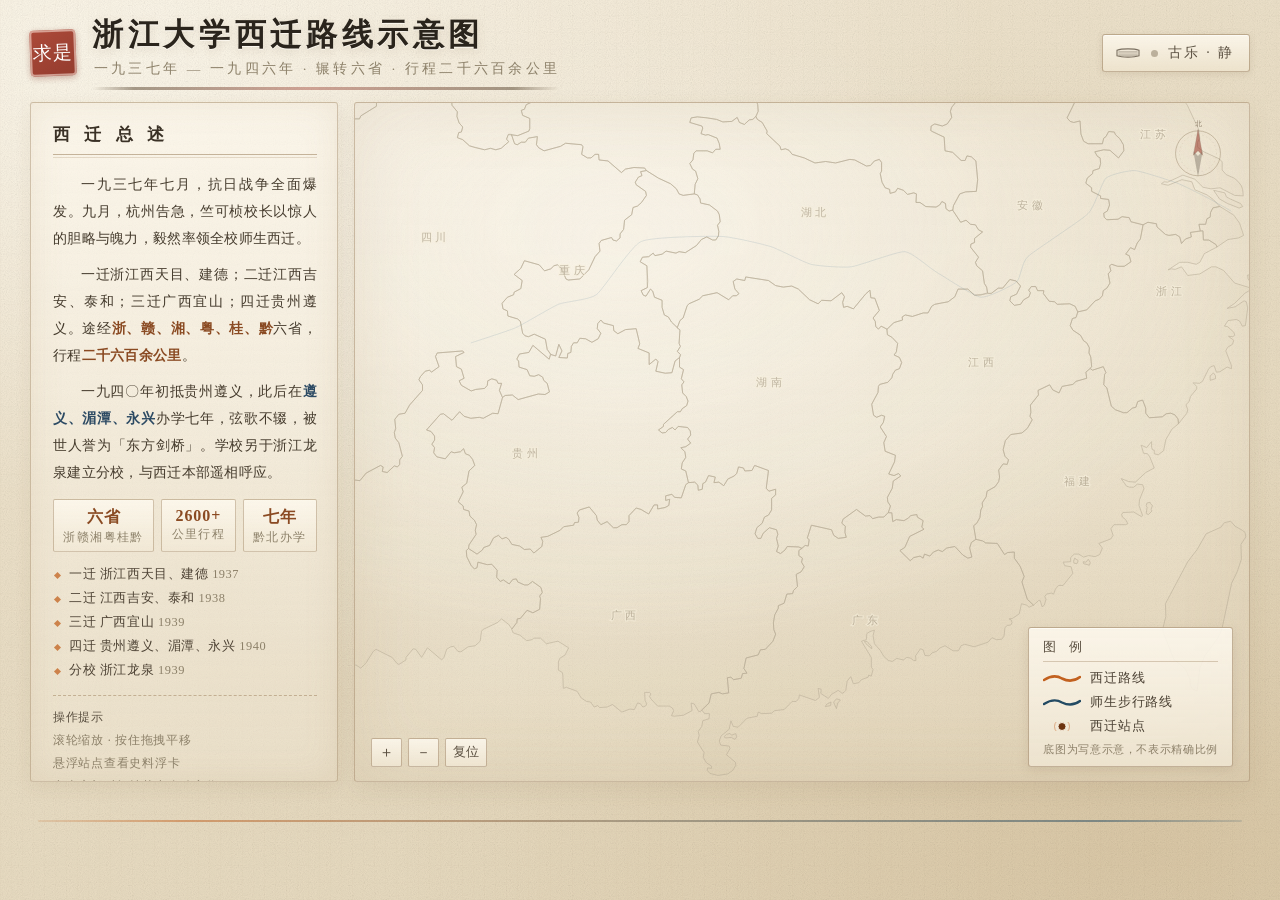
==== commit 267d6375: "背景音乐改为厚重沧桑的古乐编制（古琴/箫/埙/编钟/大鼓/持续低音 + 卷积混响）" ====
--- a/zju-xijian/index.html
+++ b/zju-xijian/index.html
@@ -110,7 +110,7 @@
 }
 body.ready .title-rule{ transform:scaleX(1); }
 
-/* 右上：古琴音乐开关 */
+/* 右上：背景古乐开关 */
 .music-btn{
   flex:none; display:flex; align-items:center; gap:10px;
   padding:9px 15px 9px 12px;
@@ -474,13 +474,13 @@
       <div class="title-rule"></div>
     </div>
   </div>
-  <button class="music-btn" id="musicBtn" title="古琴背景音乐开关（默认静音）">
+  <button class="music-btn" id="musicBtn" title="背景古乐开关（默认静音）" aria-pressed="false">
     <svg class="qin" width="26" height="16" viewBox="0 0 26 16" aria-hidden="true">
       <path d="M2 5.2 C7 3.4 19 3.4 24 5.2 L24 10.8 C19 12.6 7 12.6 2 10.8 Z" fill="none" stroke="currentColor" stroke-width="1.1"/>
       <path d="M3.4 6.4 H22.6 M3.2 7.8 H22.8 M3.2 9.2 H22.8 M3.6 10.4 H22.4" stroke="currentColor" stroke-width=".55" opacity=".75"/>
     </svg>
     <span class="dot"></span>
-    <span id="musicLabel">琴音 · 静</span>
+    <span id="musicLabel">古乐 · 静</span>
   </button>
 </header>
 
@@ -609,7 +609,7 @@
  *   §7  流动光点粒子
  *   §8  缩放、平移、视图动画
  *   §9  史料浮卡
- *   §10 古琴背景音乐（WebAudio 合成，默认静音）
+ *   §10 背景古乐（WebAudio 实时合成，默认静音）
  * ========================================================================== */
 
 /* =============================================================================
@@ -1938,29 +1938,107 @@
 window.addEventListener("resize", () => { if (card.classList.contains("show")) placeCard(); });
 
 /* =============================================================================
- * §10  古琴背景音乐（WebAudio 合成 · 默认静音 · 轻柔悠远）
+ * §10  背景古乐（WebAudio 实时合成 · 默认静音）
  * -----------------------------------------------------------------------------
- * 以 Karplus-Strong 拨弦算法合成古琴音色，取 G 宫五声音阶（宫商角徵羽），
- * 随机缓奏 + 延迟混响，音量压低，不干扰阅读。无需任何外部音频文件。
+ * 为什么是实时合成而不是现成录音：
+ *   页面公开托管在 GitHub Pages 上，直接嵌入受版权保护的录音有法律风险；
+ *   实时合成完全规避该问题，且保持零外部依赖、离线可用。
+ *
+ * 编制与音色（都指向"厚重沧桑"的听感）：
+ *   古琴    Karplus-Strong 拨弦，以低音区为主，偶带"走手音"滑音
+ *   箫      气声长音，慢起音 + 揉弦，苍凉
+ *   埙      空腔长音，更古拙
+ *   编钟    非谐分音加法合成，极长衰减，钟磬余韵
+ *   大鼓    低频击奏，为"厚重"打底
+ *   持续低音 两层微失谐正弦 + 五度，缓慢起伏，铺出历史的分量感
+ *
+ * 调式：D 羽调式（D F G A C，即 F 宫系统的羽音），小调色彩，沉郁而不悲戚。
+ * 织体：刻意稀疏、无节拍，留白占相当比例——空白本身也是沧桑感的一部分。
+ * 混响：程序生成脉冲响应 + ConvolverNode，真实厅堂余韵（尾音做暗化处理）。
+ * 音量全程压低，仅作背景，不干扰阅读。
  * ========================================================================== */
-const Guqin = (function(){
-  let ctx = null, master = null, wet = null, timer = null;
-  let playing = false, bufferCache = {};
-
-  /* G 宫五声：G A B D E，分布于两个八度 */
-  const SCALE = [98.00, 110.00, 123.47, 146.83, 164.81, 196.00, 220.00, 246.94, 293.66, 329.63, 392.00];
-  /* 落指权重：低音更常出现，营造沉静感 */
-  const WEIGHT = [3, 3, 2, 4, 3, 4, 3, 2, 2, 2, 1];
-
-  function makePluckBuffer(freq, dur){
-    const sr = ctx.sampleRate;
-    const N  = Math.floor(sr * dur);
+const Music = (function(){
+  let ctx = null, master = null, dry = null, wet = null, verb = null;
+  let timer = null, drone = null, noiseBuf = null, playing = false;
+  const pluckCache = {};
+
+  /* ---- 音阶与骨架音 ---- */
+  /* D 羽调式，跨三个八度；低音权重更高，制造沉坠感 */
+  const SCALE  = [73.42, 87.31, 98.00, 110.00, 130.81,
+                  146.83, 174.61, 196.00, 220.00, 261.63,
+                  293.66, 349.23, 392.00, 440.00, 523.25];
+  const WEIGHT = [ 4, 3, 4, 3, 2,
+                   5, 4, 4, 3, 2,
+                   2, 1, 2, 1, 1 ];
+  /* 骨架音：整曲反复回到这几个音，避免随机堆砌导致的散乱 */
+  const PILLAR = [73.42, 98.00, 110.00, 130.81, 146.83, 174.61];
+  const XIAO_SET  = [146.83, 174.61, 196.00, 220.00, 261.63, 293.66];
+  const XUN_SET   = [110.00, 130.81, 146.83, 174.61];
+
+  function pick(arr){ return arr[(Math.random() * arr.length) | 0]; }
+  function pickNote(){
+    let total = 0;
+    for (let i = 0; i < WEIGHT.length; i++) total += WEIGHT[i];
+    let r = Math.random() * total;
+    for (let i = 0; i < WEIGHT.length; i++){ r -= WEIGHT[i]; if (r <= 0) return SCALE[i]; }
+    return SCALE[0];
+  }
+
+  /* ---- 路由：所有音源统一经此进入干声与混响 ---- */
+  function route(node, pan){
+    let out = node;
+    if (ctx.createStereoPanner){
+      const p = ctx.createStereoPanner();
+      p.pan.value = pan || 0;
+      node.connect(p);
+      out = p;
+    }
+    out.connect(dry);
+    out.connect(verb);
+  }
+
+  /* ---- 脉冲响应：噪声 × 指数衰减，再过一阶低通使尾音变暗 ---- */
+  function makeIR(seconds, decay, dark){
+    const sr = ctx.sampleRate, len = Math.floor(sr * seconds);
+    const buf = ctx.createBuffer(2, len, sr);
+    let peak = 0;
+    for (let ch = 0; ch < 2; ch++){
+      const d = buf.getChannelData(ch);
+      let lp = 0;
+      for (let i = 0; i < len; i++){
+        const t = i / len;
+        const n = (Math.random() * 2 - 1) * Math.pow(1 - t, decay);
+        lp += (n - lp) * dark;
+        d[i] = lp;
+        const a = Math.abs(lp);
+        if (a > peak) peak = a;
+      }
+    }
+    if (peak > 0) for (let ch = 0; ch < 2; ch++){
+      const d = buf.getChannelData(ch);
+      for (let i = 0; i < len; i++) d[i] /= peak;   // 归一化，便于用固定湿声增益
+    }
+    return buf;
+  }
+
+  function noise(){
+    if (noiseBuf) return noiseBuf;
+    const sr = ctx.sampleRate, len = Math.floor(sr * 2);
+    noiseBuf = ctx.createBuffer(1, len, sr);
+    const d = noiseBuf.getChannelData(0);
+    for (let i = 0; i < len; i++) d[i] = Math.random() * 2 - 1;
+    return noiseBuf;
+  }
+
+  /* ---- 古琴：Karplus-Strong 拨弦 ---- */
+  function pluckBuffer(freq, dur){
+    const sr = ctx.sampleRate, N = Math.floor(sr * dur);
     const buf = ctx.createBuffer(1, N, sr);
     const d = buf.getChannelData(0);
     const period = Math.max(2, Math.round(sr / freq));
     const ring = new Float32Array(period);
     for (let i = 0; i < period; i++) ring[i] = Math.random() * 2 - 1;
-    /* 环形缓冲先做一次平滑，去掉噪声毛刺，使起音更接近丝弦 */
+    /* 三次平滑去毛刺，使起音更接近丝弦而非噪声 */
     for (let pass = 0; pass < 3; pass++){
       let prev = ring[period - 1];
       for (let i = 0; i < period; i++){
@@ -1969,88 +2047,237 @@
         prev = cur;
       }
     }
+    /* 低音弦更沉，阻尼更小、余韵更长 */
+    const damp = freq < 160 ? 0.9976 : 0.9963;
     let idx = 0;
-    const damp = 0.9955;
     for (let i = 0; i < N; i++){
-      const cur = ring[idx];
-      const nxt = ring[(idx + 1) % period];
+      const cur = ring[idx], nxt = ring[(idx + 1) % period];
       ring[idx] = (cur + nxt) * 0.5 * damp;
       d[i] = cur;
       idx = (idx + 1) % period;
     }
-    /* 整体包络：缓起微亮、长尾渐弱 */
     for (let i = 0; i < N; i++){
       const x = i / N;
-      const atk = Math.min(1, x / 0.012);
-      const dec = Math.exp(-3.1 * x);
-      d[i] *= atk * dec;
+      d[i] *= Math.min(1, x / 0.010) * Math.exp(-2.6 * x);
     }
     return buf;
   }
 
-  function pluck(freq, when, gainVal, pan){
+  /** bend 为"走手音"下滑幅度，如 0.05 表示音高下滑 5% */
+  function qin(freq, when, gainVal, pan, bend){
     const key = freq.toFixed(2);
-    if (!bufferCache[key]) bufferCache[key] = makePluckBuffer(freq, 4.2);
+    if (!pluckCache[key]) pluckCache[key] = pluckBuffer(freq, 5.0);
     const src = ctx.createBufferSource();
-    src.buffer = bufferCache[key];
+    src.buffer = pluckCache[key];
+    if (bend){
+      src.playbackRate.setValueAtTime(1, when);
+      src.playbackRate.linearRampToValueAtTime(1 - bend, when + 1.1);
+    }
     const g = ctx.createGain();
     g.gain.value = gainVal;
     const lp = ctx.createBiquadFilter();
-    lp.type = "lowpass"; lp.frequency.value = 2600; lp.Q.value = 0.6;
-    const p = ctx.createStereoPanner ? ctx.createStereoPanner() : null;
-    if (p) p.pan.value = pan || 0;
-
-    src.connect(g); g.connect(lp);
-    if (p){ lp.connect(p); p.connect(master); p.connect(wet); }
-    else  { lp.connect(master); lp.connect(wet); }
+    lp.type = "lowpass";
+    lp.frequency.value = freq < 200 ? 1500 : 2500;
+    lp.Q.value = 0.5;
+    src.connect(g); g.connect(lp); route(lp, pan);
     src.start(when);
   }
 
-  function pickNote(){
-    let total = 0;
-    for (let i = 0; i < SCALE.length; i++) total += WEIGHT[i];
-    let r = Math.random() * total;
-    for (let i = 0; i < SCALE.length; i++){
-      r -= WEIGHT[i];
-      if (r <= 0) return SCALE[i];
+  /* ---- 箫：气声长音 ---- */
+  function xiao(freq, when, dur, gainVal, pan){
+    const g = ctx.createGain();
+    g.gain.setValueAtTime(0, when);
+    g.gain.linearRampToValueAtTime(gainVal, when + dur * 0.28);
+    g.gain.setValueAtTime(gainVal, when + dur * 0.60);
+    g.gain.exponentialRampToValueAtTime(0.0008, when + dur);
+
+    const o1 = ctx.createOscillator(); o1.type = "sine"; o1.frequency.value = freq;
+    const vib = ctx.createOscillator(); vib.frequency.value = 4.3 + Math.random() * 0.9;
+    const vibG = ctx.createGain(); vibG.gain.value = freq * 0.006;
+    vib.connect(vibG); vibG.connect(o1.frequency);
+
+    /* 高八度泛音，添"竹"的质感 */
+    const o2 = ctx.createOscillator(); o2.type = "sine"; o2.frequency.value = freq * 2;
+    const g2 = ctx.createGain(); g2.gain.value = 0.11;
+
+    /* 气声：带通噪声 */
+    const br = ctx.createBufferSource(); br.buffer = noise(); br.loop = true;
+    const bp = ctx.createBiquadFilter();
+    bp.type = "bandpass"; bp.frequency.value = freq * 1.7; bp.Q.value = 1.1;
+    const bg = ctx.createGain(); bg.gain.value = 0.055;
+
+    o1.connect(g); o2.connect(g2); g2.connect(g);
+    br.connect(bp); bp.connect(bg); bg.connect(g);
+    route(g, pan);
+
+    const stop = when + dur + 0.12;
+    [o1, o2, vib, br].forEach(n => { n.start(when); n.stop(stop); });
+  }
+
+  /* ---- 埙：空腔长音，比箫更古拙、更闷 ---- */
+  function xun(freq, when, dur, gainVal, pan){
+    const g = ctx.createGain();
+    g.gain.setValueAtTime(0, when);
+    g.gain.linearRampToValueAtTime(gainVal, when + dur * 0.34);
+    g.gain.setValueAtTime(gainVal, when + dur * 0.58);
+    g.gain.exponentialRampToValueAtTime(0.0008, when + dur);
+
+    const o1 = ctx.createOscillator(); o1.type = "sine"; o1.frequency.value = freq;
+    const o3 = ctx.createOscillator(); o3.type = "sine"; o3.frequency.value = freq * 3;
+    const g3 = ctx.createGain(); g3.gain.value = 0.09;
+    const vib = ctx.createOscillator(); vib.frequency.value = 3.4 + Math.random() * 0.6;
+    const vibG = ctx.createGain(); vibG.gain.value = freq * 0.008;
+    vib.connect(vibG); vibG.connect(o1.frequency);
+
+    o1.connect(g); o3.connect(g3); g3.connect(g);
+    route(g, pan);
+    const stop = when + dur + 0.12;
+    [o1, o3, vib].forEach(n => { n.start(when); n.stop(stop); });
+  }
+
+  /* ---- 编钟：非谐分音 + 极长衰减 ---- */
+  function bell(freq, when, gainVal, pan){
+    const R = [1, 2.00, 2.76, 4.07, 5.43, 8.21];
+    const A = [1, 0.52, 0.40, 0.24, 0.15, 0.08];
+    const D = [8.0, 5.6, 4.2, 3.0, 2.0, 1.2];
+    for (let i = 0; i < R.length; i++){
+      const o = ctx.createOscillator();
+      o.type = "sine"; o.frequency.value = freq * R[i];
+      const g = ctx.createGain();
+      g.gain.setValueAtTime(0, when);
+      g.gain.linearRampToValueAtTime(gainVal * A[i], when + 0.006);
+      g.gain.exponentialRampToValueAtTime(0.0006, when + D[i]);
+      o.connect(g); route(g, pan);
+      o.start(when); o.stop(when + D[i] + 0.1);
     }
-    return SCALE[0];
-  }
-
-  /* 一句：单音居多，偶尔双音（撮）或泛音 */
+  }
+
+  /* ---- 大鼓：低频击奏，音高快速下坠 ---- */
+  function drum(when, gainVal){
+    const o = ctx.createOscillator(); o.type = "sine";
+    o.frequency.setValueAtTime(98, when);
+    o.frequency.exponentialRampToValueAtTime(43, when + 0.34);
+    const g = ctx.createGain();
+    g.gain.setValueAtTime(0, when);
+    g.gain.linearRampToValueAtTime(gainVal, when + 0.008);
+    g.gain.exponentialRampToValueAtTime(0.0006, when + 0.9);
+    o.connect(g); route(g, 0);
+    o.start(when); o.stop(when + 0.95);
+  }
+
+  /* ---- 持续低音：缓慢起伏的"地音" ---- */
+  function startDrone(){
+    if (drone) return;
+    const t = ctx.currentTime;
+    const g = ctx.createGain();
+    g.gain.setValueAtTime(0, t);
+    g.gain.linearRampToValueAtTime(0.115, t + 7);      // 极慢淡入
+
+    const lp = ctx.createBiquadFilter();
+    lp.type = "lowpass"; lp.frequency.value = 340;
+
+    const o1 = ctx.createOscillator(); o1.type = "sine"; o1.frequency.value = 73.42;        // D2
+    const o2 = ctx.createOscillator(); o2.type = "sine"; o2.frequency.value = 73.42 * 1.004; // 微失谐→缓慢拍频
+    const o5 = ctx.createOscillator(); o5.type = "sine"; o5.frequency.value = 110.00;        // A2 五度
+    const g5 = ctx.createGain(); g5.gain.value = 0.26;
+
+    const lfo = ctx.createOscillator(); lfo.frequency.value = 0.05;
+    const lfoG = ctx.createGain(); lfoG.gain.value = 0.03;
+    lfo.connect(lfoG); lfoG.connect(g.gain);
+
+    o1.connect(lp); o2.connect(lp); o5.connect(g5); g5.connect(lp);
+    lp.connect(g); route(g, 0);
+    [o1, o2, o5, lfo].forEach(o => o.start());
+    drone = { g: g, lfoG: lfoG, nodes: [o1, o2, o5, lfo] };
+  }
+
+  function stopDrone(){
+    if (!drone) return;
+    const d = drone, t = ctx.currentTime;
+    drone = null;
+    try { d.lfoG.disconnect(); } catch (e){}       // 先断开起伏，否则淡出后仍有余音
+    d.g.gain.cancelScheduledValues(t);
+    d.g.gain.setValueAtTime(d.g.gain.value, t);
+    d.g.gain.linearRampToValueAtTime(0, t + 3.2);
+    d.nodes.forEach(o => { try { o.stop(t + 3.6); } catch (e){} });
+  }
+
+  /* ---- 织体：稀疏事件，留白占相当比例 ---- */
+  function qinEvent(t){
+    const f = pickNote();
+    qin(f, t, 0.30 + Math.random() * 0.14, (Math.random() - 0.5) * 0.55,
+        Math.random() < 0.3 ? 0.03 + Math.random() * 0.03 : 0);
+    /* 偶尔跟一个上方五度的散音（撮） */
+    if (Math.random() < 0.42){
+      qin(f * 1.5, t + 0.30 + Math.random() * 0.35, 0.17, (Math.random() - 0.5) * 0.55, 0);
+    }
+  }
+
+  function xiaoEvent(t){
+    const f = pick(XIAO_SET);
+    const dur = 3.6 + Math.random() * 3.0;
+    xiao(f, t, dur, 0.15, (Math.random() - 0.5) * 0.5);
+    if (Math.random() < 0.45){                       // 下方五度叠入，加厚
+      xiao(f / 1.5, t + 1.4 + Math.random(), dur * 0.85, 0.10, (Math.random() - 0.5) * 0.5);
+    }
+  }
+
+  function xunEvent(t){
+    const f = pick(XUN_SET);
+    xun(f, t, 3.0 + Math.random() * 2.2, 0.13, (Math.random() - 0.5) * 0.4);
+  }
+
+  /** 慢板下行短句：古琴三音，苍凉骨架 */
+  function motif(t){
+    const seq = [293.66, 261.63, 220.00, 174.61, 146.83];
+    const start = 1 + ((Math.random() * 3) | 0);
+    let when = t;
+    for (let i = 0; i < 3; i++){
+      const f = seq[Math.min(start + i, seq.length - 1)];
+      qin(f, when, 0.26 - i * 0.04, (i - 1) * 0.25, i === 2 ? 0.05 : 0);
+      when += 0.95 + Math.random() * 0.55;
+    }
+  }
+
   function phrase(){
     if (!playing) return;
-    const now = ctx.currentTime + 0.05;
-    const base = pickNote();
-    pluck(base, now, 0.5 + Math.random() * 0.2, (Math.random() - 0.5) * 0.6);
-    const roll = Math.random();
-    if (roll > 0.66){
-      pluck(pickNote() * (Math.random() > 0.6 ? 2 : 1), now + 0.34 + Math.random() * 0.3, 0.28, (Math.random() - 0.5) * 0.6);
-    } else if (roll > 0.42){
-      pluck(base * 2, now + 0.42 + Math.random() * 0.5, 0.16, (Math.random() - 0.5) * 0.5);
-    }
-    const gap = (2.5 + Math.random() * 2.3) * 1000;
-    timer = setTimeout(phrase, gap);
-  }
-
+    const t = ctx.currentTime + 0.06;
+    const r = Math.random();
+    if      (r < 0.12) motif(t);
+    else if (r < 0.46) qinEvent(t);
+    else if (r < 0.63) xiaoEvent(t);
+    else if (r < 0.72) xunEvent(t);
+    else if (r < 0.77) bell(146.83, t, 0.17, 0);                 // 编钟，至疏至重
+    else if (r < 0.82) drum(t, 0.26);                            // 大鼓
+    /* 其余 18% 留白 */
+    timer = setTimeout(phrase, (2800 + Math.random() * 6200));
+  }
+
+  /* ---- 初始化 ---- */
   function init(){
     if (ctx) return;
     const AC = window.AudioContext || window.webkitAudioContext;
     if (!AC) return;
     ctx = new AC();
+
     master = ctx.createGain();
     master.gain.value = 0;
-    /* 简易延迟混响：制造厅堂余韵 */
-    const delay = ctx.createDelay(1.5);
-    delay.delayTime.value = 0.34;
-    const fb = ctx.createGain(); fb.gain.value = 0.34;
-    const wl = ctx.createBiquadFilter(); wl.type = "lowpass"; wl.frequency.value = 1600;
-    wet = ctx.createGain(); wet.gain.value = 0.5;
-    wet.connect(delay); delay.connect(wl); wl.connect(fb); fb.connect(delay);
-    wl.connect(master);
+
+    dry = ctx.createGain(); dry.gain.value = 0.72;
+    wet = ctx.createGain(); wet.gain.value = 0.85;
+    verb = ctx.createConvolver();
+    verb.buffer = makeIR(4.0, 2.6, 0.30);     // 4 秒厅堂，尾音偏暗
+
+    verb.connect(wet); wet.connect(master);
+    dry.connect(master);
+
+    /* 收尾：压缩器防削顶 + 低通去掉刺耳高频，整体更温厚 */
+    const comp = ctx.createDynamicsCompressor();
+    comp.threshold.value = -20; comp.knee.value = 14; comp.ratio.value = 3;
+    comp.attack.value = 0.012; comp.release.value = 0.45;
     const outlp = ctx.createBiquadFilter();
-    outlp.type = "lowpass"; outlp.frequency.value = 3400;
-    master.connect(outlp); outlp.connect(ctx.destination);
+    outlp.type = "lowpass"; outlp.frequency.value = 4200;
+    master.connect(comp); comp.connect(outlp); outlp.connect(ctx.destination);
   }
 
   function setVolume(v, ramp){
@@ -2069,13 +2296,15 @@
       if (ctx.state === "suspended") ctx.resume();
       if (!playing){
         playing = true;
-        setVolume(0.1, 1.6);          // 音量压低，仅作背景
+        setVolume(0.15, 2.4);            // 音量压低，仅作背景
+        startDrone();
         clearTimeout(timer);
-        phrase();
+        timer = setTimeout(phrase, 1400);  // 先让地音铺开再起音
       } else {
         playing = false;
         clearTimeout(timer);
-        setVolume(0, 1.1);
+        stopDrone();
+        setVolume(0, 1.8);
       }
       return playing;
     }
@@ -2084,11 +2313,11 @@
 
 const musicBtn = $("#musicBtn"), musicLabel = $("#musicLabel");
 musicBtn.addEventListener("click", () => {
-  const on = Guqin.toggle();
+  const on = Music.toggle();
   musicBtn.classList.toggle("on", on);
   musicBtn.classList.toggle("off", !on);
-  musicLabel.textContent = on ? "琴音 · 鸣" : "琴音 · 静";
-  if (on){ /* 首次播放时顺带跳过入场动画，避免干扰 */ }
+  musicLabel.textContent = on ? "古乐 · 鸣" : "古乐 · 静";
+  musicBtn.setAttribute("aria-pressed", on ? "true" : "false");
 });
 
 /* =============================================================================
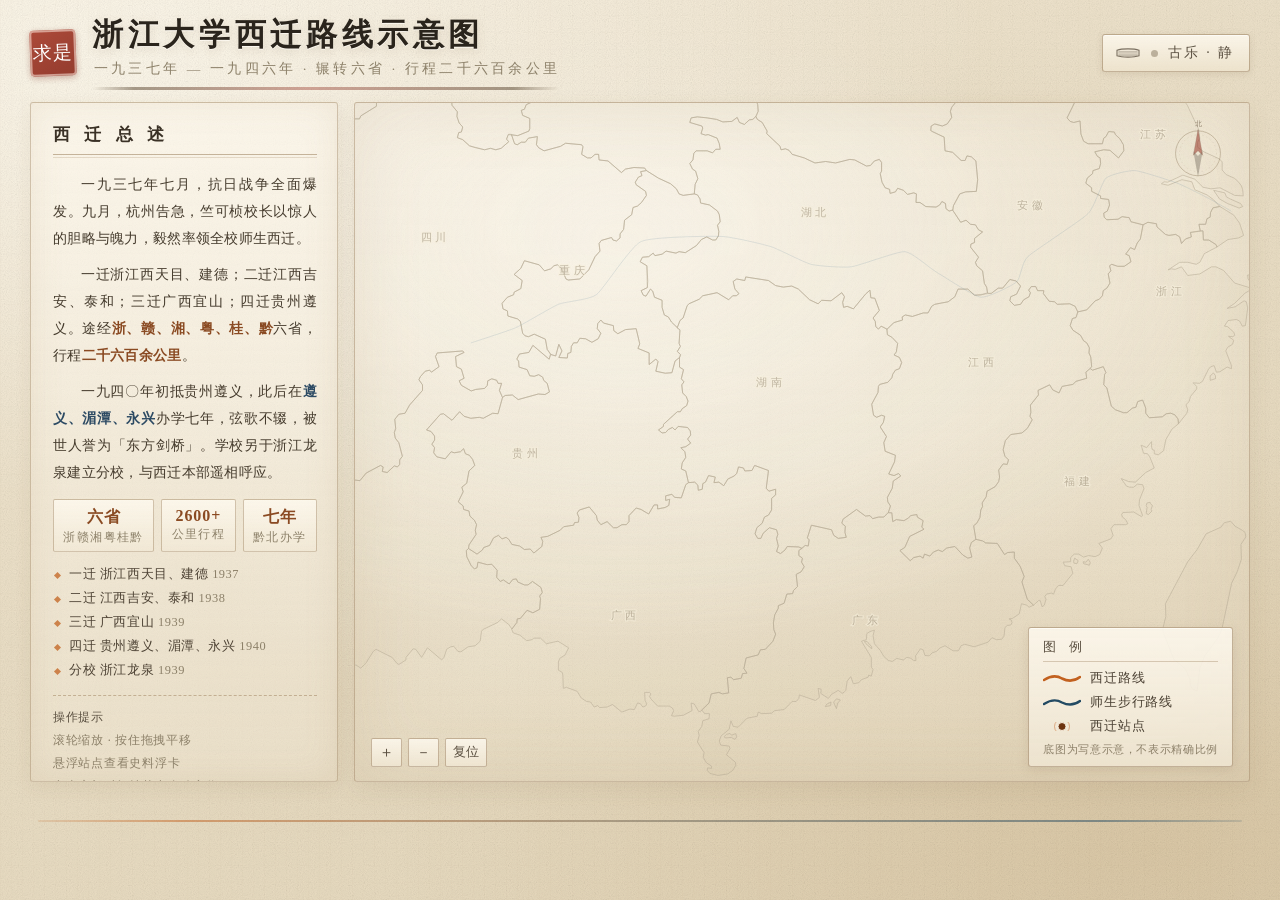
==== commit 624994b7: "背景音乐改为有旋律的弦乐编制：弦乐组主奏、四声部轮换、低音改为每句换根音的和声垫" ====
--- a/zju-xijian/index.html
+++ b/zju-xijian/index.html
@@ -1944,44 +1944,82 @@
  *   页面公开托管在 GitHub Pages 上，直接嵌入受版权保护的录音有法律风险；
  *   实时合成完全规避该问题，且保持零外部依赖、离线可用。
  *
- * 编制与音色（都指向"厚重沧桑"的听感）：
- *   古琴    Karplus-Strong 拨弦，以低音区为主，偶带"走手音"滑音
- *   箫      气声长音，慢起音 + 揉弦，苍凉
- *   埙      空腔长音，更古拙
- *   编钟    非谐分音加法合成，极长衰减，钟磬余韵
- *   大鼓    低频击奏，为"厚重"打底
- *   持续低音 两层微失谐正弦 + 五度，缓慢起伏，铺出历史的分量感
+ * 编织思路（要有旋律、要厚重沧桑、不要长铺低音）：
+ *   弦乐（主旋律）  三把微失谐锯齿波 + 低通缓慢开合 + 延迟揉弦，如提琴组
+ *   弦乐衬底        开放五度和声；根音每句更换、且只盖住乐句前半，
+ *                   低音是"在走"的和声进行，而非从头到尾的持续音
+ *   古琴            拨弦点缀与句尾应答，并轮换着接过整句旋律
+ *   箫 / 埙         色彩声部
+ *   编钟 / 大鼓     极疏的重音，给"厚重"压舱
  *
- * 调式：D 羽调式（D F G A C，即 F 宫系统的羽音），小调色彩，沉郁而不悲戚。
- * 织体：刻意稀疏、无节拍，留白占相当比例——空白本身也是沧桑感的一部分。
- * 混响：程序生成脉冲响应 + ConvolverNode，真实厅堂余韵（尾音做暗化处理）。
+ * 调式：D 羽调式（D F G A C），小调色彩，沉郁而不悲戚。
+ * 织体：以"乐句"为单位连续推进，每句约 13–18 秒，句间留 2.5–5 秒呼吸。
+ *       主奏声部按固定循环轮换（弦乐→古琴→低音弦乐→弦乐→箫→低音弦乐），
+ *       既保证旋律不断，又避免单一音色从头到尾。
+ * 混响：程序生成脉冲响应 + ConvolverNode，尾音做暗化处理。
  * 音量全程压低，仅作背景，不干扰阅读。
  * ========================================================================== */
 const Music = (function(){
   let ctx = null, master = null, dry = null, wet = null, verb = null;
-  let timer = null, drone = null, noiseBuf = null, playing = false;
+  let timer = null, noiseBuf = null, playing = false;
+  let phraseIdx = 0, voiceIdx = 0;
   const pluckCache = {};
-
-  /* ---- 音阶与骨架音 ---- */
-  /* D 羽调式，跨三个八度；低音权重更高，制造沉坠感 */
+  const live = new Set();          // 在发音的源节点，便于关闭时立刻止声
+
+  const midiToFreq = m => 440 * Math.pow(2, (m - 69) / 12);
+
+  /* ---- 音阶与素材 ---- */
+  /* D 羽调式，跨三个八度 */
   const SCALE  = [73.42, 87.31, 98.00, 110.00, 130.81,
                   146.83, 174.61, 196.00, 220.00, 261.63,
                   293.66, 349.23, 392.00, 440.00, 523.25];
   const WEIGHT = [ 4, 3, 4, 3, 2,
                    5, 4, 4, 3, 2,
                    2, 1, 2, 1, 1 ];
-  /* 骨架音：整曲反复回到这几个音，避免随机堆砌导致的散乱 */
+  /* 骨架低音（Hz）：D2 F2 G2 A2 C3 D3 —— 兼作和声垫根音 */
   const PILLAR = [73.42, 98.00, 110.00, 130.81, 146.83, 174.61];
   const XIAO_SET  = [146.83, 174.61, 196.00, 220.00, 261.63, 293.66];
   const XUN_SET   = [110.00, 130.81, 146.83, 174.61];
 
+  /* 乐句素材：[MIDI 音高, 拍数]。级进为主、偶有跳进，句尾多落在羽音或商音 */
+  const PHRASES = [
+    /* 起承转合：上行至羽音再落回 */
+    [[62,1.6],[65,1.2],[67,1.2],[69,2.4],[67,1.2],[65,1.2],[62,1.8],[57,2.6]],
+    /* 低回：中低音区盘旋 */
+    [[57,1.6],[60,1.4],[62,2.2],[65,2.8],[62,1.4],[60,1.6],[57,3.0]],
+    /* 叹息：先扬后抑 */
+    [[69,2.0],[67,1.4],[65,1.6],[62,2.2],[60,1.6],[62,3.0]],
+    /* 高起直落 */
+    [[74,1.8],[72,1.4],[69,1.6],[67,1.6],[65,2.0],[62,3.2]],
+    /* 五度跳进，开阔 */
+    [[50,2.0],[57,2.0],[62,2.2],[65,2.4],[62,1.6],[57,2.8]]
+  ];
+  /* 和声垫根音（MIDI）：D2 F2 G2 A2 C3，权重偏向主音与属音 */
+  const PAD_ROOTS = [38, 41, 43, 45, 48];
+  const PAD_W     = [ 5,  2,  2,  4,  1];
+  /* 主奏轮换循环 */
+  const VOICE_CYCLE = ["violin", "qin", "cello", "violin", "xiao", "cello"];
+
   function pick(arr){ return arr[(Math.random() * arr.length) | 0]; }
-  function pickNote(){
+  function pickWeighted(items, weights){
     let total = 0;
-    for (let i = 0; i < WEIGHT.length; i++) total += WEIGHT[i];
+    for (let i = 0; i < weights.length; i++) total += weights[i];
     let r = Math.random() * total;
-    for (let i = 0; i < WEIGHT.length; i++){ r -= WEIGHT[i]; if (r <= 0) return SCALE[i]; }
-    return SCALE[0];
+    for (let i = 0; i < items.length; i++){ r -= weights[i]; if (r <= 0) return items[i]; }
+    return items[0];
+  }
+
+  /* ---- 注册在发音的源节点：关闭时立刻止声，避免残留尾音串到下次播放 ---- */
+  function reg(n){
+    live.add(n);
+    n.onended = function(){ live.delete(n); };
+    return n;
+  }
+  function killLive(){
+    if (!ctx) return;
+    const t = ctx.currentTime;
+    live.forEach(n => { try { n.stop(t + 0.04); } catch (e){} });
+    live.clear();
   }
 
   /* ---- 路由：所有音源统一经此进入干声与混响 ---- */
@@ -2016,7 +2054,7 @@
     }
     if (peak > 0) for (let ch = 0; ch < 2; ch++){
       const d = buf.getChannelData(ch);
-      for (let i = 0; i < len; i++) d[i] /= peak;   // 归一化，便于用固定湿声增益
+      for (let i = 0; i < len; i++) d[i] /= peak;
     }
     return buf;
   }
@@ -2028,6 +2066,57 @@
     const d = noiseBuf.getChannelData(0);
     for (let i = 0; i < len; i++) d[i] = Math.random() * 2 - 1;
     return noiseBuf;
+  }
+
+  /* ---- 弦乐：三把微失谐锯齿 + 低通开合 + 延迟揉弦 ---- */
+  function strings(freq, when, dur, gainVal, pan, bright){
+    if (!(gainVal > 0) || !(dur > 0.05)) return;
+    const atk = Math.min(1.0, dur * 0.22);
+    const rel = Math.min(2.2, dur * 0.40);
+    const g = ctx.createGain();
+    g.gain.setValueAtTime(0, when);
+    g.gain.linearRampToValueAtTime(gainVal, when + atk);
+    g.gain.setValueAtTime(gainVal, when + Math.max(atk + 0.01, dur - rel));
+    g.gain.linearRampToValueAtTime(0, when + dur);
+
+    /* 低通随起音打开、收尾变暗，模拟弓压与呼吸 */
+    const lp = ctx.createBiquadFilter();
+    lp.type = "lowpass";
+    lp.Q.value = 0.7;
+    const open = Math.min(7000, freq * (bright || 2.0));
+    lp.frequency.setValueAtTime(Math.max(180, freq * 1.1), when);
+    lp.frequency.linearRampToValueAtTime(open, when + atk + 0.45);
+    lp.frequency.linearRampToValueAtTime(Math.max(200, freq * 1.3), when + dur);
+
+    const gains = [0.34, 0.5, 0.34];
+    const dets  = [-7, 0, 7];
+    const oscs = [];
+    for (let i = 0; i < 3; i++){
+      const o = ctx.createOscillator();
+      o.type = "sawtooth";
+      o.frequency.value = freq;
+      o.detune.value = dets[i];
+      const og = ctx.createGain();
+      og.gain.value = gains[i];
+      o.connect(og); og.connect(lp);
+      oscs.push(o);
+    }
+
+    /* 延迟揉弦：起音后才进来，更像人拉 */
+    const vib = ctx.createOscillator();
+    vib.frequency.value = 4.7 + Math.random() * 0.8;
+    const vibG = ctx.createGain();
+    vibG.gain.setValueAtTime(0, when);
+    vibG.gain.linearRampToValueAtTime(freq * 0.0042, when + Math.min(1.5, dur * 0.42));
+    vib.connect(vibG);
+    vibG.connect(oscs[0].frequency);
+    vibG.connect(oscs[1].frequency);
+
+    lp.connect(g); route(g, pan);
+    const stopAt = when + dur + 0.12;
+    oscs.forEach(o => { reg(o).start(when); o.stop(stopAt); });
+    reg(vib).start(when);
+    vib.stop(stopAt);
   }
 
   /* ---- 古琴：Karplus-Strong 拨弦 ---- */
@@ -2038,7 +2127,6 @@
     const period = Math.max(2, Math.round(sr / freq));
     const ring = new Float32Array(period);
     for (let i = 0; i < period; i++) ring[i] = Math.random() * 2 - 1;
-    /* 三次平滑去毛刺，使起音更接近丝弦而非噪声 */
     for (let pass = 0; pass < 3; pass++){
       let prev = ring[period - 1];
       for (let i = 0; i < period; i++){
@@ -2047,7 +2135,6 @@
         prev = cur;
       }
     }
-    /* 低音弦更沉，阻尼更小、余韵更长 */
     const damp = freq < 160 ? 0.9976 : 0.9963;
     let idx = 0;
     for (let i = 0; i < N; i++){
@@ -2080,7 +2167,7 @@
     lp.frequency.value = freq < 200 ? 1500 : 2500;
     lp.Q.value = 0.5;
     src.connect(g); g.connect(lp); route(lp, pan);
-    src.start(when);
+    reg(src).start(when);
   }
 
   /* ---- 箫：气声长音 ---- */
@@ -2096,11 +2183,9 @@
     const vibG = ctx.createGain(); vibG.gain.value = freq * 0.006;
     vib.connect(vibG); vibG.connect(o1.frequency);
 
-    /* 高八度泛音，添"竹"的质感 */
     const o2 = ctx.createOscillator(); o2.type = "sine"; o2.frequency.value = freq * 2;
     const g2 = ctx.createGain(); g2.gain.value = 0.11;
 
-    /* 气声：带通噪声 */
     const br = ctx.createBufferSource(); br.buffer = noise(); br.loop = true;
     const bp = ctx.createBiquadFilter();
     bp.type = "bandpass"; bp.frequency.value = freq * 1.7; bp.Q.value = 1.1;
@@ -2110,11 +2195,11 @@
     br.connect(bp); bp.connect(bg); bg.connect(g);
     route(g, pan);
 
-    const stop = when + dur + 0.12;
-    [o1, o2, vib, br].forEach(n => { n.start(when); n.stop(stop); });
-  }
-
-  /* ---- 埙：空腔长音，比箫更古拙、更闷 ---- */
+    const stopAt = when + dur + 0.12;
+    [o1, o2, vib, br].forEach(n => { reg(n).start(when); n.stop(stopAt); });
+  }
+
+  /* ---- 埙：空腔长音，比箫更古拙 ---- */
   function xun(freq, when, dur, gainVal, pan){
     const g = ctx.createGain();
     g.gain.setValueAtTime(0, when);
@@ -2131,15 +2216,15 @@
 
     o1.connect(g); o3.connect(g3); g3.connect(g);
     route(g, pan);
-    const stop = when + dur + 0.12;
-    [o1, o3, vib].forEach(n => { n.start(when); n.stop(stop); });
+    const stopAt = when + dur + 0.12;
+    [o1, o3, vib].forEach(n => { reg(n).start(when); n.stop(stopAt); });
   }
 
   /* ---- 编钟：非谐分音 + 极长衰减 ---- */
   function bell(freq, when, gainVal, pan){
     const R = [1, 2.00, 2.76, 4.07, 5.43, 8.21];
     const A = [1, 0.52, 0.40, 0.24, 0.15, 0.08];
-    const D = [8.0, 5.6, 4.2, 3.0, 2.0, 1.2];
+    const D = [7.0, 5.0, 3.8, 2.7, 1.8, 1.1];
     for (let i = 0; i < R.length; i++){
       const o = ctx.createOscillator();
       o.type = "sine"; o.frequency.value = freq * R[i];
@@ -2148,7 +2233,7 @@
       g.gain.linearRampToValueAtTime(gainVal * A[i], when + 0.006);
       g.gain.exponentialRampToValueAtTime(0.0006, when + D[i]);
       o.connect(g); route(g, pan);
-      o.start(when); o.stop(when + D[i] + 0.1);
+      reg(o).start(when); o.stop(when + D[i] + 0.1);
     }
   }
 
@@ -2162,95 +2247,72 @@
     g.gain.linearRampToValueAtTime(gainVal, when + 0.008);
     g.gain.exponentialRampToValueAtTime(0.0006, when + 0.9);
     o.connect(g); route(g, 0);
-    o.start(when); o.stop(when + 0.95);
-  }
-
-  /* ---- 持续低音：缓慢起伏的"地音" ---- */
-  function startDrone(){
-    if (drone) return;
-    const t = ctx.currentTime;
-    const g = ctx.createGain();
-    g.gain.setValueAtTime(0, t);
-    g.gain.linearRampToValueAtTime(0.115, t + 7);      // 极慢淡入
-
-    const lp = ctx.createBiquadFilter();
-    lp.type = "lowpass"; lp.frequency.value = 340;
-
-    const o1 = ctx.createOscillator(); o1.type = "sine"; o1.frequency.value = 73.42;        // D2
-    const o2 = ctx.createOscillator(); o2.type = "sine"; o2.frequency.value = 73.42 * 1.004; // 微失谐→缓慢拍频
-    const o5 = ctx.createOscillator(); o5.type = "sine"; o5.frequency.value = 110.00;        // A2 五度
-    const g5 = ctx.createGain(); g5.gain.value = 0.26;
-
-    const lfo = ctx.createOscillator(); lfo.frequency.value = 0.05;
-    const lfoG = ctx.createGain(); lfoG.gain.value = 0.03;
-    lfo.connect(lfoG); lfoG.connect(g.gain);
-
-    o1.connect(lp); o2.connect(lp); o5.connect(g5); g5.connect(lp);
-    lp.connect(g); route(g, 0);
-    [o1, o2, o5, lfo].forEach(o => o.start());
-    drone = { g: g, lfoG: lfoG, nodes: [o1, o2, o5, lfo] };
-  }
-
-  function stopDrone(){
-    if (!drone) return;
-    const d = drone, t = ctx.currentTime;
-    drone = null;
-    try { d.lfoG.disconnect(); } catch (e){}       // 先断开起伏，否则淡出后仍有余音
-    d.g.gain.cancelScheduledValues(t);
-    d.g.gain.setValueAtTime(d.g.gain.value, t);
-    d.g.gain.linearRampToValueAtTime(0, t + 3.2);
-    d.nodes.forEach(o => { try { o.stop(t + 3.6); } catch (e){} });
-  }
-
-  /* ---- 织体：稀疏事件，留白占相当比例 ---- */
-  function qinEvent(t){
-    const f = pickNote();
-    qin(f, t, 0.30 + Math.random() * 0.14, (Math.random() - 0.5) * 0.55,
-        Math.random() < 0.3 ? 0.03 + Math.random() * 0.03 : 0);
-    /* 偶尔跟一个上方五度的散音（撮） */
-    if (Math.random() < 0.42){
-      qin(f * 1.5, t + 0.30 + Math.random() * 0.35, 0.17, (Math.random() - 0.5) * 0.55, 0);
+    reg(o).start(when); o.stop(when + 0.95);
+  }
+
+  /* ---- 和声垫：开放五度，根音每句更换，且只盖住乐句前半 ---- */
+  function pad(rootMidi, when, dur, gainVal){
+    strings(midiToFreq(rootMidi),        when,          dur,          gainVal,        -0.24, 1.5);
+    strings(midiToFreq(rootMidi + 7),    when + 0.12,   dur - 0.12,   gainVal * 0.8,   0.24, 1.6);
+    if (Math.random() < 0.45)
+      strings(midiToFreq(rootMidi + 12), when + 0.28,   dur - 0.28,   gainVal * 0.42,  0,    1.7);
+  }
+
+  /* ---- 指挥：逐句推进，轮换主奏声部 ---- */
+  function conduct(){
+    if (!playing) return;
+    const base = ctx.currentTime + 0.08;
+    const ph = PHRASES[phraseIdx % PHRASES.length];
+    phraseIdx++;
+    const voice = VOICE_CYCLE[voiceIdx % VOICE_CYCLE.length];
+    voiceIdx++;
+
+    const BPS = 0.95;                      // 每拍秒数（慢板，但不拖）
+    let t = base, total = 0;
+    const notes = [];
+    for (const n of ph){
+      const d = n[1] * BPS;
+      notes.push({ m: n[0], t: t, d: d });
+      t += d;
+      total += d;
     }
-  }
-
-  function xiaoEvent(t){
-    const f = pick(XIAO_SET);
-    const dur = 3.6 + Math.random() * 3.0;
-    xiao(f, t, dur, 0.15, (Math.random() - 0.5) * 0.5);
-    if (Math.random() < 0.45){                       // 下方五度叠入，加厚
-      xiao(f / 1.5, t + 1.4 + Math.random(), dur * 0.85, 0.10, (Math.random() - 0.5) * 0.5);
+
+    /* 和声垫：只盖住乐句前半（约 70%），句尾留白，低音不铺满 */
+    if (Math.random() < 0.82){
+      const rootMidi = pickWeighted(PAD_ROOTS, PAD_W);
+      pad(rootMidi, base, total * 0.70 + 1.2, 0.052);
     }
-  }
-
-  function xunEvent(t){
-    const f = pick(XUN_SET);
-    xun(f, t, 3.0 + Math.random() * 2.2, 0.13, (Math.random() - 0.5) * 0.4);
-  }
-
-  /** 慢板下行短句：古琴三音，苍凉骨架 */
-  function motif(t){
-    const seq = [293.66, 261.63, 220.00, 174.61, 146.83];
-    const start = 1 + ((Math.random() * 3) | 0);
-    let when = t;
-    for (let i = 0; i < 3; i++){
-      const f = seq[Math.min(start + i, seq.length - 1)];
-      qin(f, when, 0.26 - i * 0.04, (i - 1) * 0.25, i === 2 ? 0.05 : 0);
-      when += 0.95 + Math.random() * 0.55;
+
+    /* 主旋律：按轮换到的声部演奏整句 */
+    const spread = () => (Math.random() - 0.5) * 0.4;
+    notes.forEach(n => {
+      const leg = n.d * 1.08;              // 略作连奏，避免颗粒断裂
+      if (voice === "violin"){
+        strings(midiToFreq(n.m), n.t, leg, 0.115, spread(), 2.7);
+      } else if (voice === "cello"){
+        strings(midiToFreq(n.m - 12), n.t, leg, 0.125, spread(), 1.9);
+      } else if (voice === "xiao"){
+        xiao(midiToFreq(n.m), n.t, Math.min(leg, n.d * 1.2), 0.125, spread());
+      } else {                             // 古琴
+        qin(midiToFreq(n.m), n.t, 0.24, spread(), Math.random() < 0.22 ? 0.04 : 0);
+      }
+    });
+
+    /* 古琴支声：与旋律错开的点缀，不是主导 */
+    if (voice !== "qin" && Math.random() < 0.42){
+      qin(midiToFreq(notes[0].m - 12), base + total * 0.52, 0.17, spread() * 0.8, 0.03);
     }
-  }
-
-  function phrase(){
-    if (!playing) return;
-    const t = ctx.currentTime + 0.06;
-    const r = Math.random();
-    if      (r < 0.12) motif(t);
-    else if (r < 0.46) qinEvent(t);
-    else if (r < 0.63) xiaoEvent(t);
-    else if (r < 0.72) xunEvent(t);
-    else if (r < 0.77) bell(146.83, t, 0.17, 0);                 // 编钟，至疏至重
-    else if (r < 0.82) drum(t, 0.26);                            // 大鼓
-    /* 其余 18% 留白 */
-    timer = setTimeout(phrase, (2800 + Math.random() * 6200));
+    /* 句尾应答 */
+    if (Math.random() < 0.30){
+      qin(pick(PILLAR) * 2, base + total + 0.35, 0.16, 0.28, 0.045);
+    }
+    /* 色彩与重音 */
+    if (Math.random() < 0.22) xun(pick(XUN_SET), base + total * 0.42, 3.2, 0.095, -0.2);
+    if (Math.random() < 0.10) bell(midiToFreq(38), base + 0.05, 0.125, 0);
+    if (Math.random() < 0.09) drum(base + 0.05, 0.19);
+
+    const gap = 2.5 + Math.random() * 3.0;   // 句间呼吸
+    timer = setTimeout(conduct, (total + gap) * 1000);
   }
 
   /* ---- 初始化 ---- */
@@ -2263,20 +2325,19 @@
     master = ctx.createGain();
     master.gain.value = 0;
 
-    dry = ctx.createGain(); dry.gain.value = 0.72;
-    wet = ctx.createGain(); wet.gain.value = 0.85;
+    dry = ctx.createGain(); dry.gain.value = 0.74;
+    wet = ctx.createGain(); wet.gain.value = 0.80;
     verb = ctx.createConvolver();
-    verb.buffer = makeIR(4.0, 2.6, 0.30);     // 4 秒厅堂，尾音偏暗
+    verb.buffer = makeIR(3.6, 2.5, 0.30);      // 3.6 秒厅堂，尾音偏暗
 
     verb.connect(wet); wet.connect(master);
     dry.connect(master);
 
-    /* 收尾：压缩器防削顶 + 低通去掉刺耳高频，整体更温厚 */
     const comp = ctx.createDynamicsCompressor();
     comp.threshold.value = -20; comp.knee.value = 14; comp.ratio.value = 3;
     comp.attack.value = 0.012; comp.release.value = 0.45;
     const outlp = ctx.createBiquadFilter();
-    outlp.type = "lowpass"; outlp.frequency.value = 4200;
+    outlp.type = "lowpass"; outlp.frequency.value = 4400;
     master.connect(comp); comp.connect(outlp); outlp.connect(ctx.destination);
   }
 
@@ -2296,15 +2357,15 @@
       if (ctx.state === "suspended") ctx.resume();
       if (!playing){
         playing = true;
-        setVolume(0.15, 2.4);            // 音量压低，仅作背景
-        startDrone();
+        phraseIdx = 0; voiceIdx = 0;
+        setVolume(0.20, 2.0);                 // 音量压低，仅作背景
         clearTimeout(timer);
-        timer = setTimeout(phrase, 1400);  // 先让地音铺开再起音
+        timer = setTimeout(conduct, 700);     // 短暂起手即入乐句
       } else {
         playing = false;
         clearTimeout(timer);
-        stopDrone();
-        setVolume(0, 1.8);
+        setVolume(0, 1.2);
+        setTimeout(killLive, 1300);           // 淡出后立刻止声，避免残留串音
       }
       return playing;
     }
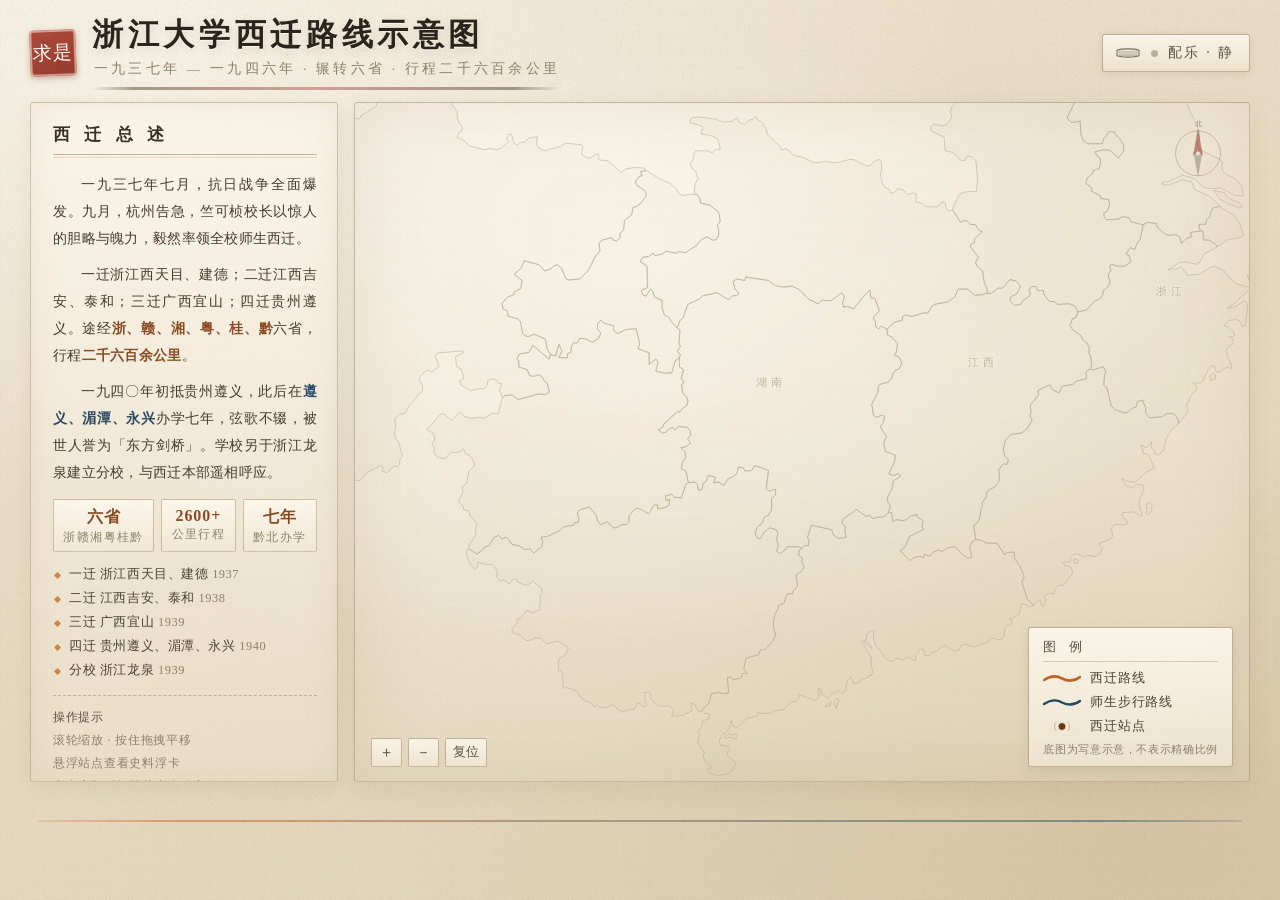
==== commit b9e3cfe4: "接入背景配乐 bgm.mp3（Mountains，已做无缝循环处理），合成古乐降为兜底" ====
--- a/zju-xijian/index.html
+++ b/zju-xijian/index.html
@@ -480,7 +480,7 @@
       <path d="M3.4 6.4 H22.6 M3.2 7.8 H22.8 M3.2 9.2 H22.8 M3.6 10.4 H22.4" stroke="currentColor" stroke-width=".55" opacity=".75"/>
     </svg>
     <span class="dot"></span>
-    <span id="musicLabel">古乐 · 静</span>
+    <span id="musicLabel">配乐 · 静</span>
   </button>
 </header>
 
@@ -593,6 +593,11 @@
     <div class="tl-nodes" id="tlNodes"></div>
   </div>
 </footer>
+
+<!-- 背景配乐。与页面同目录，按需流式加载，不影响首屏。
+     已做无缝循环处理（剪掉尾部静音 + 首尾交叉淡化），详见 tools/README.md。
+     若此文件缺失或无法播放，脚本会自动回落到内置的合成古乐。 -->
+<audio id="bgm" src="bgm.mp3" loop preload="auto"></audio>
 
 <script>
 "use strict";
@@ -1938,31 +1943,39 @@
 window.addEventListener("resize", () => { if (card.classList.contains("show")) placeCard(); });
 
 /* =============================================================================
- * §10  背景古乐（WebAudio 实时合成 · 默认静音）
+ * §10  合成古乐（WebAudio 实时合成 · 作为 bgm.mp3 的兜底）
+ * -----------------------------------------------------------------------------
+ * 注意：本模块现在**不是首选音源**。页面优先播放同目录的 bgm.mp3（见 §11），
+ *       只有在该文件缺失、被拦截或解码失败时才回落到这里的实时合成。
  * -----------------------------------------------------------------------------
  * 为什么是实时合成而不是现成录音：
  *   页面公开托管在 GitHub Pages 上，直接嵌入受版权保护的录音有法律风险；
  *   实时合成完全规避该问题，且保持零外部依赖、离线可用。
  *
- * 编织思路（要有旋律、要厚重沧桑、不要长铺低音）：
+ * 编织思路（连贯不断流、有旋律、厚重沧桑）：
  *   弦乐（主旋律）  三把微失谐锯齿波 + 低通缓慢开合 + 延迟揉弦，如提琴组
- *   弦乐衬底        开放五度和声；根音每句更换、且只盖住乐句前半，
- *                   低音是"在走"的和声进行，而非从头到尾的持续音
- *   古琴            拨弦点缀与句尾应答，并轮换着接过整句旋律
+ *   弦乐和声        开放五度，根音每句更换；约半数乐句在句中再换一次和弦，
+ *                   且前后句的和声相互交叠——低音始终在走动，不是长铺持续音
+ *   古琴            拨弦点缀与支声，并轮换着接过整句旋律
  *   箫 / 埙         色彩声部
  *   编钟 / 大鼓     极疏的重音，给"厚重"压舱
  *
+ * 连贯性怎么保证（关键）：
+ *   采用「前瞻调度」——用 pump() 每 2 秒唤醒一次，把未来约 18 秒的乐句全部排好；
+ *   相邻乐句按 86%~92% 的比例递进，即下一句在上一句结束前 8%~14% 处就叠进来，
+ *   句与句之间不留静默。和声垫同样跨句交叠 3 秒。因此听感是一条不断的线，
+ *   而不是一段一段的句子。
+ *
  * 调式：D 羽调式（D F G A C），小调色彩，沉郁而不悲戚。
- * 织体：以"乐句"为单位连续推进，每句约 13–18 秒，句间留 2.5–5 秒呼吸。
- *       主奏声部按固定循环轮换（弦乐→古琴→低音弦乐→弦乐→箫→低音弦乐），
- *       既保证旋律不断，又避免单一音色从头到尾。
+ *       乐句顺序用"洗牌袋"打乱（一轮内不重复、轮末不与轮首重复），
+ *       避免听成固定循环。
  * 混响：程序生成脉冲响应 + ConvolverNode，尾音做暗化处理。
  * 音量全程压低，仅作背景，不干扰阅读。
  * ========================================================================== */
 const Music = (function(){
   let ctx = null, master = null, dry = null, wet = null, verb = null;
-  let timer = null, noiseBuf = null, playing = false;
-  let phraseIdx = 0, voiceIdx = 0;
+  let lookTimer = null, noiseBuf = null, playing = false;
+  let voiceIdx = 0, nextAt = 0, bag = [], lastPhrase = -1;
   const pluckCache = {};
   const live = new Set();          // 在发音的源节点，便于关闭时立刻止声
 
@@ -1976,7 +1989,7 @@
   const WEIGHT = [ 4, 3, 4, 3, 2,
                    5, 4, 4, 3, 2,
                    2, 1, 2, 1, 1 ];
-  /* 骨架低音（Hz）：D2 F2 G2 A2 C3 D3 —— 兼作和声垫根音 */
+  /* 骨架低音（Hz）：D2 F2 G2 A2 C3 D3 */
   const PILLAR = [73.42, 98.00, 110.00, 130.81, 146.83, 174.61];
   const XIAO_SET  = [146.83, 174.61, 196.00, 220.00, 261.63, 293.66];
   const XUN_SET   = [110.00, 130.81, 146.83, 174.61];
@@ -1994,7 +2007,7 @@
     /* 五度跳进，开阔 */
     [[50,2.0],[57,2.0],[62,2.2],[65,2.4],[62,1.6],[57,2.8]]
   ];
-  /* 和声垫根音（MIDI）：D2 F2 G2 A2 C3，权重偏向主音与属音 */
+  /* 和声根音（MIDI）：D2 F2 G2 A2 C3，权重偏向主音与属音 */
   const PAD_ROOTS = [38, 41, 43, 45, 48];
   const PAD_W     = [ 5,  2,  2,  4,  1];
   /* 主奏轮换循环 */
@@ -2007,6 +2020,22 @@
     let r = Math.random() * total;
     for (let i = 0; i < items.length; i++){ r -= weights[i]; if (r <= 0) return items[i]; }
     return items[0];
+  }
+
+  /* 洗牌袋：一轮内乐句不重复，轮末不与轮首重复，避免听成固定循环 */
+  function nextPhrase(){
+    if (!bag.length){
+      bag = PHRASES.map((_, i) => i);
+      for (let i = bag.length - 1; i > 0; i--){
+        const j = (Math.random() * (i + 1)) | 0;
+        const t = bag[i]; bag[i] = bag[j]; bag[j] = t;
+      }
+      if (bag.length > 1 && bag[0] === lastPhrase){
+        const t = bag[0]; bag[0] = bag[1]; bag[1] = t;
+      }
+    }
+    lastPhrase = bag.shift();
+    return PHRASES[lastPhrase];
   }
 
   /* ---- 注册在发音的源节点：关闭时立刻止声，避免残留尾音串到下次播放 ---- */
@@ -2250,25 +2279,23 @@
     reg(o).start(when); o.stop(when + 0.95);
   }
 
-  /* ---- 和声垫：开放五度，根音每句更换，且只盖住乐句前半 ---- */
-  function pad(rootMidi, when, dur, gainVal){
-    strings(midiToFreq(rootMidi),        when,          dur,          gainVal,        -0.24, 1.5);
-    strings(midiToFreq(rootMidi + 7),    when + 0.12,   dur - 0.12,   gainVal * 0.8,   0.24, 1.6);
-    if (Math.random() < 0.45)
-      strings(midiToFreq(rootMidi + 12), when + 0.28,   dur - 0.28,   gainVal * 0.42,  0,    1.7);
-  }
-
-  /* ---- 指挥：逐句推进，轮换主奏声部 ---- */
-  function conduct(){
-    if (!playing) return;
-    const base = ctx.currentTime + 0.08;
-    const ph = PHRASES[phraseIdx % PHRASES.length];
-    phraseIdx++;
+  /* ---- 和声：开放五度，根音在走，并跨句交叠 ---- */
+  function pad(rootMidi, when, dur, gainVal, rich){
+    if (dur <= 0.2) return;
+    strings(midiToFreq(rootMidi),     when,        dur,        gainVal,       -0.24, 1.5);
+    strings(midiToFreq(rootMidi + 7), when + 0.10, dur - 0.10, gainVal * 0.8,  0.24, 1.6);
+    if (rich || Math.random() < 0.45)
+      strings(midiToFreq(rootMidi + 12), when + 0.24, dur - 0.24, gainVal * 0.40, 0, 1.7);
+  }
+
+  /* ---- 排一句乐句，返回该句时长（秒）---- */
+  function emitPhrase(at){
+    const ph = nextPhrase();
     const voice = VOICE_CYCLE[voiceIdx % VOICE_CYCLE.length];
     voiceIdx++;
 
-    const BPS = 0.95;                      // 每拍秒数（慢板，但不拖）
-    let t = base, total = 0;
+    const BPS = 0.95;                      // 每拍秒数（慢板）
+    let t = at, total = 0;
     const notes = [];
     for (const n of ph){
       const d = n[1] * BPS;
@@ -2277,42 +2304,62 @@
       total += d;
     }
 
-    /* 和声垫：只盖住乐句前半（约 70%），句尾留白，低音不铺满 */
-    if (Math.random() < 0.82){
-      const rootMidi = pickWeighted(PAD_ROOTS, PAD_W);
-      pad(rootMidi, base, total * 0.70 + 1.2, 0.052);
+    /* 和声垫：始终在场（连贯的粘合剂），跨句交叠 3 秒；
+       约半数乐句在句中再换一次和弦，让低音持续走动而非长铺一个音。 */
+    const rootA = pickWeighted(PAD_ROOTS, PAD_W);
+    const padEnd = at + total * 0.90 + 3.0;
+    const pluckedLead = (voice === "qin");     // 拨弦主奏时把和声铺厚些，补足延续感
+    if (Math.random() < 0.45){
+      const mid = at + total * 0.55;
+      let rootB = pickWeighted(PAD_ROOTS, PAD_W);
+      if (rootB === rootA) rootB = (rootA === 38) ? 45 : 38;
+      pad(rootA, at,  mid - at + 1.2,      0.046, pluckedLead);
+      pad(rootB, mid, padEnd - mid,        0.044, pluckedLead);
+    } else {
+      pad(rootA, at, padEnd - at, 0.046, pluckedLead);
     }
 
-    /* 主旋律：按轮换到的声部演奏整句 */
+    /* 主旋律：连奏（音尾叠到下一个音上），保证线条不断 */
     const spread = () => (Math.random() - 0.5) * 0.4;
     notes.forEach(n => {
-      const leg = n.d * 1.08;              // 略作连奏，避免颗粒断裂
+      const leg = n.d * 1.18;
       if (voice === "violin"){
-        strings(midiToFreq(n.m), n.t, leg, 0.115, spread(), 2.7);
+        strings(midiToFreq(n.m), n.t, leg, 0.112, spread(), 2.7);
       } else if (voice === "cello"){
-        strings(midiToFreq(n.m - 12), n.t, leg, 0.125, spread(), 1.9);
+        strings(midiToFreq(n.m - 12), n.t, leg, 0.122, spread(), 1.9);
       } else if (voice === "xiao"){
-        xiao(midiToFreq(n.m), n.t, Math.min(leg, n.d * 1.2), 0.125, spread());
+        xiao(midiToFreq(n.m), n.t, leg, 0.122, spread());
       } else {                             // 古琴
         qin(midiToFreq(n.m), n.t, 0.24, spread(), Math.random() < 0.22 ? 0.04 : 0);
       }
     });
 
-    /* 古琴支声：与旋律错开的点缀，不是主导 */
+    /* 古琴支声：与旋律错开的点缀，非主导 */
     if (voice !== "qin" && Math.random() < 0.42){
-      qin(midiToFreq(notes[0].m - 12), base + total * 0.52, 0.17, spread() * 0.8, 0.03);
+      qin(midiToFreq(notes[0].m - 12), at + total * 0.52, 0.17, spread() * 0.8, 0.03);
     }
-    /* 句尾应答 */
-    if (Math.random() < 0.30){
-      qin(pick(PILLAR) * 2, base + total + 0.35, 0.16, 0.28, 0.045);
+    /* 衔接音：落在下一句起点附近，把两句缝起来 */
+    if (Math.random() < 0.5){
+      qin(midiToFreq(Math.random() < 0.5 ? 62 : 50), at + total * 0.97, 0.15, 0.26, 0.045);
     }
     /* 色彩与重音 */
-    if (Math.random() < 0.22) xun(pick(XUN_SET), base + total * 0.42, 3.2, 0.095, -0.2);
-    if (Math.random() < 0.10) bell(midiToFreq(38), base + 0.05, 0.125, 0);
-    if (Math.random() < 0.09) drum(base + 0.05, 0.19);
-
-    const gap = 2.5 + Math.random() * 3.0;   // 句间呼吸
-    timer = setTimeout(conduct, (total + gap) * 1000);
+    if (Math.random() < 0.22) xun(pick(XUN_SET), at + total * 0.42, 3.2, 0.09, -0.2);
+    if (Math.random() < 0.10) bell(midiToFreq(38), at + 0.05, 0.12, 0);
+    if (Math.random() < 0.09) drum(at + 0.05, 0.18);
+
+    return total;
+  }
+
+  /* ---- 前瞻调度：始终排好未来约 18 秒，句句叠入，不留断口 ---- */
+  function pump(){
+    if (!playing) return;
+    const horizon = ctx.currentTime + 18;
+    let guard = 0;
+    while (nextAt < horizon && guard++ < 12){
+      const dur = emitPhrase(nextAt);
+      nextAt += dur * (0.86 + Math.random() * 0.06);   // 叠入 8%~14%
+    }
+    lookTimer = setTimeout(pump, 2000);
   }
 
   /* ---- 初始化 ---- */
@@ -2357,15 +2404,16 @@
       if (ctx.state === "suspended") ctx.resume();
       if (!playing){
         playing = true;
-        phraseIdx = 0; voiceIdx = 0;
+        voiceIdx = 0; bag = []; lastPhrase = -1;
+        nextAt = ctx.currentTime + 0.35;
         setVolume(0.20, 2.0);                 // 音量压低，仅作背景
-        clearTimeout(timer);
-        timer = setTimeout(conduct, 700);     // 短暂起手即入乐句
+        clearTimeout(lookTimer);
+        pump();
       } else {
         playing = false;
-        clearTimeout(timer);
+        clearTimeout(lookTimer);
         setVolume(0, 1.2);
-        setTimeout(killLive, 1300);           // 淡出后立刻止声，避免残留串音
+        setTimeout(killLive, 1300);           // 淡出后立刻止声，含未播出的前瞻队列
       }
       return playing;
     }
@@ -2373,12 +2421,64 @@
 })();
 
 const musicBtn = $("#musicBtn"), musicLabel = $("#musicLabel");
+
+/* =============================================================================
+ * §11  背景配乐（优先 bgm.mp3，不可用时回落到上面的合成古乐）
+ * -----------------------------------------------------------------------------
+ * bgm.mp3：46 秒 / 128kbps / 约 0.7MB，已做无缝循环处理（剪掉尾部静音 +
+ *          首尾 5 秒交叉淡化），源曲为 Barnaby Taylor & William Goodchild《Mountains》。
+ * 源曲响度 −12.3 LUFS、真峰值 −0.2 dBFS，对背景而言偏响，故播放时把音量压到
+ * 0.20 并做 1.6 秒淡入：既避免起播突兀，也不会盖过阅读。
+ * 若文件缺失、被拦截或解码失败（error / play() 被拒），自动回落到合成古乐，
+ * 页面不会变成哑巴。
+ * ========================================================================== */
+const bgmEl = $("#bgm");
+let musicOn = false;         // 用户意图：配乐是否开启
+let bgmBroken = false;       // bgm.mp3 是否已判定不可用
+let volTimer = null;
+
+bgmEl.addEventListener("error", () => { bgmBroken = true; });
+
+/** 线性调节音量（HTMLMediaElement.volume 不支持渐变，只能自己插值） */
+function fadeBgm(to, ms){
+  clearInterval(volTimer);
+  const from = bgmEl.volume, t0 = performance.now();
+  volTimer = setInterval(() => {
+    const k = Math.min(1, (performance.now() - t0) / ms);
+    bgmEl.volume = Math.max(0, Math.min(1, from + (to - from) * k));
+    if (k >= 1) clearInterval(volTimer);
+  }, 40);
+}
+
+function useSynthFallback(){
+  bgmBroken = true;
+  try { bgmEl.pause(); } catch (e){}
+  if (!Music.isPlaying) Music.toggle();
+}
+
+function musicStart(){
+  if (bgmBroken){ if (!Music.isPlaying) Music.toggle(); return; }
+  bgmEl.volume = 0;
+  let p;
+  try { p = bgmEl.play(); } catch (e){ p = null; }
+  if (p && typeof p.then === "function") p.then(() => fadeBgm(0.20, 1600)).catch(useSynthFallback);
+  else fadeBgm(0.20, 1600);
+}
+
+function musicStop(){
+  if (bgmBroken){ if (Music.isPlaying) Music.toggle(); return; }
+  fadeBgm(0, 900);
+  clearTimeout(musicStop._t);
+  musicStop._t = setTimeout(() => { if (!musicOn) bgmEl.pause(); }, 950);
+}
+
 musicBtn.addEventListener("click", () => {
-  const on = Music.toggle();
-  musicBtn.classList.toggle("on", on);
-  musicBtn.classList.toggle("off", !on);
-  musicLabel.textContent = on ? "古乐 · 鸣" : "古乐 · 静";
-  musicBtn.setAttribute("aria-pressed", on ? "true" : "false");
+  musicOn = !musicOn;
+  if (musicOn) musicStart(); else musicStop();
+  musicBtn.classList.toggle("on", musicOn);
+  musicBtn.classList.toggle("off", !musicOn);
+  musicLabel.textContent = musicOn ? "配乐 · 鸣" : "配乐 · 静";
+  musicBtn.setAttribute("aria-pressed", musicOn ? "true" : "false");
 });
 
 /* =============================================================================
